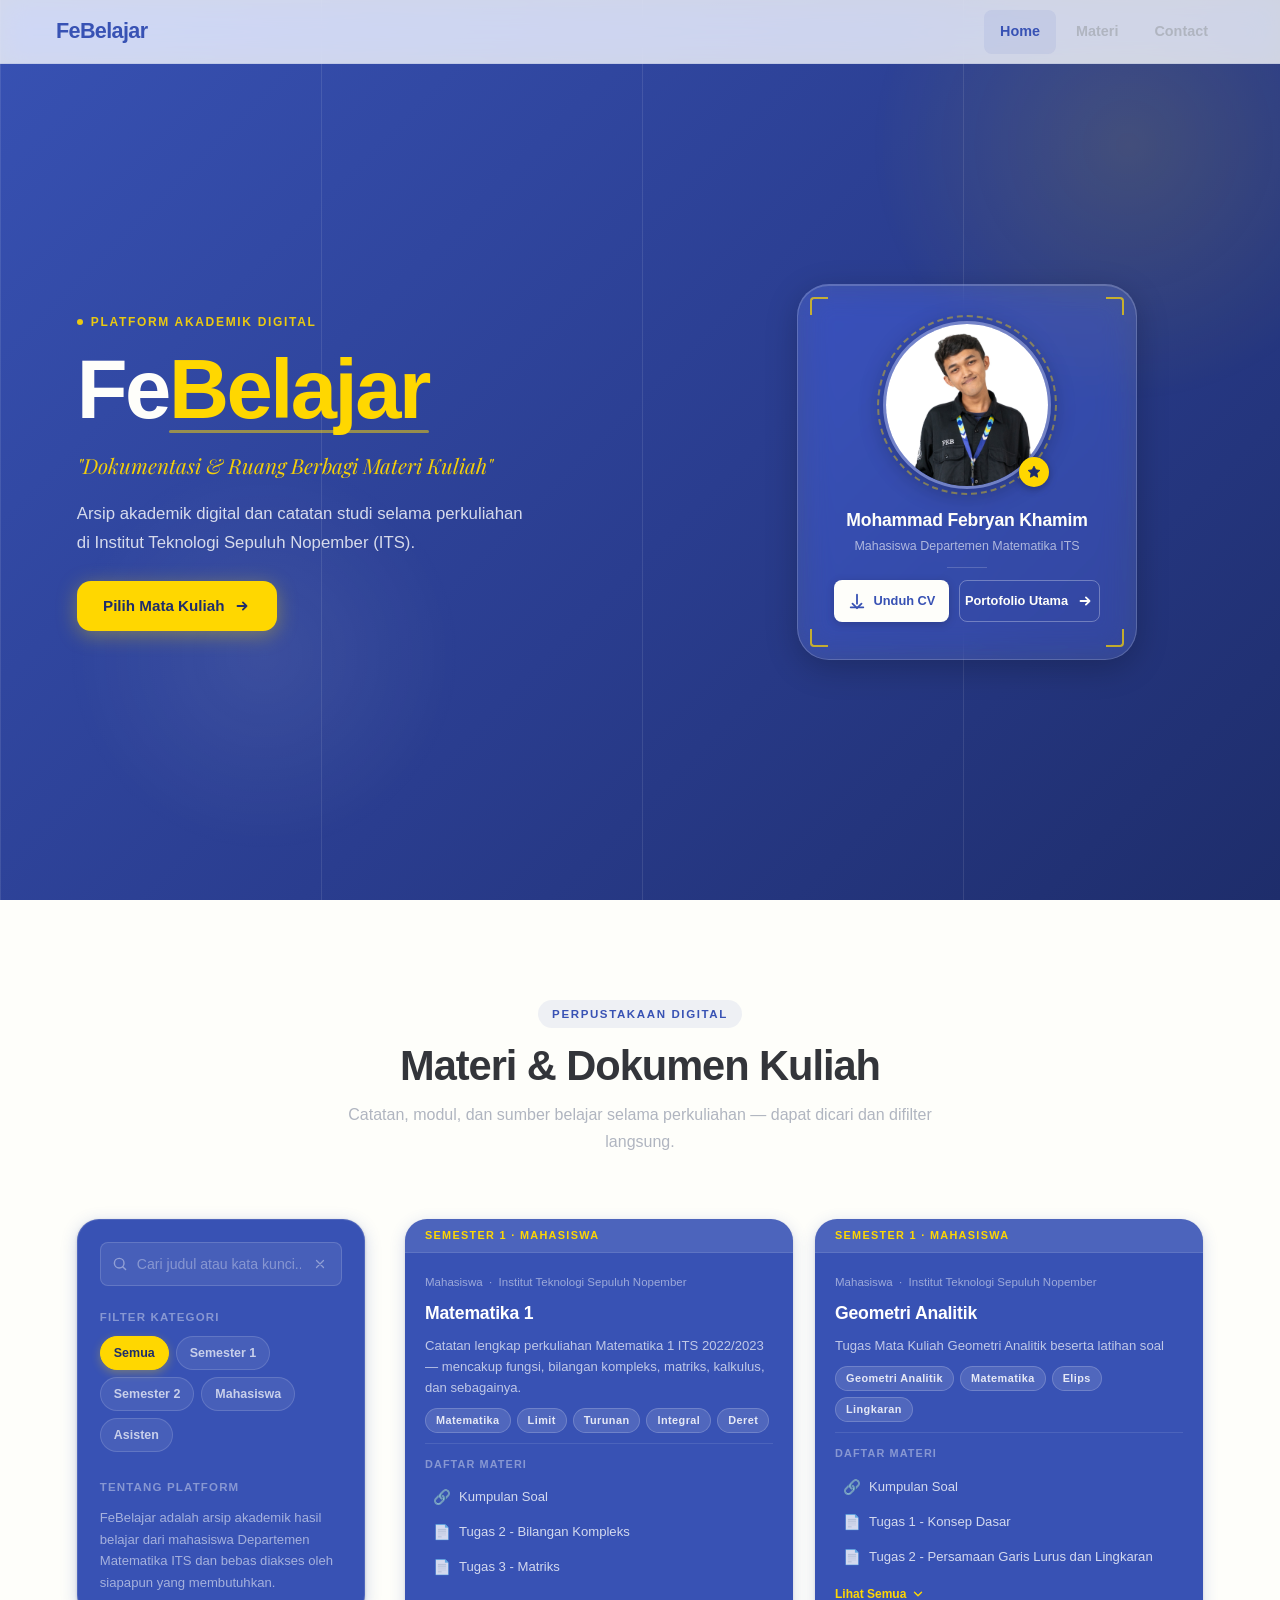
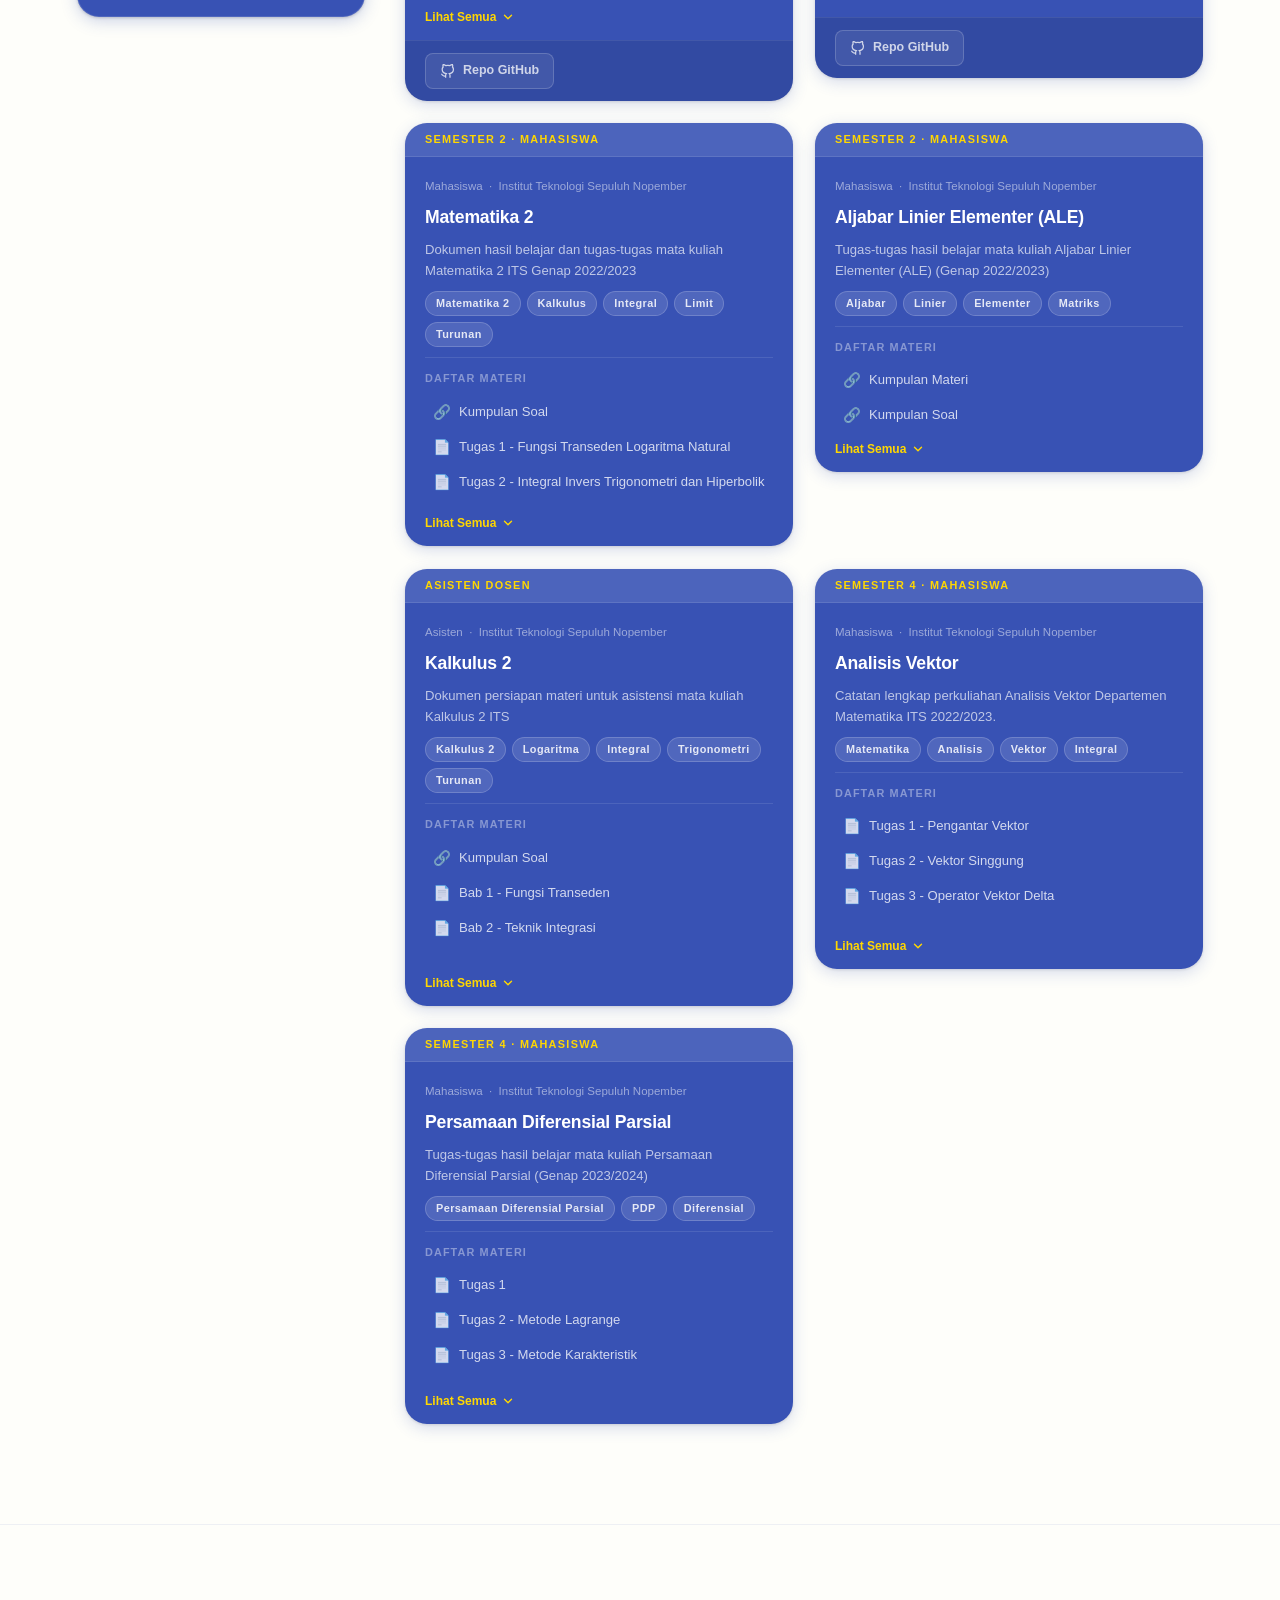
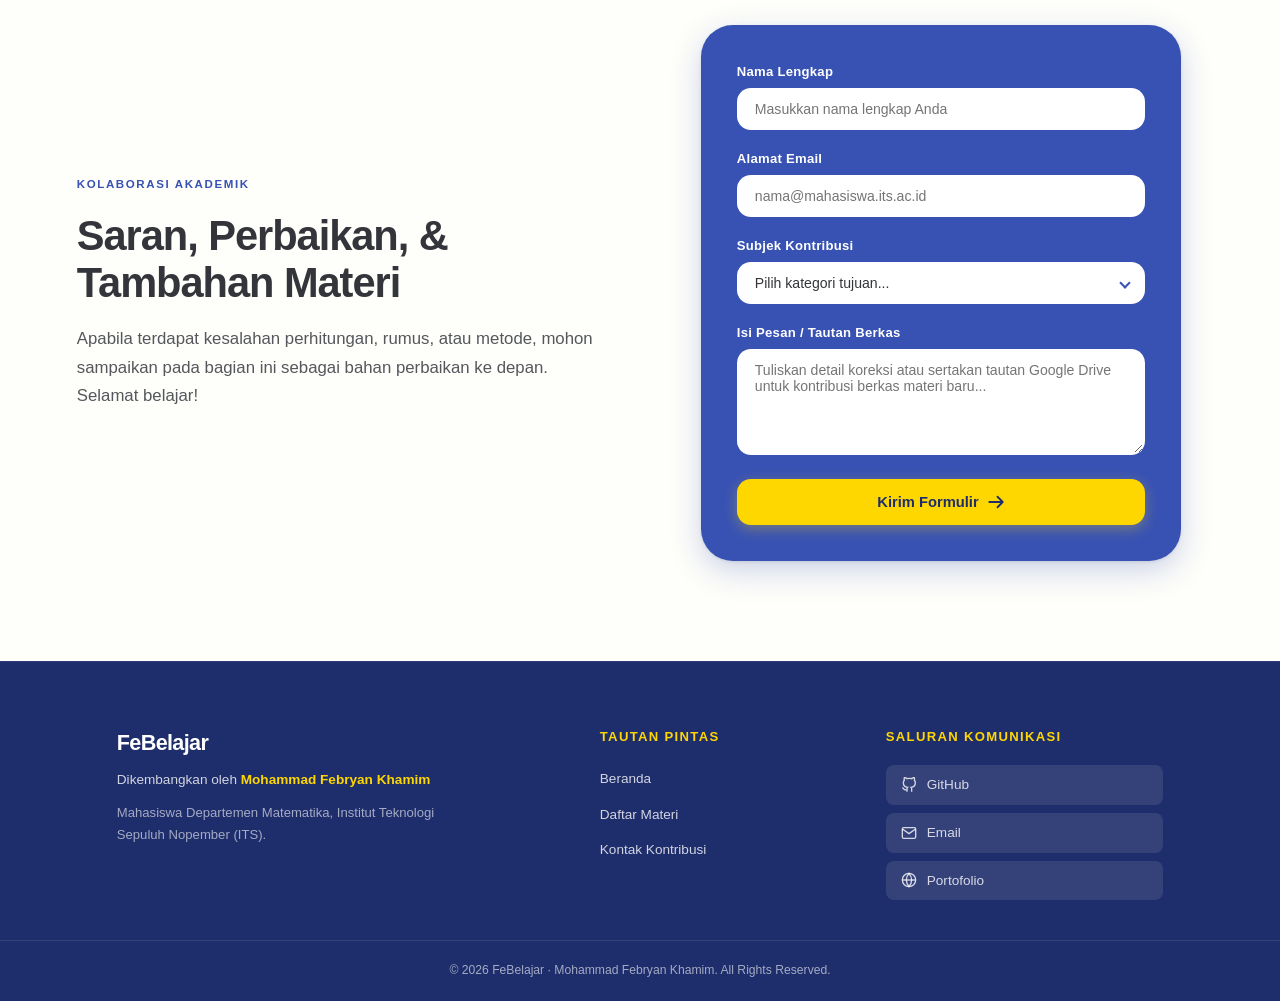
==== index.html @ 9f71e0bd "new files" ====
<!DOCTYPE html>
<html lang="id">
<head>
  <meta charset="UTF-8" />
  <meta name="viewport" content="width=device-width, initial-scale=1.0" />
  <title>FeBelajar — Dokumentasi Materi Kuliah</title>
  <link rel="stylesheet" href="style.css" />
</head>
<body>

  <!-- ═══════════════════════════════════════════════════ NAVBAR -->
  <header class="navbar" id="navbar" role="banner">
    <a href="#hero" class="navbar__logo" aria-label="FeBelajar beranda">FeBelajar</a>

    <button class="navbar__burger" id="burgerBtn" aria-label="Buka menu" aria-expanded="false" aria-controls="navMenu">
      <span></span>
      <span></span>
      <span></span>
    </button>

    <nav class="navbar__menu" id="navMenu" role="navigation" aria-label="Navigasi utama">
      <a href="#hero" class="navbar__link is-active">Home</a>
      <a href="#materials" class="navbar__link">Materi</a>
      <a href="#contact" class="navbar__link">Contact</a>
    </nav>
  </header>

  <!-- ═══════════════════════════════════════════════════ HERO -->
  <section class="hero" id="hero" aria-label="Beranda">

    <!-- decorative grid lines -->
    <div class="hero__grid" aria-hidden="true">
      <span></span><span></span><span></span><span></span><span></span>
    </div>

    <!-- decorative circles -->
    <div class="hero__orb hero__orb--1" aria-hidden="true"></div>
    <div class="hero__orb hero__orb--2" aria-hidden="true"></div>

    <div class="hero__inner">

      <!-- LEFT: branding + cta -->
      <div class="hero__left" data-reveal>
        <div class="hero__eyebrow">
          <span class="hero__eyebrow-dot"></span>
          Platform Akademik Digital
        </div>

        <h1 class="hero__title">Fe<span class="hero__title-accent">Belajar</span></h1>

        <p class="hero__tagline">"Dokumentasi &amp; Ruang Berbagi Materi Kuliah"</p>

        <p class="hero__desc">
          Arsip akademik digital dan catatan studi selama perkuliahan di Institut Teknologi Sepuluh Nopember (ITS).
        </p>

        <div class="hero__cta-row">
          <a href="#materials" class="btn btn--primary" id="ctaBtn">
            Pilih Mata Kuliah
            <svg class="btn__icon" viewBox="0 0 20 20" fill="none" aria-hidden="true">
              <path d="M5 10h10M11 6l4 4-4 4" stroke="currentColor" stroke-width="2" stroke-linecap="round" stroke-linejoin="round"/>
            </svg>
          </a>
        </div>
      </div>

      <!-- RIGHT: profile card -->
      <div class="hero__right" data-reveal data-reveal-delay="150">
        <div class="hero__card">

          <!-- corner accents -->
          <span class="hero__card-corner hero__card-corner--tl" aria-hidden="true"></span>
          <span class="hero__card-corner hero__card-corner--tr" aria-hidden="true"></span>
          <span class="hero__card-corner hero__card-corner--bl" aria-hidden="true"></span>
          <span class="hero__card-corner hero__card-corner--br" aria-hidden="true"></span>

          <div class="hero__photo-wrap">
            <div class="hero__photo-frame" aria-hidden="true"></div>
            <img
              class="hero__photo"
              src="Assets/Khamim.jpg"
              alt="Foto profil mahasiswa"
              loading="eager"
              width="200"
              height="200"
            />
            <div class="hero__photo-badge" aria-hidden="true">
              <svg viewBox="0 0 24 24" fill="none" stroke="currentColor" stroke-width="2" aria-hidden="true">
                <path d="M12 2L15.09 8.26L22 9.27L17 14.14L18.18 21.02L12 17.77L5.82 21.02L7 14.14L2 9.27L8.91 8.26L12 2Z"/>
              </svg>
            </div>
          </div>

          <div class="hero__profile">
            <h2 class="hero__name">Mohammad Febryan Khamim</h2>
            <p class="hero__dept">Mahasiswa Departemen Matematika ITS</p>

            <div class="hero__divider" aria-hidden="true"></div>

            <div class="hero__btn-row">
              <a href="Assets/CV.pdf" class="btn btn--cv" aria-label="Unduh CV Mohammad Febryan Khamim">
                <svg class="btn__icon" viewBox="0 0 20 20" fill="none" aria-hidden="true">
                  <path d="M10 3v10M5 13l5 5 5-5" stroke="currentColor" stroke-width="2" stroke-linecap="round" stroke-linejoin="round"/>
                  <path d="M3 17h14" stroke="currentColor" stroke-width="2" stroke-linecap="round"/>
                </svg>
                Unduh CV
              </a>
              <a href="https://khamim-site.vercel.app/" class="btn btn--portfolio" aria-label="Lihat Portofolio Utama">
                Portofolio Utama
                <svg class="btn__icon" viewBox="0 0 20 20" fill="none" aria-hidden="true">
                  <path d="M5 10h10M11 6l4 4-4 4" stroke="currentColor" stroke-width="2" stroke-linecap="round" stroke-linejoin="round"/>
                </svg>
              </a>
            </div>
          </div>

        </div><!-- /hero__card -->
      </div><!-- /hero__right -->

    </div><!-- /hero__inner -->
  </section>

  <!-- ═══════════════════════════════════════════════════ MATERIALS -->
  <section class="materials" id="materials" aria-label="Materi Kuliah">

    <div class="materials__header" data-reveal>
      <span class="materials__eyebrow">Perpustakaan Digital</span>
      <h2 class="materials__title">Materi &amp; Dokumen Kuliah</h2>
      <p class="materials__sub">Catatan, modul, dan sumber belajar selama perkuliahan — dapat dicari dan difilter langsung.</p>
    </div>

    <div class="materials__layout">

      <!-- ── SIDEBAR ── -->
      <aside class="sidebar" id="sidebar" aria-label="Filter dan pencarian">
        <div class="sidebar__card">

          <!-- Search -->
          <div class="sidebar__search-wrap">
            <svg class="sidebar__search-icon" viewBox="0 0 20 20" fill="none" aria-hidden="true">
              <circle cx="9" cy="9" r="6" stroke="currentColor" stroke-width="1.8"/>
              <path d="M14 14l3 3" stroke="currentColor" stroke-width="1.8" stroke-linecap="round"/>
            </svg>
            <input
              class="sidebar__search"
              id="searchInput"
              type="search"
              placeholder="Cari judul atau kata kunci..."
              autocomplete="off"
              aria-label="Cari materi"
            />
            <button class="sidebar__search-clear" id="searchClear" aria-label="Hapus pencarian" hidden>
              <svg viewBox="0 0 20 20" fill="none" aria-hidden="true">
                <path d="M5 5l10 10M15 5L5 15" stroke="currentColor" stroke-width="1.8" stroke-linecap="round"/>
              </svg>
            </button>
          </div>

          <!-- Filter tags -->
          <div class="sidebar__section">
            <p class="sidebar__label">Filter Kategori</p>
            <div class="sidebar__tags" id="filterTags" role="group" aria-label="Filter kategori">
              <button class="stag is-active" data-filter="semua">Semua</button>
              <button class="stag" data-filter="semester-1">Semester 1</button>
              <button class="stag" data-filter="semester-2">Semester 2</button>
              <button class="stag" data-filter="mahasiswa">Mahasiswa</button>
              <button class="stag" data-filter="asisten">Asisten</button>
            </div>
          </div>

          <!-- About platform -->
          <div class="sidebar__section sidebar__about">
            <p class="sidebar__label">Tentang Platform</p>
            <p class="sidebar__about-text">
              FeBelajar adalah arsip akademik hasil belajar dari mahasiswa Departemen Matematika ITS dan bebas diakses oleh siapapun yang membutuhkan. 
            </p>
          </div>

        </div>
      </aside>

      <!-- ── CARDS GRID ── -->
      <div class="mat-grid" id="matGrid" role="list" aria-live="polite" aria-label="Daftar materi">

        <!-- ─ CARD 1: Matematika 1 (has GitHub) ─ -->
        <article class="mcard" role="listitem"
          data-category="semester-1 mahasiswa"
          data-keywords="kompleks kalkulus limit turunan integral fungsi deret matematika"
          data-title="Matematika 1">

          <div class="mcard__ribbon">Semester 1 · Mahasiswa</div>

          <div class="mcard__body">
            <p class="mcard__meta">Mahasiswa &nbsp;·&nbsp; Institut Teknologi Sepuluh Nopember</p>
            <h3 class="mcard__title">Matematika 1</h3>
            <p class="mcard__desc">Catatan lengkap perkuliahan Matematika 1 ITS 2022/2023 — mencakup fungsi, bilangan kompleks, matriks, kalkulus, dan sebagainya.</p>

            <div class="mcard__kw" aria-label="Kata kunci">
              <span class="mkw">Matematika</span>
              <span class="mkw">Limit</span>
              <span class="mkw">Turunan</span>
              <span class="mkw">Integral</span>
              <span class="mkw">Deret</span>
            </div>

            <div class="mcard__materi">
              <p class="mcard__materi-label">Daftar Materi</p>
              <ul class="mcard__list" aria-label="Daftar materi Kalkulus 1">
                <li class="mcard__item">
                  <a href="https://github.com/mfebkhamim/Catatan-Kuliah/tree/main/Matematika%201/Kumpulan%20Soal" class="mcard__link" target="_blank" rel="noopener">
                    <span class="mcard__file-icon" aria-label="Google Drive">🔗</span>
                    Kumpulan Soal
                  </a>
                </li>
                <li class="mcard__item">
                  <a href="Dokumen/Matematika 1/Tugas 2 - Bilangan Kompleks.pdf" 
                      class="mcard__link"
                      download target="_blank">
                    <span class="mcard__file-icon" aria-label="PDF">📄</span>
                    Tugas 2 - Bilangan Kompleks
                  </a>
                </li>
                <li class="mcard__item">
                  <a href="Dokumen/Matematika 1/Tugas 3 - Matriks.pdf"
                     class="mcard__link"
                     download target="_blank">
                    <span class="mcard__file-icon" aria-label="PDF">📄</span>
                    Tugas 3 - Matriks
                  </a>
                </li>
                <!-- hidden extras -->
                <li class="mcard__item mcard__item--extra">
                  <a href="Dokumen/Matematika 1/Tugas 4 - Matriks.pdf" 
                    class="mcard__link"
                    download target="_blank">
                    <span class="mcard__file-icon" aria-label="PDF">📄</span>
                    Tugas 4 - Matriks
                  </a>
                </li>
                <li class="mcard__item mcard__item--extra">
                  <a href="Dokumen/Matematika 1/Tugas 5 - Fungsi.pdf" 
                    class="mcard__link" 
                    download target="_blank">
                    <span class="mcard__file-icon" aria-label="PDF">📄</span>
                    Tugas 5 - Fungsi
                  </a>
                </li>
                <li class="mcard__item mcard__item--extra">
                  <a href="Dokumen/Matematika 1/Tugas 5 - Fungsi.pdf" 
                    class="mcard__link" 
                    download target="_blank">
                    <span class="mcard__file-icon" aria-label="PDF">📄</span>
                    Tugas 6 - Turunan
                  </a>
                </li>
                <li class="mcard__item mcard__item--extra">
                  <a href="Dokumen/Matematika 1/Tugas 5 - Fungsi.pdf" 
                    class="mcard__link" 
                    download target="_blank">
                    <span class="mcard__file-icon" aria-label="PDF">📄</span>
                    Tugas 7 - Turunan
                  </a>
                </li>
                <li class="mcard__item mcard__item--extra">
                  <a href="Dokumen/Matematika 1/Tugas 5 - Fungsi.pdf"
                    class="mcard__link" 
                    download target="_blank">
                    <span class="mcard__file-icon" aria-label="PDF">📄</span>
                    Tugas 8 - Turunan Implisit
                  </a>
                </li>
                <li class="mcard__item mcard__item--extra">
                  <a href="Dokumen/Matematika 1/Tugas 5 - Fungsi.pdf" 
                    class="mcard__link" 
                    download target="_blank">
                    <span class="mcard__file-icon" aria-label="PDF">📄</span>
                    Tugas 9 - Aplikasi Turunan
                  </a>
                </li>
                <li class="mcard__item mcard__item--extra">
                  <a href="Dokumen/Matematika 1/Tugas 5 - Fungsi.pdf" 
                    class="mcard__link" 
                    download target="_blank">
                    <span class="mcard__file-icon" aria-label="PDF">📄</span>
                    Tugas 10 - Aplikasi Turunan
                  </a>
                </li>
                <li class="mcard__item mcard__item--extra">
                  <a href="Dokumen/Matematika 1/Tugas 5 - Fungsi.pdf"
                    class="mcard__link" 
                    download target="_blank">
                    <span class="mcard__file-icon" aria-label="PDF">📄</span>
                    Tugas 11 - Integral Fungsi
                  </a>
                </li>
              </ul>
              <button class="mcard__toggle" aria-expanded="false">
                <span class="mcard__toggle-text">Lihat Semua</span>
                <svg class="mcard__toggle-icon" viewBox="0 0 20 20" fill="none" aria-hidden="true">
                  <path d="M5 7.5l5 5 5-5" stroke="currentColor" stroke-width="2" stroke-linecap="round" stroke-linejoin="round"/>
                </svg>
              </button>
            </div>
          </div>

          <footer class="mcard__footer">
            <a href="https://github.com/mfebkhamim/Catatan-Kuliah/tree/main/Matematika%201" target="_blank" rel="noopener" class="mcard__github">
              <svg class="mcard__github-icon" viewBox="0 0 24 24" fill="none" stroke="currentColor" stroke-width="2" aria-hidden="true">
                <path d="M9 19c-5 1.5-5-2.5-7-3m14 6v-3.87a3.37 3.37 0 0 0-.94-2.61c3.14-.35 6.44-1.54 6.44-7A5.44 5.44 0 0 0 20 4.77 5.07 5.07 0 0 0 19.91 1S18.73.65 16 2.48a13.38 13.38 0 0 0-7 0C6.27.65 5.09 1 5.09 1A5.07 5.07 0 0 0 5 4.77a5.44 5.44 0 0 0-1.5 3.78c0 5.42 3.3 6.61 6.44 7A3.37 3.37 0 0 0 9 18.13V22"/>
              </svg>
              Repo GitHub
            </a>
          </footer>
        </article>

        <!-- ─ CARD 2: Geometri Analitik (has GitHub) ─ -->
        <article class="mcard" role="listitem"
          data-category="semester-1 mahasiswa"
          data-keywords="geometri analitik elips lingkaran matematika"
          data-title="Aljabar Linear">

          <div class="mcard__ribbon">Semester 1 · Mahasiswa</div>

          <div class="mcard__body">
            <p class="mcard__meta">Mahasiswa &nbsp;·&nbsp; Institut Teknologi Sepuluh Nopember</p>
            <h3 class="mcard__title">Geometri Analitik</h3>
            <p class="mcard__desc">Tugas Mata Kuliah Geometri Analitik beserta latihan soal</p>

            <div class="mcard__kw" aria-label="Kata kunci">
              <span class="mkw">Geometri Analitik</span>
              <span class="mkw">Matematika</span>
              <span class="mkw">Elips</span>
              <span class="mkw">Lingkaran</span>
            </div>

            <div class="mcard__materi">
              <p class="mcard__materi-label">Daftar Materi</p>
              <ul class="mcard__list" aria-label="Daftar materi Geometri Analitik">
                <li class="mcard__item">
                  <a href="https://github.com/mfebkhamim/Catatan-Kuliah/tree/main/Geometri%20Analitik/Kumpulan%20Soal" class="mcard__link" target="_blank" rel="noopener">
                    <span class="mcard__file-icon" aria-label="Google Drive">🔗</span>
                    Kumpulan Soal
                  </a>
                </li>
                <li class="mcard__item">
                  <a href="Dokumen/Geometri Analitik/Tugas 1 - Konsep Dasar.pdf" class="mcard__link" target="_blank" rel="noopener">
                    <span class="mcard__file-icon" aria-label="PDF">📄</span>
                    Tugas 1 - Konsep Dasar
                  </a>
                </li>
                <li class="mcard__item">
                  <a href="Dokumen/Geometri Analitik/Tugas 2 - Persamaan Garis Lurus dan Lingkaran.pdf" 
                  class="mcard__link" 
                  download target="_blank">
                    <span class="mcard__file-icon" aria-label="PDF">📄</span>
                    Tugas 2 - Persamaan Garis Lurus dan Lingkaran
                  </a>
                </li>
                <li class="mcard__item mcard__item--extra">
                  <a href="Dokumen/Geometri Analitik/Tugas 3 - Parabola.pdf" 
                  class="mcard__link" 
                  download target="_blank">
                    <span class="mcard__file-icon" aria-label="PDF">📄</span>
                    Tugas 3 - Parabola
                  </a>
                </li>
                <li class="mcard__item mcard__item--extra">
                  <a href="Dokumen/Geometri Analitik/Tugas 4 - Elips.pdf" 
                  class="mcard__link" 
                  download target="_blank">
                    <span class="mcard__file-icon" aria-label="PDF">📄</span>
                    Tugas 4 - Elips
                  </a>
                </li>
              </ul>
              <button class="mcard__toggle" aria-expanded="false">
                <span class="mcard__toggle-text">Lihat Semua</span>
                <svg class="mcard__toggle-icon" viewBox="0 0 20 20" fill="none" aria-hidden="true">
                  <path d="M5 7.5l5 5 5-5" stroke="currentColor" stroke-width="2" stroke-linecap="round" stroke-linejoin="round"/>
                </svg>
              </button>
            </div>
          </div>

          <footer class="mcard__footer">
            <a href="https://github.com/mfebkhamim/Catatan-Kuliah/tree/main/Geometri%20Analitik" target="_blank" rel="noopener" class="mcard__github">
              <svg class="mcard__github-icon" viewBox="0 0 24 24" fill="none" stroke="currentColor" stroke-width="2" aria-hidden="true">
                <path d="M9 19c-5 1.5-5-2.5-7-3m14 6v-3.87a3.37 3.37 0 0 0-.94-2.61c3.14-.35 6.44-1.54 6.44-7A5.44 5.44 0 0 0 20 4.77 5.07 5.07 0 0 0 19.91 1S18.73.65 16 2.48a13.38 13.38 0 0 0-7 0C6.27.65 5.09 1 5.09 1A5.07 5.07 0 0 0 5 4.77a5.44 5.44 0 0 0-1.5 3.78c0 5.42 3.3 6.61 6.44 7A3.37 3.37 0 0 0 9 18.13V22"/>
              </svg>
              Repo GitHub
            </a>
          </footer>
        </article>

        <!-- ─ CARD 3: Matematika 2 ─ -->
        <article class="mcard" role="listitem"
          data-category="semester-2 mahasiswa"
          data-keywords="matematika kalkulus integral limit trigonometri barisan deret"
          data-title="Aljabar Linear">

          <div class="mcard__ribbon">Semester 2 · Mahasiswa</div>

          <div class="mcard__body">
            <p class="mcard__meta">Mahasiswa &nbsp;·&nbsp; Institut Teknologi Sepuluh Nopember</p>
            <h3 class="mcard__title">Matematika 2</h3>
            <p class="mcard__desc">Dokumen hasil belajar dan tugas-tugas mata kuliah Matematika 2 ITS Genap 2022/2023</p>

            <div class="mcard__kw" aria-label="Kata kunci">
              <span class="mkw">Matematika 2</span>
              <span class="mkw">Kalkulus</span>
              <span class="mkw">Integral</span>
              <span class="mkw">Limit</span>
              <span class="mkw">Turunan</span>
            </div>

            <div class="mcard__materi">
              <p class="mcard__materi-label">Daftar Materi</p>
              <ul class="mcard__list" aria-label="Daftar materi Geometri Analitik">
                <li class="mcard__item">
                  <a href="https://github.com/mfebkhamim/Catatan-Kuliah/tree/main/Matematika%202/Kumpulan%20Soal" class="mcard__link" target="_blank" rel="noopener">
                    <span class="mcard__file-icon" aria-label="Google Drive">🔗</span>
                    Kumpulan Soal
                  </a>
                </li>
                <li class="mcard__item">
                  <a href="Dokumen/Matematika 2/Tugas 1 - Fungsi Transeden Logaritma Natural.pdf" 
                    class="mcard__link" 
                    download
                    target="_blank">
                    <span class="mcard__file-icon" aria-label="PDF">📄</span>
                    Tugas 1 - Fungsi Transeden Logaritma Natural
                  </a>
                </li>
                <li class="mcard__item">
                  <a href="Dokumen/Matematika 2/Tugas 2 - Integral Invers Trigonometri dan Hiperbolik.pdf" 
                    class="mcard__link" 
                    download
                    target="_blank">
                    <span class="mcard__file-icon" aria-label="PDF">📄</span>
                    Tugas 2 - Integral Invers Trigonometri dan Hiperbolik
                  </a>
                </li>
                <li class="mcard__item mcard__item--extra">
                  <a href="Dokumen/Matematika 2/Tugas 3 - Integral Invers Trigonometri.pdf" class="mcard__link"
                    class="mcard__link" 
                    download
                    target="_blank">
                    <span class="mcard__file-icon" aria-label="PDF">📄</span>
                    Tugas 3 - Integral Invers Trigonometri
                  </a>
                </li>
                <li class="mcard__item mcard__item--extra">
                  <a href="Dokumen/Matematika 2/Tugas 4 - Integral Fungsi Trigonometri dan Integrasi Rasional.pdf" 
                    class="mcard__link" 
                    download
                    target="_blank">
                    <span class="mcard__file-icon" aria-label="PDF">📄</span>
                    Tugas 4 - Integral Fungsi Trigonometri dan Integrasi Rasional
                  </a>
                </li>
                <li class="mcard__item mcard__item--extra">
                  <a href="Dokumen/Matematika 2/Tugas 5 - Barisan dan Deret.pdf"
                    class="mcard__link" 
                    download
                    target="_blank">
                    <span class="mcard__file-icon" aria-label="PDF">📄</span>
                    Tugas 5 - Barisan dan Deret
                  </a>
                </li>
                <li class="mcard__item mcard__item--extra">
                  <a href="Dokumen/Matematika 2/Tugas Asistensi.pdf" 
                    class="mcard__link" 
                    download
                    target="_blank">
                    <span class="mcard__file-icon" aria-label="PDF">📄</span>
                    Tugas Asistensi
                  </a>
                </li>
              </ul>
              <button class="mcard__toggle" aria-expanded="false">
                <span class="mcard__toggle-text">Lihat Semua</span>
                <svg class="mcard__toggle-icon" viewBox="0 0 20 20" fill="none" aria-hidden="true">
                  <path d="M5 7.5l5 5 5-5" stroke="currentColor" stroke-width="2" stroke-linecap="round" stroke-linejoin="round"/>
                </svg>
              </button>
            </div>
          </div>
        </article>

        <article class="mcard" role="listitem"
          data-category="semester-2 mahasiswa"
          data-keywords="aljabar linear linier elementer ale"
          data-title="Aljabar Linier Elementer">

          <div class="mcard__ribbon">Semester 2 · Mahasiswa</div>

          <div class="mcard__body">
            <p class="mcard__meta">Mahasiswa &nbsp;·&nbsp; Institut Teknologi Sepuluh Nopember</p>
            <h3 class="mcard__title">Aljabar Linier Elementer (ALE)</h3>
            <p class="mcard__desc">Tugas-tugas hasil belajar mata kuliah Aljabar Linier Elementer (ALE) (Genap 2022/2023)</p>

            <div class="mcard__kw" aria-label="Kata kunci">
              <span class="mkw">Aljabar</span>
              <span class="mkw">Linier</span>
              <span class="mkw">Elementer</span>
              <span class="mkw">Matriks</span>
            </div>

            <div class="mcard__materi">
              <p class="mcard__materi-label">Daftar Materi</p>
              <ul class="mcard__list" aria-label="Daftar materi Geometri Analitik">
                <li class="mcard__item">
                  <a href="https://github.com/mfebkhamim/Catatan-Kuliah/tree/main/Aljabar%20Linier%20Elementer%20(ALE)/Kumpulan%20Materi" class="mcard__link" target="_blank" rel="noopener">
                    <span class="mcard__file-icon" aria-label="Google Drive">🔗</span>
                    Kumpulan Materi
                  </a>
                </li>
                <li class="mcard__item">
                  <a href="https://github.com/mfebkhamim/Catatan-Kuliah/tree/main/Aljabar%20Linier%20Elementer%20(ALE)/Kumpulan%20Soal" class="mcard__link" target="_blank" rel="noopener">
                    <span class="mcard__file-icon" aria-label="Google Drive">🔗</span>
                    Kumpulan Soal
                  </a>
                </li>

              </ul>
              <button class="mcard__toggle" aria-expanded="false">
                <span class="mcard__toggle-text">Lihat Semua</span>
                <svg class="mcard__toggle-icon" viewBox="0 0 20 20" fill="none" aria-hidden="true">
                  <path d="M5 7.5l5 5 5-5" stroke="currentColor" stroke-width="2" stroke-linecap="round" stroke-linejoin="round"/>
                </svg>
              </button>
            </div>
          </div>
        </article>

        <!-- ─ CARD 4: Kalkulus 2 ─ -->
        <article class="mcard" role="listitem"
          data-category="semester-2 asisten"
          data-keywords="matematika kalkulus integral limit trigonometri barisan deret"
          data-title="Aljabar Linear">

          <div class="mcard__ribbon">Asisten Dosen</div>

          <div class="mcard__body">
            <p class="mcard__meta">Asisten &nbsp;·&nbsp; Institut Teknologi Sepuluh Nopember</p>
            <h3 class="mcard__title">Kalkulus 2</h3>
            <p class="mcard__desc">Dokumen persiapan materi untuk asistensi mata kuliah Kalkulus 2 ITS</p>

            <div class="mcard__kw" aria-label="Kata kunci">
              <span class="mkw">Kalkulus 2</span>
              <span class="mkw">Logaritma</span>
              <span class="mkw">Integral</span>
              <span class="mkw">Trigonometri</span>
              <span class="mkw">Turunan</span>
            </div>

            <div class="mcard__materi">
              <p class="mcard__materi-label">Daftar Materi</p>
              <ul class="mcard__list" aria-label="Daftar materi Geometri Analitik">
                <li class="mcard__item">
                  <a href="https://github.com/mfebkhamim/TutorFeb/tree/main/Kalkulus%202/Soal" 
                    class="mcard__link" target="_blank" rel="noopener">
                    <span class="mcard__file-icon" aria-label="Google Drive">🔗</span>
                    Kumpulan Soal
                  </a>
                </li>
                <li class="mcard__item">
                  <a href="Dokumen/Kalkulus 2/Bab 1 - Fungsi Transeden.pdf" 
                    class="mcard__link" 
                    download
                    target="_blank">
                    <span class="mcard__file-icon" aria-label="PDF">📄</span>
                    Bab 1 - Fungsi Transeden
                  </a>
                </li>
                <li class="mcard__item">
                  <a href="Dokumen/Kalkulus 2/Bab 2 - Teknik Integrasi.pdf" 
                    class="mcard__link" 
                    download
                    target="_blank">
                    <span class="mcard__file-icon" aria-label="PDF">📄</span>
                    Bab 2 - Teknik Integrasi
                  </a>
                </li>
                <li class="mcard__item mcard__item--extra">
                  <a href="Dokumen/Kalkulus 2/Bab 3 - Integral Tak Wajar.pdf" class="mcard__link"
                    class="mcard__link" 
                    download
                    target="_blank">
                    <span class="mcard__file-icon" aria-label="PDF">📄</span>
                    Bab 3 - Integral Tak Wajar
                  </a>
                </li>
                <li class="mcard__item mcard__item--extra">
                  <a href="Dokumen/Kalkulus 2/Bab 4 - Aplikasi Integral.pdf" 
                    class="mcard__link" 
                    download
                    target="_blank">
                    <span class="mcard__file-icon" aria-label="PDF">📄</span>
                    Bab 4 - Aplikasi Integral
                  </a>
                </li>
                <li class="mcard__item mcard__item--extra">
                  <a href="Dokumen/Kalkulus 2/Bab 5 - Persamaan Parametrik dan Koordinat Kutub.pdf"
                    class="mcard__link" 
                    download
                    target="_blank">
                    <span class="mcard__file-icon" aria-label="PDF">📄</span>
                    Bab 5 - Persamaan Parametrik dan Koordinat Kutub
                  </a>
                </li>
                <li class="mcard__item mcard__item--extra">
                  <a href="Dokumen/Kalkulus 2/Bab 6 - Barisan dan Deret.pdf"
                    class="mcard__link" 
                    download
                    target="_blank">
                    <span class="mcard__file-icon" aria-label="PDF">📄</span>
                    Bab 6 - Barisan dan Deret
                  </a>
                </li>
                <li class="mcard__item mcard__item--extra">
                  <a href="Dokumen/Kalkulus 2/Pembahasan - Persiapan EAS 2026.pdf"
                    class="mcard__link" 
                    download
                    target="_blank">
                    <span class="mcard__file-icon" aria-label="PDF">📄</span>
                    Pembahasan - Persiapan EAS 2026
                  </a>
                </li>
                <li class="mcard__item mcard__item--extra">
                  <a href="Dokumen/Kalkulus 2/Pembahasan - Kuis 2 Kalkulus 2 (28).pdf"
                    class="mcard__link" 
                    download
                    target="_blank">
                    <span class="mcard__file-icon" aria-label="PDF">📄</span>
                    Pembahasan - Kuis 2 Kalkulus 2 (28)
                  </a>
                </li>
                <li class="mcard__item mcard__item--extra">
                  <a href="Dokumen/Kalkulus 2/Pembahasan - Kuis 2 Kalkulus 2 (35).pdf"
                    class="mcard__link" 
                    download
                    target="_blank">
                    <span class="mcard__file-icon" aria-label="PDF">📄</span>
                    Pembahasan - Kuis 2 Kalkulus 2 (35)
                  </a>
                </li>
                <li class="mcard__item mcard__item--extra">
                  <a href="Dokumen/Kalkulus 2/Pembahasan - Kuis 2 Kalkulus 2 (43).pdf"
                    class="mcard__link" 
                    download
                    target="_blank">
                    <span class="mcard__file-icon" aria-label="PDF">📄</span>
                    Pembahasan - Kuis 2 Kalkulus 2 (43)
                  </a>
                </li>
                <li class="mcard__item mcard__item--extra">
                  <a href="Dokumen/Kalkulus 2/Persiapan EAS - Senin Rabu.pdf"
                    class="mcard__link" 
                    download
                    target="_blank">
                    <span class="mcard__file-icon" aria-label="PDF">📄</span>
                    Persiapan EAS - Senin Rabu
                  </a>
                </li>
                <li class="mcard__item mcard__item--extra">
                  <a href="Dokumen/Kalkulus 2/Persiapan EAS - Selasa Kamis.pdf"
                    class="mcard__link" 
                    download
                    target="_blank">
                    <span class="mcard__file-icon" aria-label="PDF">📄</span>
                    Persiapan EAS - Selasa Kamis
                  </a>
                </li>
                <li class="mcard__item mcard__item--extra">
                  <a href="Dokumen/Kalkulus 2/Pembahasan - Soal Bab 5.pdf"
                    class="mcard__link" 
                    download
                    target="_blank">
                    <span class="mcard__file-icon" aria-label="PDF">📄</span>
                    Pembahasan - Soal Bab 5
                  </a>
                </li>

              </ul>
              <button class="mcard__toggle" aria-expanded="false">
                <span class="mcard__toggle-text">Lihat Semua</span>
                <svg class="mcard__toggle-icon" viewBox="0 0 20 20" fill="none" aria-hidden="true">
                  <path d="M5 7.5l5 5 5-5" stroke="currentColor" stroke-width="2" stroke-linecap="round" stroke-linejoin="round"/>
                </svg>
              </button>
            </div>
          </div>
        </article>

        <article class="mcard" role="listitem"
          data-category="semester-4 mahasiswa"
          data-keywords="analisis vektor anvek"
          data-title="Analisis Vektor">

          <div class="mcard__ribbon">Semester 4 · Mahasiswa</div>

          <div class="mcard__body">
            <p class="mcard__meta">Mahasiswa &nbsp;·&nbsp; Institut Teknologi Sepuluh Nopember</p>
            <h3 class="mcard__title">Analisis Vektor</h3>
            <p class="mcard__desc">Catatan lengkap perkuliahan Analisis Vektor Departemen Matematika ITS 2022/2023.</p>

            <div class="mcard__kw" aria-label="Kata kunci">
              <span class="mkw">Matematika</span>
              <span class="mkw">Analisis</span>
              <span class="mkw">Vektor</span>
              <span class="mkw">Integral</span>
            </div>

            <div class="mcard__materi">
              <p class="mcard__materi-label">Daftar Materi</p>
              <ul class="mcard__list" aria-label="Daftar materi Kalkulus 1">
                <li class="mcard__item">
                  <a href="Dokumen/Analisis Vektor/Tugas 1 - Pengantar Vektor.pdf" 
                      class="mcard__link"
                      download target="_blank">
                    <span class="mcard__file-icon" aria-label="PDF">📄</span>
                    Tugas 1 - Pengantar Vektor
                  </a>
                </li>
                <li class="mcard__item">
                  <a href="Dokumen/Analisis Vektor/Tugas 2 - Vektor Singgung.pdf" 
                      class="mcard__link"
                      download target="_blank">
                    <span class="mcard__file-icon" aria-label="PDF">📄</span>
                    Tugas 2 - Vektor Singgung
                  </a>
                </li>
                <li class="mcard__item">
                  <a href="Dokumen/Analisis Vektor/Tugas 3 - Operator Vektor Delta.pdf" 
                      class="mcard__link"
                      download target="_blank">
                    <span class="mcard__file-icon" aria-label="PDF">📄</span>
                    Tugas 3 - Operator Vektor Delta
                  </a>
                </li>
                <li class="mcard__item  mcard__item--extra">
                  <a href="Dokumen/Analisis Vektor/Tugas 4 - Integral Garis.pdf" 
                      class="mcard__link"
                      download target="_blank">
                    <span class="mcard__file-icon" aria-label="PDF">📄</span>
                    Tugas 4 - Integral Garis
                  </a>
                </li>
                <li class="mcard__item  mcard__item--extra">
                  <a href="Dokumen/Analisis Vektor/Tugas 5 - Kumpulan Soal.pdf" 
                      class="mcard__link"
                      download target="_blank">
                    <span class="mcard__file-icon" aria-label="PDF">📄</span>
                    Tugas 5 - Kumpulan Soal
                  </a>
                </li>
                <li class="mcard__item  mcard__item--extra">
                  <a href="Dokumen/Analisis Vektor/Kuis.pdf" 
                      class="mcard__link"
                      download target="_blank">
                    <span class="mcard__file-icon" aria-label="PDF">📄</span>
                    Kuis
                  </a>
                </li>
                <li class="mcard__item  mcard__item--extra">
                  <a href="Dokumen/Analisis Vektor/Kuis 2.pdf" 
                      class="mcard__link"
                      download target="_blank">
                    <span class="mcard__file-icon" aria-label="PDF">📄</span>
                   Kuis 2
                  </a>
                </li>
                <li class="mcard__item  mcard__item--extra">
                  <a href="Dokumen/Analisis Vektor/Tugas Kelompok Integral Garis dan Aplikasinya.pdf" 
                      class="mcard__link"
                      download target="_blank">
                    <span class="mcard__file-icon" aria-label="PDF">📄</span>
                    Tugas Kelompok Integral Garis dan Aplikasinya
                  </a>
                </li>
                <li class="mcard__item  mcard__item--extra">
                  <a href="Dokumen/Analisis Vektor/Tugas Kelompok Integral Garis.pdf" 
                      class="mcard__link"
                      download target="_blank">
                    <span class="mcard__file-icon" aria-label="PDF">📄</span>
                    Tugas Kelompok Integral Garis
                  </a>
                </li>
                <li class="mcard__item  mcard__item--extra">
                  <a href="Dokumen/Analisis Vektor/ETS.pdf" 
                      class="mcard__link"
                      download target="_blank">
                    <span class="mcard__file-icon" aria-label="PDF">📄</span>
                    ETS
                  </a>
                </li>
                <li class="mcard__item  mcard__item--extra">
                  <a href="Dokumen/Analisis Vektor/EAS.pdf" 
                      class="mcard__link"
                      download target="_blank">
                    <span class="mcard__file-icon" aria-label="PDF">📄</span>
                    EAS
                  </a>
                </li>
              </ul>
              <button class="mcard__toggle" aria-expanded="false">
                <span class="mcard__toggle-text">Lihat Semua</span>
                <svg class="mcard__toggle-icon" viewBox="0 0 20 20" fill="none" aria-hidden="true">
                  <path d="M5 7.5l5 5 5-5" stroke="currentColor" stroke-width="2" stroke-linecap="round" stroke-linejoin="round"/>
                </svg>
              </button>
            </div>
          </div>
        </article>

        <article class="mcard" role="listitem"
          data-category="semester-4 mahasiswa"
          data-keywords="matematika persamaan diferensial parsial pdp pd"
          data-title="Persamaan Diferensial Parsial">

          <div class="mcard__ribbon">Semester 4 · Mahasiswa</div>

          <div class="mcard__body">
            <p class="mcard__meta">Mahasiswa &nbsp;·&nbsp; Institut Teknologi Sepuluh Nopember</p>
            <h3 class="mcard__title">Persamaan Diferensial Parsial</h3>
            <p class="mcard__desc">Tugas-tugas hasil belajar mata kuliah Persamaan Diferensial Parsial (Genap 2023/2024)</p>

            <div class="mcard__kw" aria-label="Kata kunci">
              <span class="mkw">Persamaan Diferensial Parsial</span>
              <span class="mkw">PDP</span>
              <span class="mkw">Diferensial</span>
            </div>

            <div class="mcard__materi">
              <p class="mcard__materi-label">Daftar Materi</p>
              <ul class="mcard__list" aria-label="Daftar materi Geometri Analitik">
                <li class="mcard__item">
                  <a href="Dokumen/Persamaan Diferensial Parsial/Tugas 1.pdf" 
                    class="mcard__link" 
                    download
                    target="_blank">
                    <span class="mcard__file-icon" aria-label="PDF">📄</span>
                    Tugas 1
                  </a>
                </li>
                <li class="mcard__item">
                  <a href="Dokumen/Persamaan Diferensial Parsial/Tugas 2 - Metode Lagrange.pdf" 
                    class="mcard__link" 
                    download
                    target="_blank">
                    <span class="mcard__file-icon" aria-label="PDF">📄</span>
                    Tugas 2 - Metode Lagrange
                  </a>
                </li>
                <li class="mcard__item">
                  <a href="Dokumen/Persamaan Diferensial Parsial/Tugas 3 - Metode Karakteristik.pdf" class="mcard__link"
                    class="mcard__link" 
                    download
                    target="_blank">
                    <span class="mcard__file-icon" aria-label="PDF">📄</span>
                    Tugas 3 - Metode Karakteristik
                  </a>
                </li>
                <li class="mcard__item mcard__item--extra">
                  <a href="Dokumen/Persamaan Diferensial Parsial/Tugas 4 - Cauchy.pdf" class="mcard__link"
                    class="mcard__link" 
                    download
                    target="_blank">
                    <span class="mcard__file-icon" aria-label="PDF">📄</span>
                    Tugas 4 - Cauchy
                  </a>
                </li>
                <li class="mcard__item mcard__item--extra">
                  <a href="Dokumen/Persamaan Diferensial Parsial/Tugas 4 - Metode Charpit.pdf" class="mcard__link"
                    class="mcard__link" 
                    download
                    target="_blank">
                    <span class="mcard__file-icon" aria-label="PDF">📄</span>
                    Tugas 4 - Metode Charpit
                  </a>
                </li>                
                <li class="mcard__item mcard__item--extra">
                  <a href="Dokumen/Persamaan Diferensial Parsial/Tugas 5.pdf" class="mcard__link"
                    class="mcard__link" 
                    download
                    target="_blank">
                    <span class="mcard__file-icon" aria-label="PDF">📄</span>
                    Tugas 5
                  </a>
                </li>
                <li class="mcard__item mcard__item--extra">
                  <a href="Dokumen/Persamaan Diferensial Parsial/Tugas 6 - Bentuk Kanonik.pdf" class="mcard__link"
                    class="mcard__link" 
                    download
                    target="_blank">
                    <span class="mcard__file-icon" aria-label="PDF">📄</span>
                    Tugas 6 - Bentuk Kanonik
                  </a>
                </li>
                <li class="mcard__item mcard__item--extra">
                  <a href="Dokumen/Persamaan Diferensial Parsial/Tugas 7 - Sturm-Liouville.pdf" class="mcard__link"
                    class="mcard__link" 
                    download
                    target="_blank">
                    <span class="mcard__file-icon" aria-label="PDF">📄</span>
                    Tugas 7 - Sturm-Liouville
                  </a>
                </li>
                <li class="mcard__item mcard__item--extra">
                  <a href="Dokumen/Persamaan Diferensial Parsial/Tugas 8.pdf" class="mcard__link"
                    class="mcard__link" 
                    download
                    target="_blank">
                    <span class="mcard__file-icon" aria-label="PDF">📄</span>
                    Tugas 8
                  </a>
                </li>

              </ul>
              <button class="mcard__toggle" aria-expanded="false">
                <span class="mcard__toggle-text">Lihat Semua</span>
                <svg class="mcard__toggle-icon" viewBox="0 0 20 20" fill="none" aria-hidden="true">
                  <path d="M5 7.5l5 5 5-5" stroke="currentColor" stroke-width="2" stroke-linecap="round" stroke-linejoin="round"/>
                </svg>
              </button>
            </div>
          </div>
        </article>


        <!-- ── empty state ── -->
        <div class="mat-empty" id="matEmpty" hidden aria-live="polite">
          <svg viewBox="0 0 64 64" fill="none" aria-hidden="true">
            <circle cx="30" cy="30" r="18" stroke="currentColor" stroke-width="2.5"/>
            <path d="M43 43l10 10" stroke="currentColor" stroke-width="2.5" stroke-linecap="round"/>
            <path d="M23 30h14M30 23v14" stroke="currentColor" stroke-width="2.5" stroke-linecap="round"/>
          </svg>
          <p>Tidak ada materi yang cocok.</p>
          <span>Coba ubah kata kunci atau pilih kategori lain.</span>
        </div>

      </div><!-- /mat-grid -->

    </div><!-- /materials__layout -->
  </section>

  <section class="contact" id="contact" aria-label="Saran dan Kontribusi Materi">
    <div class="contact__inner">
      
      <div class="contact__left" data-reveal>
        <span class="contact__eyebrow">Kolaborasi Akademik</span>
        <h2 class="contact__title">Saran, Perbaikan, &amp; Tambahan Materi</h2>
        <p class="contact__desc">
          Apabila terdapat kesalahan perhitungan, rumus, atau metode, mohon sampaikan pada bagian ini sebagai bahan perbaikan ke depan. 

          Selamat belajar!
        </p>
      </div>

      <div class="contact__right" data-reveal data-reveal-delay="150">
        <div class="contact__form-box">
          <form class="cform" action="https://formspree.io/f/xoqgleye" method="POST" id="contributionForm" novalidate>
            
            <div class="cform__group">
              <label class="cform__label" for="formName">Nama Lengkap</label>
              <input class="cform__input" type="text" id="formName" name="name" placeholder="Masukkan nama lengkap Anda" required />
            </div>

            <div class="cform__group">
              <label class="cform__label" for="formEmail">Alamat Email</label>
              <input class="cform__input" type="email" id="formEmail" name="email" placeholder="nama@mahasiswa.its.ac.id" required />
            </div>

            <div class="cform__group">
              <label class="cform__label" for="formSubject">Subjek Kontribusi</label>
              <div class="cform__select-wrapper">
                <select class="cform__select" id="formSubject" name="subject" required>
                  <option value="" disabled selected hidden>Pilih kategori tujuan...</option>
                  <option value="Tambahan Materi Baru">Tambahan Materi Baru</option>
                  <option value="Koreksi / Perbaikan Materi">Koreksi / Perbaikan Materi</option>
                  <option value="Saran Fitur Web">Saran Fitur Web</option>
                  <option value="Pertanyaan Umum">Pertanyaan Umum</option>
                </select>
              </div>
            </div>

            <div class="cform__group">
              <label class="cform__label" for="formMessage">Isi Pesan / Tautan Berkas</label>
              <textarea class="cform__textarea" id="formMessage" name="message" rows="5" placeholder="Tuliskan detail koreksi atau sertakan tautan Google Drive untuk kontribusi berkas materi baru..." required></textarea>
            </div>

            <button class="btn btn--submit" type="submit" id="formSubmitBtn">
              Kirim Formulir
              <svg class="btn__icon" viewBox="0 0 20 20" fill="none" aria-hidden="true">
                <path d="M2.5 10h15M11.667 4.167L17.5 10l-5.833 5.833" stroke="currentColor" stroke-width="2" stroke-linecap="round" stroke-linejoin="round"/>
              </svg>
            </button>

          </form>
        </div>
      </div>

    </div>
  </section>

  <footer class="footer" role="contentinfo">
    <div class="footer__inner">
      
      <div class="footer__col footer__col--profile">
        <h3 class="footer__logo">FeBelajar</h3>
        <p class="footer__author">Dikembangkan oleh <span class="footer__highlight">Mohammad Febryan Khamim</span></p>
        <p class="footer__bio">
          Mahasiswa Departemen Matematika, Institut Teknologi Sepuluh Nopember (ITS). 
        </p>
      </div>

      <nav class="footer__col footer__col--links" aria-label="Navigasi Kaki">
        <h4 class="footer__title">Tautan Pintas</h4>
        <ul class="footer__list">
          <li><a href="#hero" class="footer__link">Beranda</a></li>
          <li><a href="#materials" class="footer__link">Daftar Materi</a></li>
          <li><a href="#contact" class="footer__link">Kontak Kontribusi</a></li>
        </ul>
      </nav>

      <div class="footer__col footer__col--channels">
        <h4 class="footer__title">Saluran Komunikasi</h4>
        <div class="footer__channels">
          
          <a href="https://github.com/mfebkhamim" target="_blank" rel="noopener" class="footer__channel-item" aria-label="GitHub Profil">
            <svg class="footer__channel-icon" viewBox="0 0 24 24" fill="none" stroke="currentColor" stroke-width="2" aria-hidden="true">
              <path d="M9 19c-5 1.5-5-2.5-7-3m14 6v-3.87a3.37 3.37 0 0 0-.94-2.61c3.14-.35 6.44-1.54 6.44-7A5.44 5.44 0 0 0 20 4.77 5.07 5.07 0 0 0 19.91 1S18.73.65 16 2.48a13.38 13.38 0 0 0-7 0C6.27.65 5.09 1 5.09 1A5.07 5.07 0 0 0 5 4.77a5.44 5.44 0 0 0-1.5 3.78c0 5.42 3.3 6.61 6.44 7A3.37 3.37 0 0 0 9 18.13V22"/>
            </svg>
            <span>GitHub</span>
          </a>

          <a href="mailto:mfebkhamim@gmail.com" class="footer__channel-item" aria-label="Email Institusi">
            <svg class="footer__channel-icon" viewBox="0 0 24 24" fill="none" stroke="currentColor" stroke-width="2" aria-hidden="true">
              <path d="M4 4h16c1.1 0 2 .9 2 2v12c0 1.1-.9 2-2 2H4c-1.1 0-2-.9-2-2V6c0-1.1.9-2 2-2z"/>
              <polyline points="22,6 12,13 2,6"/>
            </svg>
            <span>Email</span>
          </a>

          <a href="https://khamim-site.vercel.app" class="footer__channel-item" aria-label="Website Portofolio Utama">
            <svg class="footer__channel-icon" viewBox="0 0 24 24" fill="none" stroke="currentColor" stroke-width="2" aria-hidden="true">
              <circle cx="12" cy="12" r="10"/>
              <line x1="2" y1="12" x2="22" y2="12"/>
              <path d="M12 2a15.3 15.3 0 0 1 4 10 15.3 15.3 0 0 1-4 10 15.3 15.3 0 0 1-4-10 15.3 15.3 0 0 1 4-10z"/>
            </svg>
            <span>Portofolio</span>
          </a>

        </div>
      </div>

    </div>

    <div class="footer__base">
      <p>&copy; 2026 FeBelajar · Mohammad Febryan Khamim. All Rights Reserved.</p>
    </div>
  </footer>

  <script src="script.js"></script>
</body>
</html>
---- style.css ----
@import url('https://fonts.googleapis.com/css2?family=Playfair+Display:ital@1&display=swap');

/* ── 1. Universal box model fix ──────────────────────────── */
*,
*::before,
*::after {
  box-sizing: border-box; /* padding/border never adds to declared width */
  margin: 0;
  padding: 0;
}

/* ── 2. Root scaling guard ───────────────────────────────── */
html {
  overflow-x: hidden;    /* catch any stray overflow at root level */
  scroll-behavior: smooth;
}

body {
  width: 100%;
  max-width: 100vw;
  overflow-x: hidden;    /* belt-and-suspenders against horizontal scroll */
  -webkit-text-size-adjust: 100%; /* prevent iOS auto font-size inflation */
}

/* ── 3. Fluid media ──────────────────────────────────────── */
img,
video,
svg,
iframe,
canvas {
  display: block;
  max-width: 100%;  /* never wider than their container */
  height: auto;     /* maintain aspect ratio */
}

/* ── Generic section/container wrapper ───────────────────── */
.container,
.wrapper,
section,
.section {
  width: 100%;
  /* use padding, never fixed width, for inner breathing room */
  padding-inline: clamp(16px, 5vw, 80px);
  /* avoid any fixed max that breaks at small sizes */
  max-width: 1280px;
  margin-inline: auto;
}

/* ── Flex rows that must wrap on mobile ──────────────────── */
.flex-row {
  display: flex;
  flex-wrap: wrap;     /* prevents children from escaping the row */
  gap: clamp(16px, 3vw, 32px);
  min-width: 0;        /* lets the flex container itself shrink */
}

.flex-row > * {
  min-width: 0;        /* lets each child shrink below its content size */
  flex: 1 1 280px;     /* grow/shrink freely; wrap when below 280px */
}

/* ── Grid that auto-stacks on narrow screens ─────────────── */
.auto-grid {
  display: grid;
  grid-template-columns: repeat(auto-fill, minmax(min(280px, 100%), 1fr));
  /*                                        ↑ min() clamps the track
       so on a 320px screen the column is 100% not 280px, avoiding overflow */
  gap: clamp(16px, 3vw, 28px);
}

/* ═══════════════════════════════════════════════════════════
   DESIGN TOKENS
═══════════════════════════════════════════════════════════ */
:root {
  --primary-blue:   #3852B4;
  --primary-yellow: #FFD700;
  --bg-white:       #FEFEFA;
  --text-dark:      #33353A;
  --accent-gray:    #B0B5C0;
  --shadow-color:   rgba(0, 0, 0, 0.1);

  /* derived */
  --blue-dark:      #2A3D8F;
  --blue-deeper:    #1E2D6B;
  --blue-mid:       rgba(56, 82, 180, 0.6);
  --white-a10:      rgba(255, 255, 255, 0.10);
  --white-a18:      rgba(255, 255, 255, 0.18);
  --white-a30:      rgba(255, 255, 255, 0.30);
  --white-a60:      rgba(255, 255, 255, 0.60);
  --white-a80:      rgba(255, 255, 255, 0.80);
  --yellow-glow:    rgba(255, 215, 0, 0.20);

  --navbar-h:       64px;
  --radius-sm:      8px;
  --radius-md:      14px;
  --radius-lg:      22px;
  --radius-xl:      32px;
  --ease-out:       cubic-bezier(0.22, 1, 0.36, 1);
  --ease-spring:    cubic-bezier(0.34, 1.56, 0.64, 1);
  --transition:     0.28s var(--ease-out);
}

/* ═══════════════════════════════════════════════════════════
   RESET & BASE
═══════════════════════════════════════════════════════════ */
*, *::before, *::after {
  box-sizing: border-box;
  margin: 0;
  padding: 0;
}

html {
  scroll-behavior: smooth;
  -webkit-text-size-adjust: 100%;
  font-size: 16px;
}

body {
  font-family: 'Segoe UI', -apple-system, BlinkMacSystemFont, 'Helvetica Neue', sans-serif;
  background: var(--bg-white);
  color: var(--text-dark);
  line-height: 1.6;
  overflow-x: hidden;
  min-height: 100dvh;
}

img {
  display: block;
  max-width: 100%;
}

a {
  text-decoration: none;
  color: inherit;
}

/* ═══════════════════════════════════════════════════════════
   NAVBAR
═══════════════════════════════════════════════════════════ */
.navbar {
  position: fixed;
  top: 0;
  inset-inline: 0;
  z-index: 900;
  height: var(--navbar-h);
  display: flex;
  align-items: center;
  justify-content: space-between;
  padding-inline: clamp(20px, 5vw, 56px);
  background: rgba(254, 254, 250, 0.78);
  backdrop-filter: blur(14px) saturate(1.5);
  -webkit-backdrop-filter: blur(14px) saturate(1.5);
  border-bottom: 1px solid rgba(56, 82, 180, 0.10);
  transition: box-shadow var(--transition), background var(--transition);
  will-change: box-shadow;
}

/* Perbaikan responsivitas navbar pasca penambahan menu baru */
@media (min-width: 769px) {
  .navbar__menu {
    gap: 8px; /* Mengurangi gap antar link agar muat di layar medium */
  }
  .navbar__link {
    padding: 8px 12px; /* Sedikit memperkecil padding horizontal */
    font-size: 0.88rem;
  }
}

.navbar.is-scrolled {
  background: rgba(254, 254, 250, 0.95);
  box-shadow: 0 2px 24px rgba(56, 82, 180, 0.12);
}

/* logo */
.navbar__logo {
  font-family: 'Segoe UI', sans-serif;
  font-size: clamp(1.15rem, 3vw, 1.35rem);
  font-weight: 800;
  color: var(--primary-blue);
  letter-spacing: -0.03em;
  flex-shrink: 0;
  transition: opacity var(--transition);
}
.navbar__logo:hover { opacity: 0.75; }

/* desktop nav links */
.navbar__menu {
  display: flex;
  align-items: center;
  gap: 4px;
}

.navbar__link {
  font-size: 0.9rem;
  font-weight: 600;
  color: var(--accent-gray);
  padding: 8px 16px;
  border-radius: var(--radius-sm);
  transition: color var(--transition), background var(--transition);
  white-space: nowrap;
  min-height: 44px;
  display: flex;
  align-items: center;
}

.navbar__link:hover,
.navbar__link.is-active {
  color: var(--primary-blue);
  background: rgba(56, 82, 180, 0.08);
}

/* burger — hidden on desktop */
.navbar__burger {
  display: none;
  flex-direction: column;
  justify-content: center;
  gap: 5px;
  width: 44px;
  height: 44px;
  padding: 10px;
  border: none;
  background: transparent;
  cursor: pointer;
  border-radius: var(--radius-sm);
  transition: background var(--transition);
  flex-shrink: 0;
}
.navbar__burger:hover { background: rgba(56, 82, 180, 0.08); }
.navbar__burger span {
  display: block;
  height: 2px;
  background: var(--primary-blue);
  border-radius: 2px;
  transform-origin: center;
  transition: transform 0.25s var(--ease-out), opacity 0.25s;
  will-change: transform, opacity;
}

/* burger open state */
.navbar__burger.is-open span:nth-child(1) { transform: translateY(7px) rotate(45deg); }
.navbar__burger.is-open span:nth-child(2) { opacity: 0; transform: scaleX(0); }
.navbar__burger.is-open span:nth-child(3) { transform: translateY(-7px) rotate(-45deg); }

.hero {
  position: relative;
  min-height: 100dvh;
  background: linear-gradient(135deg, var(--primary-blue) 0%, var(--blue-dark) 55%, var(--blue-deeper) 100%);
  display: flex;
  align-items: center;
  padding-block: calc(var(--navbar-h) + 40px) 60px;
  padding-inline: clamp(20px, 6vw, 80px);
  overflow: hidden;
 
  /* ✅ FIX 1: Ensure hero always spans full viewport width */
  width: 100%;
 
  /* ✅ FIX 2: Remove any inherited max-width constraint that boxes it in */
  max-width: none;
 
  /* ✅ FIX 3: Kill any auto centering margin — centering belongs on .hero__inner, not here */
  margin-inline: 0;
 
  /* ✅ FIX 4: padding-inline must not eat into the background — border-box ensures it doesn't */
  box-sizing: border-box;
}
 
/* decorative background grid lines */
.hero__grid {
  position: absolute;
  inset: 0;
  display: flex;
  gap: calc(100% / 4);
  pointer-events: none;
  overflow: hidden;
}
.hero__grid span {
  display: block;
  width: 1px;
  background: var(--white-a10);
  height: 100%;
  flex-shrink: 0;
}
 
/* decorative orbs */
.hero__orb {
  position: absolute;
  border-radius: 50%;
  pointer-events: none;
  will-change: transform;
}
.hero__orb--1 {
  width: clamp(280px, 45vw, 560px);
  height: clamp(280px, 45vw, 560px);
  background: radial-gradient(circle, rgba(255, 215, 0, 0.12) 0%, transparent 65%);
  top: -15%;
  right: -10%;
}
.hero__orb--2 {
  width: clamp(200px, 32vw, 400px);
  height: clamp(200px, 32vw, 400px);
  background: radial-gradient(circle, rgba(255, 255, 255, 0.07) 0%, transparent 70%);
  bottom: 5%;
  left: 5%;
}
 
/* two-column inner — this is where centering & max-width live */
.hero__inner {
  position: relative;
  z-index: 1;
  width: 100%;
  max-width: 1200px;
  margin-inline: auto;
  display: grid;
  grid-template-columns: 1fr 1fr;
  gap: clamp(40px, 6vw, 80px);
  align-items: center;
}
 
/* ── LEFT COLUMN ── */
.hero__left {
  display: flex;
  flex-direction: column;
  gap: 20px;
}
 
/* eyebrow label */
.hero__eyebrow {
  display: inline-flex;
  align-items: center;
  gap: 8px;
  font-size: 0.75rem;
  font-weight: 700;
  letter-spacing: 0.14em;
  text-transform: uppercase;
  color: var(--primary-yellow);
  opacity: 0.9;
}
.hero__eyebrow-dot {
  width: 6px;
  height: 6px;
  border-radius: 50%;
  background: var(--primary-yellow);
  flex-shrink: 0;
  animation: pulse-dot 2.4s ease-in-out infinite;
}
 
/* main title */
.hero__title {
  font-family: 'Segoe UI', sans-serif;
  font-size: clamp(2.6rem, 7vw, 5.2rem);
  font-weight: 900;
  color: var(--bg-white);
  line-height: 1.0;
  letter-spacing: -0.03em;
  margin-top: -4px;
}
.hero__title-accent {
  color: var(--primary-yellow);
  position: relative;
  display: inline-block;
}
.hero__title-accent::after {
  content: '';
  position: absolute;
  left: 0;
  bottom: -2px;
  width: 100%;
  height: 3px;
  background: var(--primary-yellow);
  border-radius: 2px;
  opacity: 0.5;
}
 
/* tagline */
.hero__tagline {
  font-family: 'Playfair Display', serif;
  font-style: italic;
  font-size: clamp(1rem, 2.2vw, 1.3rem);
  color: var(--primary-yellow);
  line-height: 1.4;
  opacity: 0.95;
}
 
/* description */
.hero__desc {
  font-size: clamp(0.9rem, 1.6vw, 1.05rem);
  color: var(--white-a80);
  line-height: 1.7;
  max-width: 48ch;
}
 
/* CTA row */
.hero__cta-row {
  display: flex;
  flex-wrap: wrap;
  gap: 12px;
  margin-top: 4px;
}
 
/* stats strip */
.hero__stats {
  display: flex;
  align-items: center;
  gap: 20px;
  margin-top: 8px;
  padding: 16px 20px;
  background: var(--white-a10);
  border: 1px solid var(--white-a18);
  border-radius: var(--radius-md);
  backdrop-filter: blur(8px);
  width: fit-content;
}
.hero__stat {
  display: flex;
  flex-direction: column;
  align-items: center;
}
.hero__stat strong {
  font-size: clamp(1.1rem, 2.2vw, 1.4rem);
  font-weight: 800;
  color: var(--primary-yellow);
  line-height: 1.1;
  letter-spacing: -0.02em;
}
.hero__stat span {
  font-size: 0.72rem;
  color: var(--white-a60);
  font-weight: 500;
  white-space: nowrap;
}
.hero__stat-divider {
  width: 1px;
  height: 28px;
  background: var(--white-a18);
  flex-shrink: 0;
}
 
/* ── RIGHT COLUMN — profile card ── */
.hero__right {
  display: flex;
  justify-content: center;
}
 
.hero__card {
  position: relative;
  background: var(--white-a10);
  border: 1px solid var(--white-a18);
  border-radius: var(--radius-xl);
  backdrop-filter: blur(16px) saturate(1.4);
  -webkit-backdrop-filter: blur(16px) saturate(1.4);
  padding: clamp(24px, 4vw, 36px);
  width: 100%;
  max-width: 340px;
  display: flex;
  flex-direction: column;
  align-items: center;
  gap: 20px;
  box-shadow:
    0 8px 32px rgba(0, 0, 0, 0.22),
    inset 0 1px 0 var(--white-a18);
  transition: transform var(--transition), box-shadow var(--transition);
}
.hero__card:hover {
  transform: translateY(-4px);
  box-shadow:
    0 16px 48px rgba(0, 0, 0, 0.28),
    inset 0 1px 0 var(--white-a30);
}
 
/* corner accent brackets */
.hero__card-corner {
  position: absolute;
  width: 18px;
  height: 18px;
  border-color: var(--primary-yellow);
  border-style: solid;
  opacity: 0.7;
}
.hero__card-corner--tl { top: 12px; left: 12px; border-width: 2px 0 0 2px; border-radius: 4px 0 0 0; }
.hero__card-corner--tr { top: 12px; right: 12px; border-width: 2px 2px 0 0; border-radius: 0 4px 0 0; }
.hero__card-corner--bl { bottom: 12px; left: 12px; border-width: 0 0 2px 2px; border-radius: 0 0 0 4px; }
.hero__card-corner--br { bottom: 12px; right: 12px; border-width: 0 2px 2px 0; border-radius: 0 0 4px 0; }
 
/* photo wrap */
.hero__photo-wrap {
  position: relative;
  flex-shrink: 0;
}
.hero__photo-frame {
  position: absolute;
  inset: -6px;
  border-radius: 50%;
  border: 2px dashed rgba(255, 215, 0, 0.4);
  animation: spin-slow 18s linear infinite;
}
.hero__photo {
  width: clamp(120px, 18vw, 168px);
  height: clamp(120px, 18vw, 168px);
  border-radius: 50%;
  object-fit: cover;
  object-position: center top;
  border: 3px solid var(--white-a30);
  box-shadow: 0 4px 24px rgba(0, 0, 0, 0.3);
  display: block;
}
 
/* star badge on photo */
.hero__photo-badge {
  position: absolute;
  bottom: 2px;
  right: 2px;
  width: 30px;
  height: 30px;
  border-radius: 50%;
  background: var(--primary-yellow);
  display: flex;
  align-items: center;
  justify-content: center;
  box-shadow: 0 2px 8px rgba(0, 0, 0, 0.3);
}
.hero__photo-badge svg {
  width: 14px;
  height: 14px;
  stroke: var(--blue-deeper);
  fill: var(--blue-deeper);
  stroke-width: 1.5;
}
 
/* profile text */
.hero__profile {
  display: flex;
  flex-direction: column;
  align-items: center;
  gap: 6px;
  width: 100%;
  text-align: center;
}
.hero__name {
  font-family: 'Segoe UI', sans-serif;
  font-size: clamp(0.95rem, 2.2vw, 1.1rem);
  font-weight: 700;
  color: var(--bg-white);
  line-height: 1.3;
  letter-spacing: -0.01em;
}
.hero__dept {
  font-size: 0.78rem;
  font-weight: 500;
  color: var(--white-a60);
  line-height: 1.4;
}
.hero__divider {
  width: 40px;
  height: 1px;
  background: var(--white-a18);
  margin: 6px 0;
}
.hero__btn-row {
  display: flex;
  gap: 10px;
  width: 100%;
  flex-wrap: wrap;
}
 
/* ═══════════════════════════════════════════════════════════
   RESPONSIVE — mobile fix (preserves full-width on desktop)
═══════════════════════════════════════════════════════════ */
@media (max-width: 768px) {
  .hero__inner {
    grid-template-columns: 1fr;
  }
 
  .hero__right {
    order: -1;
  }
 
  .hero__card {
    max-width: 300px;
  }
 
  .hero__stats {
    flex-wrap: wrap;
    justify-content: center;
  }
}


/* ═══════════════════════════════════════════════════════════
   BUTTONS
═══════════════════════════════════════════════════════════ */
.btn {
  display: inline-flex;
  align-items: center;
  justify-content: center;
  gap: 8px;
  font-family: 'Segoe UI', sans-serif;
  font-weight: 700;
  border: none;
  cursor: pointer;
  border-radius: var(--radius-md);
  transition:
    transform 0.2s var(--ease-spring),
    box-shadow 0.2s var(--ease-out),
    background 0.2s,
    border-color 0.2s,
    color 0.2s;
  will-change: transform;
  white-space: nowrap;
  text-decoration: none;
  min-height: 46px;
}
.btn:active { transform: scale(0.97); }

.btn__icon {
  width: 18px;
  height: 18px;
  flex-shrink: 0;
  transition: transform 0.2s var(--ease-out);
}
.btn:hover .btn__icon { transform: translateX(3px); }

/* primary — hero CTA */
.btn--primary {
  background: var(--primary-yellow);
  color: var(--blue-deeper);
  font-size: 0.95rem;
  padding: 13px 26px;
  box-shadow: 0 4px 20px rgba(255, 215, 0, 0.35);
}
.btn--primary:hover {
  background: #FFE433;
  box-shadow: 0 8px 32px rgba(255, 215, 0, 0.50);
  transform: translateY(-2px);
}

/* CV button — solid white */
.btn--cv {
  flex: 1;
  background: var(--bg-white);
  color: var(--primary-blue);
  font-size: 0.8rem;
  padding: 10px 14px;
  border-radius: var(--radius-sm);
  min-height: 40px;
  box-shadow: 0 2px 8px rgba(0, 0, 0, 0.18);
}
.btn--cv:hover {
  background: var(--primary-yellow);
  color: var(--blue-deeper);
  transform: translateY(-2px);
}
.btn--cv .btn__icon { transform: translateY(0); }
.btn--cv:hover .btn__icon { transform: translateY(2px); }

/* portfolio button — outlined */
.btn--portfolio {
  flex: 1;
  background: transparent;
  color: var(--bg-white);
  font-size: 0.8rem;
  padding: 10px 14px;
  border-radius: var(--radius-sm);
  border: 1.5px solid var(--white-a30);
  min-height: 40px;
}
.btn--portfolio:hover {
  background: var(--white-a10);
  border-color: var(--white-a60);
  transform: translateY(-2px);
}

/* ═══════════════════════════════════════════════════════════
   REVEAL ANIMATIONS
═══════════════════════════════════════════════════════════ */
[data-reveal] {
  opacity: 0;
  transform: translateY(24px);
  transition:
    opacity 0.65s var(--ease-out),
    transform 0.65s var(--ease-out);
}
[data-reveal-delay] {
  transition-delay: 150ms;
}
[data-reveal].is-visible {
  opacity: 1;
  transform: translateY(0);
}

/* ═══════════════════════════════════════════════════════════
   KEYFRAMES
═══════════════════════════════════════════════════════════ */
@keyframes pulse-dot {
  0%, 100% { opacity: 1; transform: scale(1); }
  50%       { opacity: 0.5; transform: scale(0.7); }
}
@keyframes spin-slow {
  to { transform: rotate(360deg); }
}

/* ═══════════════════════════════════════════════════════════
   RESPONSIVE — MOBILE FIRST
═══════════════════════════════════════════════════════════ */

/* ── up to 768px — single column ── */
@media (max-width: 768px) {
  /* navbar: show burger */
  .navbar__burger { display: flex; }

  /* nav slides down from top */
  .navbar__menu {
    position: fixed;
    top: var(--navbar-h);
    inset-inline: 0;
    background: rgba(254, 254, 250, 0.97);
    backdrop-filter: blur(14px);
    -webkit-backdrop-filter: blur(14px);
    border-bottom: 1px solid rgba(56, 82, 180, 0.10);
    flex-direction: column;
    align-items: stretch;
    padding: 12px 20px 20px;
    gap: 4px;
    /* hidden by default */
    clip-path: inset(0 0 100% 0);
    opacity: 0;
    pointer-events: none;
    transition:
      clip-path 0.32s var(--ease-out),
      opacity 0.28s var(--ease-out);
  }
  .navbar__menu.is-open {
    clip-path: inset(0 0 0% 0);
    opacity: 1;
    pointer-events: all;
  }
  .navbar__link {
    font-size: 1rem;
    padding: 12px 16px;
    border-radius: var(--radius-sm);
    min-height: 48px;
    justify-content: flex-start;
  }

  /* hero: single column, card below */
  .hero {
    padding-block: calc(var(--navbar-h) + 32px) 48px;
    padding-inline: clamp(16px, 5vw, 32px);
    align-items: flex-start;
  }
  .hero__inner {
    grid-template-columns: 1fr;
    gap: 36px;
  }

  /* left col adjustments */
  .hero__title {
    font-size: clamp(2.4rem, 11vw, 3.4rem);
  }
  .hero__stats {
    width: 100%;
    justify-content: space-around;
  }

  /* card: full width, centered */
  .hero__right { width: 100%; }
  .hero__card  { max-width: 100%; }

  .hero__photo {
    width: clamp(100px, 28vw, 140px);
    height: clamp(100px, 28vw, 140px);
  }

  .hero__btn-row {
    flex-direction: row;
  }
}

/* ── very narrow — 375px and below ── */
@media (max-width: 375px) {
  .hero__stats {
    padding: 12px 14px;
    gap: 14px;
  }
  .hero__btn-row {
    flex-direction: column;
  }
  .btn--cv,
  .btn--portfolio {
    width: 100%;
  }
}

/* ── 769px+ — enforce 2 columns ── */
@media (min-width: 769px) {
  .hero__inner {
    grid-template-columns: 1fr 1fr;
  }
}

/* ── large screens — widen title ── */
@media (min-width: 1100px) {
  .hero__inner {
    grid-template-columns: 1.1fr 0.9fr;
  }
}

/* ═══════════════════════════════════════════════════════════
   PHASE 2 — MATERIALS SECTION
═══════════════════════════════════════════════════════════ */

/* ── Section wrapper ── */
.materials {
  background: var(--bg-white);
  padding-block: clamp(60px, 9vw, 100px);
  padding-inline: clamp(20px, 6vw, 80px);
}

/* ── Section header ── */
.materials__header {
  text-align: center;
  max-width: 640px;
  margin-inline: auto;
  margin-bottom: clamp(40px, 6vw, 64px);
}

.materials__eyebrow {
  display: inline-block;
  font-size: 0.72rem;
  font-weight: 700;
  letter-spacing: 0.14em;
  text-transform: uppercase;
  color: var(--primary-blue);
  background: rgba(56, 82, 180, 0.08);
  padding: 5px 14px;
  border-radius: 99px;
  margin-bottom: 14px;
}

.materials__title {
  font-family: 'Segoe UI', sans-serif;
  font-size: clamp(1.8rem, 4vw, 2.6rem);
  font-weight: 900;
  color: var(--text-dark);
  letter-spacing: -0.025em;
  line-height: 1.15;
  margin-bottom: 12px;
}

.materials__sub {
  font-size: clamp(0.9rem, 1.6vw, 1rem);
  color: var(--accent-gray);
  line-height: 1.65;
}

/* ── Two-column layout ── */
.materials__layout {
  display: grid;
  grid-template-columns: 288px 1fr;
  gap: clamp(24px, 4vw, 40px);
  align-items: start;
  max-width: 1240px;
  margin-inline: auto;
}

/* ═══════════════════════════════════════════════════════════
   SIDEBAR
═══════════════════════════════════════════════════════════ */
.sidebar {
  position: sticky;
  top: calc(var(--navbar-h) + 16px);
}

.sidebar__card {
  background: var(--primary-blue);
  border: 1px solid rgba(255, 255, 255, 0.12);
  border-radius: var(--radius-lg);
  padding: 22px;
  box-shadow:
    0 4px 16px rgba(56, 82, 180, 0.25),
    0 1px 3px rgba(0, 0, 0, 0.18);
  display: flex;
  flex-direction: column;
  gap: 22px;
}

/* ── Search bar ── */
.sidebar__search-wrap {
  position: relative;
  display: flex;
  align-items: center;
}

.sidebar__search-icon {
  position: absolute;
  left: 12px;
  width: 16px;
  height: 16px;
  color: rgba(255, 255, 255, 0.40);
  pointer-events: none;
  flex-shrink: 0;
}

.sidebar__search {
  width: 100%;
  font-family: 'Segoe UI', sans-serif;
  font-size: 0.88rem;
  color: #fff;
  background: rgba(255, 255, 255, 0.08);
  border: 1.5px solid rgba(255, 255, 255, 0.15);
  border-radius: var(--radius-sm);
  padding: 10px 36px 10px 36px;
  outline: none;
  transition: border-color 0.2s, box-shadow 0.2s, background 0.2s;
  min-height: 44px;
}
.sidebar__search::placeholder { color: rgba(255, 255, 255, 0.35); }
.sidebar__search:focus {
  border-color: var(--primary-yellow);
  background: rgba(255, 255, 255, 0.13);
  box-shadow: 0 0 0 3px rgba(255, 215, 0, 0.18);
}
.sidebar__search::-webkit-search-cancel-button { -webkit-appearance: none; }

.sidebar__search-clear {
  position: absolute;
  right: 10px;
  display: flex;
  align-items: center;
  justify-content: center;
  width: 24px;
  height: 24px;
  border: none;
  background: transparent;
  cursor: pointer;
  color: rgba(255, 255, 255, 0.40);
  border-radius: 4px;
  padding: 0;
  transition: color 0.2s, background 0.2s;
}
.sidebar__search-clear:hover {
  color: #fff;
  background: rgba(255, 255, 255, 0.10);
}
.sidebar__search-clear svg { width: 14px; height: 14px; }

/* ── Sections ── */
.sidebar__section { display: flex; flex-direction: column; gap: 10px; }

.sidebar__label {
  font-size: 0.72rem;
  font-weight: 700;
  text-transform: uppercase;
  letter-spacing: 0.1em;
  color: rgba(255, 255, 255, 0.40);
}

/* ── Filter tags ── */
.sidebar__tags { display: flex; flex-wrap: wrap; gap: 7px; }

.stag {
  font-family: 'Segoe UI', sans-serif;
  font-size: 0.78rem;
  font-weight: 600;
  color: rgba(255, 255, 255, 0.70);
  background: rgba(255, 255, 255, 0.08);
  border: 1.5px solid rgba(255, 255, 255, 0.14);
  border-radius: 99px;
  padding: 5px 13px;
  cursor: pointer;
  min-height: 34px;
  transition: background 0.2s, border-color 0.2s, color 0.2s, transform 0.15s var(--ease-spring);
  white-space: nowrap;
}
.stag:hover {
  background: rgba(255, 255, 255, 0.15);
  border-color: rgba(255, 255, 255, 0.35);
  color: #fff;
  transform: translateY(-1px);
}
.stag.is-active {
  background: var(--primary-yellow);
  border-color: var(--primary-yellow);
  color: #1E2D6B;
  box-shadow: 0 3px 10px rgba(255, 215, 0, 0.30);
}

/* ── About ── */
.sidebar__about { padding-top: 4px; }

.sidebar__about-text {
  font-size: 0.82rem;
  color: rgba(255, 255, 255, 0.55);
  line-height: 1.65;
}

.sidebar__about-stats {
  display: flex;
  gap: 16px;
  margin-top: 10px;
  padding-top: 12px;
  border-top: 1px solid rgba(255, 255, 255, 0.10);
}
.sidebar__about-stats span {
  font-size: 0.78rem;
  color: rgba(255, 255, 255, 0.50);
}
.sidebar__about-stats strong {
  color: var(--primary-yellow);
  font-weight: 700;
}

/* ═══════════════════════════════════════════════════════════
   CARDS GRID
═══════════════════════════════════════════════════════════ */
.mat-grid {
  display: grid;
  grid-template-columns: repeat(auto-fill, minmax(290px, 1fr));
  gap: 22px;
  align-items: start;
}

/* ── Individual card ── */
.mcard {
  background: var(--primary-blue);
  border-radius: var(--radius-lg);
  overflow: hidden;
  display: flex;
  flex-direction: column;
  box-shadow:
    0 4px 16px rgba(56, 82, 180, 0.20),
    0 1px 3px rgba(0, 0, 0, 0.12);
  /* filter state transition */
  transition:
    opacity 0.28s var(--ease-out),
    transform 0.28s var(--ease-out),
    box-shadow 0.22s var(--ease-out);
  will-change: opacity, transform;
}
.mcard:hover {
  transform: translateY(-5px);
  box-shadow:
    0 12px 32px rgba(56, 82, 180, 0.30),
    0 2px 6px rgba(0, 0, 0, 0.14);
}

/* hidden/filtered state — CSS-driven, no reflow */
.mcard.is-hidden {
  opacity: 0;
  transform: translateY(8px) scale(0.98);
  pointer-events: none;
  position: absolute; /* take out of flow without display:none to keep transition */
  visibility: hidden;
}

/* Ribbon */
.mcard__ribbon {
  background: rgba(255, 255, 255, 0.10);
  border-bottom: 1px solid rgba(255, 255, 255, 0.10);
  padding: 8px 20px;
  font-size: 0.68rem;
  font-weight: 800;
  letter-spacing: 0.12em;
  text-transform: uppercase;
  color: var(--primary-yellow);
}

/* Body */
.mcard__body {
  padding: 20px 20px 16px;
  display: flex;
  flex-direction: column;
  gap: 10px;
  flex: 1;
}

.mcard__meta {
  font-size: 0.72rem;
  color: rgba(255, 255, 255, 0.50);
  font-weight: 500;
}

.mcard__title {
  font-family: 'Segoe UI', sans-serif;
  font-size: clamp(1rem, 1.8vw, 1.1rem);
  font-weight: 800;
  color: #fff;
  line-height: 1.3;
  letter-spacing: -0.01em;
}

.mcard__desc {
  font-size: 0.82rem;
  color: rgba(255, 255, 255, 0.68);
  line-height: 1.6;
}

/* Keyword badges */
.mcard__kw {
  display: flex;
  flex-wrap: wrap;
  gap: 6px;
}

.mkw {
  font-size: 0.68rem;
  font-weight: 700;
  letter-spacing: 0.04em;
  color: rgba(255, 255, 255, 0.85);
  background: rgba(255, 255, 255, 0.12);
  border: 1px solid rgba(255, 255, 255, 0.18);
  border-radius: 99px;
  padding: 3px 10px;
  /* interactive but not navigational */
  cursor: default;
  user-select: none;
  transition: background 0.18s, border-color 0.18s, transform 0.15s var(--ease-spring);
}
.mkw:hover {
  background: rgba(255, 215, 0, 0.20);
  border-color: rgba(255, 215, 0, 0.35);
  color: var(--primary-yellow);
  transform: translateY(-1px);
}

/* Materi list */
.mcard__materi {
  border-top: 1px solid rgba(255, 255, 255, 0.10);
  padding-top: 12px;
  display: flex;
  flex-direction: column;
  gap: 4px;
}

.mcard__materi-label {
  font-size: 0.68rem;
  font-weight: 700;
  text-transform: uppercase;
  letter-spacing: 0.1em;
  color: rgba(255, 255, 255, 0.40);
  margin-bottom: 4px;
}

.mcard__list {
  list-style: none;
  display: flex;
  flex-direction: column;
  gap: 2px;
}

.mcard__item {
  display: flex;
  width: 100%;
  min-width: 0; /* critical: allows flex children to shrink below content size */
}

.mcard__link {
  display: flex;
  align-items: flex-start; /* top-align icon when text wraps to 2 lines */
  gap: 8px;
  font-size: 0.82rem;
  font-weight: 500;
  color: rgba(255, 255, 255, 0.78);
  padding: 6px 8px;
  border-radius: var(--radius-sm);
  text-decoration: none;
  width: 100%;
  min-width: 0; /* allows text node to shrink */
  white-space: normal; /* never prevent wrapping */
  word-break: break-word; /* break long URLs/words if needed */
  overflow-wrap: break-word;
  transition: background 0.18s, color 0.18s;
  line-height: 1.45;
}

.mcard__link:hover {
  background: rgba(255, 255, 255, 0.10);
  color: #fff;
}

.mcard__file-icon {
  font-size: 0.9rem;
  flex-shrink: 0; /* never squish the icon */
  line-height: 1.45; /* vertically aligns with first text line */
}

/* Extra (hidden) items — smooth height expand */
.mcard__item--extra {
  display: grid;
  grid-template-rows: 0fr;
  overflow: hidden;
  /* collapsed state must also zero the item's own height */
  height: 0;
  transition:
    grid-template-rows 0.32s var(--ease-out),
    height             0.32s var(--ease-out),
    opacity            0.28s var(--ease-out);
  opacity: 0;

}
.mcard__item--extra > .mcard__link {
  min-height: 0;
  overflow: hidden;
}

.mcard__item--extra.is-open {
  grid-template-rows: 1fr;
  /* auto lets the item grow to fit its grid content naturally */
  height: auto;
  opacity: 1;
}

/* Toggle button */
.mcard__toggle {
  align-self: flex-start;
  display: inline-flex;
  align-items: center;
  gap: 5px;
  margin-top: 6px;
  font-family: 'Segoe UI', sans-serif;
  font-size: 0.75rem;
  font-weight: 700;
  color: var(--primary-yellow);
  background: transparent;
  border: none;
  cursor: pointer;
  padding: 0;
  transition: opacity 0.18s;
}
.mcard__toggle:hover { opacity: 0.75; }

.mcard__toggle-icon {
  width: 14px;
  height: 14px;
  transition: transform 0.28s var(--ease-out);
  flex-shrink: 0;
}
.mcard__toggle.is-open .mcard__toggle-icon { transform: rotate(180deg); }

/* Card footer */
.mcard__footer {
  padding: 12px 20px;
  border-top: 1px solid rgba(255, 255, 255, 0.08);
  background: rgba(0, 0, 0, 0.10);
  min-height: 52px;
  display: flex;
  align-items: center;
}
.mcard__footer--empty { padding: 0; min-height: 0; border-top: none; background: transparent; }

.mcard__github {
  display: inline-flex;
  align-items: center;
  gap: 8px;
  font-size: 0.78rem;
  font-weight: 700;
  color: rgba(255, 255, 255, 0.75);
  background: rgba(255, 255, 255, 0.08);
  border: 1px solid rgba(255, 255, 255, 0.18);
  border-radius: var(--radius-sm);
  padding: 7px 14px;
  text-decoration: none;
  transition: background 0.18s, color 0.18s, border-color 0.18s, transform 0.15s var(--ease-spring);
}
.mcard__github:hover {
  background: rgba(255, 255, 255, 0.16);
  border-color: rgba(255, 255, 255, 0.38);
  color: #fff;
  transform: translateY(-1px);
}
.mcard__github-icon { width: 15px; height: 15px; flex-shrink: 0; }

/* Empty state */
.mat-empty {
  grid-column: 1 / -1;
  display: flex;
  flex-direction: column;
  align-items: center;
  justify-content: center;
  gap: 10px;
  padding: 64px 20px;
  text-align: center;
  color: var(--accent-gray);
}
.mat-empty[hidden] { display: none; }
.mat-empty svg { width: 56px; height: 56px; color: rgba(56, 82, 180, 0.20); margin-bottom: 4px; }
.mat-empty p { font-size: 1rem; font-weight: 700; color: var(--text-dark); }
.mat-empty span { font-size: 0.85rem; }

/* ── Grid layout wrapper fix when cards hidden ──
   Use a wrapper trick: we keep hidden cards out-of-flow cleanly */
.mat-grid {
  position: relative; /* needed for absolute hidden cards */
}

/* ═══════════════════════════════════════════════════════════
   PHASE 3 — CONTACT SECTION & FOOTER
═══════════════════════════════════════════════════════════ */

/* ── Section wrapper ── */
.contact {
  background: var(--bg-white);
  padding-block: clamp(60px, 9vw, 100px);
  padding-inline: clamp(20px, 6vw, 80px);
  border-top: 1px solid rgba(56, 82, 180, 0.08);
}

.contact__inner {
  display: grid;
  grid-template-columns: 1fr 1fr;
  gap: clamp(40px, 6vw, 80px);
  align-items: center;
  max-width: 1200px;
  margin-inline: auto;
}

/* ── Left Column ── */
.contact__left {
  display: flex;
  flex-direction: column;
  gap: 18px;
}

.contact__eyebrow {
  display: inline-block;
  font-size: 0.72rem;
  font-weight: 700;
  letter-spacing: 0.14em;
  text-transform: uppercase;
  color: var(--primary-blue);
}

.contact__title {
  font-family: 'Segoe UI', sans-serif;
  font-size: clamp(1.8rem, 4vw, 2.6rem);
  font-weight: 900;
  color: var(--text-dark);
  letter-spacing: -0.025em;
  line-height: 1.15;
}

.contact__desc {
  font-size: clamp(0.92rem, 1.6vw, 1.05rem);
  color: #55575c;
  line-height: 1.7;
}

.contact__note {
  display: flex;
  gap: 12px;
  background: rgba(56, 82, 180, 0.05);
  border-left: 3px solid var(--primary-blue);
  padding: 14px 18px;
  border-radius: 0 var(--radius-md) var(--radius-md) 0;
  margin-top: 6px;
}

.contact__note-icon {
  width: 20px;
  height: 20px;
  color: var(--primary-blue);
  flex-shrink: 0;
  margin-top: 2px;
}

.contact__note p {
  font-size: 0.82rem;
  color: #4a4d52;
  font-weight: 500;
  line-height: 1.5;
}

/* ── Right Column: Form Box ── */
.contact__right {
  display: flex;
  justify-content: center;
}

.contact__form-box {
  background: var(--primary-blue);
  width: 100%;
  max-width: 480px;
  padding: clamp(24px, 4vw, 36px);
  border-radius: var(--radius-xl);
  box-shadow: 
    0 10px 30px rgba(56, 82, 180, 0.25),
    0 1px 3px rgba(0, 0, 0, 0.1);
}

/* Form Group Controls */
.cform {
  display: flex;
  flex-direction: column;
  gap: 18px;
}

.cform__group {
  display: flex;
  flex-direction: column;
  gap: 6px;
}

.cform__label {
  font-size: 0.82rem;
  font-weight: 700;
  color: #ffffff;
  letter-spacing: 0.02em;
}

.cform__input,
.cform__textarea,
.cform__select {
  font-family: inherit;
  font-size: 0.88rem;
  color: var(--text-dark);
  background: #ffffff;
  border: 2px solid transparent;
  border-radius: var(--radius-md);
  padding: 11px 16px;
  outline: none;
  transition: border-color var(--transition), box-shadow var(--transition);
  width: 100%;
}

.cform__textarea {
  resize: vertical;
  min-height: 100px;
}

.cform__input:focus,
.cform__textarea:focus,
.cform__select:focus {
  border-color: var(--primary-yellow);
  box-shadow: 0 0 0 4px rgba(255, 215, 0, 0.25);
}

/* Custom Select Wrapper for arrow */
.cform__select-wrapper {
  position: relative;
  display: flex;
  align-items: center;
}

.cform__select {
  appearance: none;
  -webkit-appearance: none;
  padding-right: 40px;
  cursor: pointer;
}

.cform__select-wrapper::after {
  content: '';
  position: absolute;
  right: 16px;
  width: 8px;
  height: 8px;
  border-right: 2px solid var(--primary-blue);
  border-bottom: 2px solid var(--primary-blue);
  transform: rotate(45deg);
  pointer-events: none;
}

/* Submit Button Override */
.btn--submit {
  background: var(--primary-yellow);
  color: var(--blue-deeper);
  font-size: 0.92rem;
  width: 100%;
  padding-block: 13px;
  box-shadow: 0 4px 14px rgba(255, 215, 0, 0.3);
  margin-top: 6px;
}

.btn--submit:hover {
  background: #FFE433;
  box-shadow: 0 6px 20px rgba(255, 215, 0, 0.45);
}

/* ── Validation Shake Error Style ── */
.cform__input.input-shake-error,
.cform__textarea.input-shake-error,
.cform__select.input-shake-error {
  border-color: #ff4d4d !important;
  box-shadow: 0 0 0 4px rgba(255, 77, 77, 0.25) !important;
  animation: shake 0.4s ease-in-out;
}

@keyframes shake {
  0%, 100% { transform: translateX(0); }
  20%, 60% { transform: translateX(-6px); }
  40%, 80% { transform: translateX(6px); }
}

/* ═══════════════════════════════════════════════════════════
   ACADEMIC FOOTER
═══════════════════════════════════════════════════════════ */
.footer {
  background: var(--blue-deeper);
  color: #ffffff;
  padding-top: clamp(48px, 6vw, 64px);
  border-top: 1px solid rgba(255, 255, 255, 0.08);
}

.footer__inner {
  display: grid;
  grid-template-columns: 1.51fr 0.8fr 1fr;
  gap: clamp(32px, 5vw, 64px);
  max-width: 1200px;
  margin-inline: auto;
  padding-inline: clamp(20px, 6vw, 80px);
  padding-bottom: 40px;
}

/* Footer columns structure */
.footer__col {
  display: flex;
  flex-direction: column;
}

.footer__logo {
  font-size: 1.35rem;
  font-weight: 800;
  color: #ffffff;
  letter-spacing: -0.03em;
  margin-bottom: 8px;
}

.footer__author {
  font-size: 0.85rem;
  color: var(--white-a80);
  margin-bottom: 12px;
}

.footer__highlight {
  color: var(--primary-yellow);
  font-weight: 600;
}

.footer__bio {
  font-size: 0.82rem;
  color: var(--white-a60);
  line-height: 1.65;
  max-width: 44ch;
}

.footer__title {
  font-size: 0.82rem;
  font-weight: 700;
  text-transform: uppercase;
  letter-spacing: 0.1em;
  color: var(--primary-yellow);
  margin-bottom: 18px;
}

/* Column 2: Nav List */
.footer__list {
  list-style: none;
  display: flex;
  flex-direction: column;
  gap: 10px;
}

.footer__link {
  font-size: 0.85rem;
  color: var(--white-a80);
  transition: color var(--transition), transform var(--transition);
  display: inline-block;
  width: fit-content;
}

.footer__link:hover {
  color: #ffffff;
  transform: translateX(4px);
}

/* Column 3: Communication channels */
.footer__channels {
  display: flex;
  flex-direction: column;
  gap: 8px;
}

.footer__channel-item {
  display: flex;
  aria-items: center;
  align-items: center;
  gap: 10px;
  font-size: 0.85rem;
  color: var(--white-a80);
  background: var(--white-a10);
  border: 1px solid transparent;
  padding: 8px 14px;
  border-radius: var(--radius-sm);
  transition: background var(--transition), color var(--transition), border-color var(--transition);
}

.footer__channel-item:hover {
  background: rgba(255, 255, 255, 0.15);
  border-color: var(--white-a18);
  color: #ffffff;
}

.footer__channel-icon {
  width: 16px;
  height: 16px;
  flex-shrink: 0;
}

/* Footer Base Copyright Row */
.footer__base {
  border-top: 1px solid var(--white-a10);
  padding-block: 20px;
  text-align: center;
}

.footer__base p {
  font-size: 0.76rem;
  color: var(--white-a60);
  font-weight: 500;
}

/* ═══════════════════════════════════════════════════════════
   PHASE 3 RESPONSIVE MEDIA QUERIES
═══════════════════════════════════════════════════════════ */
@media (max-width: 860px) {
  .contact__inner {
    grid-template-columns: 1fr;
    gap: 32px;
  }
  
  .contact__form-box {
    max-width: 100%;
  }

  .footer__inner {
    grid-template-columns: 1fr;
    gap: 32px;
    padding-bottom: 32px;
  }

  .footer__title {
    margin-bottom: 12px;
  }
}

/* ═══════════════════════════════════════════════════════════
   MATERIALS RESPONSIVE
═══════════════════════════════════════════════════════════ */
@media (max-width: 860px) {
  .materials__layout {
    grid-template-columns: 1fr;
  }

  .sidebar {
    position: static; /* un-stick on mobile */
  }

  /* horizontal scroll for tag row on very narrow */
  .sidebar__tags {
    flex-wrap: nowrap;
    overflow-x: auto;
    padding-bottom: 4px;
    -webkit-overflow-scrolling: touch;
    scrollbar-width: none;
  }
  .sidebar__tags::-webkit-scrollbar { display: none; }
}

@media (max-width: 520px) {
  .mat-grid {
    grid-template-columns: 1fr;
  }

  .mcard__ribbon { font-size: 0.62rem; }
}

@media (max-width: 768px) {

  /* ── Force single-column stacking ───────────────────────── */
  .two-col,
  .three-col,
  .sidebar-layout {
    display: flex;
    flex-direction: column; /* explicit stack, no ambiguity */
  }

  /* ── Unstick sidebars on mobile ──────────────────────────── */
  .sidebar,
  [class*="sidebar"] {
    position: static;   /* sticky/fixed sidebars break scroll on mobile */
    width: 100%;
  }

  /* ── Full-width form controls ────────────────────────────── */
  input,
  textarea,
  select,
  button {
    width: 100%;
    max-width: 100%;
    min-width: 0;
  }

  /* ── Remove any hard pixel widths that escaped the reset ─── */
  [style*="width:"],
  [style*="min-width:"] {
    /* Can't override inline styles here without !important —
       fix them at the HTML level instead (remove inline styles). */
  }

  /* ── Tables — horizontal scroll instead of overflow ─────── */
  table {
    display: block;
    overflow-x: auto;
    -webkit-overflow-scrolling: touch;
    white-space: nowrap;
  }
}

@media (max-width: 768px) {

  /* ============================================================
     (1) SEARCH / FILTER SIDEBAR CARD
     Maps to: .sidebar, .sidebar__card, .sidebar__tags, .stag
     ============================================================ */

  /* Un-stick the sidebar — sticky makes no sense in single-column */
  .sidebar {
    position: static;
    width: 100%;
  }

  .sidebar__card {
    /* Full bleed, comfortable internal padding */
    width: 100%;
    padding: 16px;
    gap: 16px;
    /* Reduce shadow weight on mobile for performance */
    box-shadow: 0 2px 12px rgba(56, 82, 180, 0.18);
    border-radius: var(--radius-md);
  }

  /* Search input — full width, larger touch target */
  .sidebar__search {
    font-size: 1rem;      /* prevents iOS auto-zoom on focus (must be ≥ 16px) */
    min-height: 48px;     /* comfortable thumb tap */
    padding: 12px 40px 12px 38px;
  }

  .sidebar__search-icon {
    width: 18px;
    height: 18px;
  }

  /* Tag cloud — horizontal scroll instead of wrapping into many rows */
  .sidebar__tags {
    display: flex;
    flex-wrap: nowrap;          /* keep all tags on one scrollable row */
    overflow-x: auto;
    -webkit-overflow-scrolling: touch;
    scrollbar-width: none;      /* Firefox */
    padding-bottom: 4px;        /* room for scroll momentum shadow */
    gap: 8px;
  }
  .sidebar__tags::-webkit-scrollbar { display: none; } /* Chrome/Safari */

  /* Individual filter tags — never shrink below their label */
  .stag {
    flex-shrink: 0;             /* prevent squishing in scroll row */
    font-size: 0.82rem;
    padding: 7px 14px;
    min-height: 38px;           /* touch-friendly */
  }

  /* About stats row — stack if needed on very narrow */
  .sidebar__about-stats {
    flex-wrap: wrap;
    gap: 10px;
  }


  /* ============================================================
     (2) COURSE / MATERIAL CARDS
     Maps to: .mat-grid, .mcard, .mcard__ribbon, .mcard__body,
              .mcard__kw, .mkw, .mcard__materi, .mcard__link,
              .mcard__toggle, .mcard__footer, .mcard__github
     ============================================================ */

  /* Grid: single column, full width */
  .mat-grid {
    grid-template-columns: 1fr;
    gap: 16px;
  }

  /* Card: full width, remove hover lift (irrelevant on touch) */
  .mcard {
    width: 100%;
    min-width: 0;
  }
  .mcard:hover {
    transform: none;            /* no hover state on touch screens */
  }

  /* Ribbon label — slightly larger for readability */
  .mcard__ribbon {
    font-size: 0.70rem;
    padding: 8px 16px;
    letter-spacing: 0.10em;
  }

  /* Card body — tighter padding on mobile */
  .mcard__body {
    padding: 16px 16px 12px;
    gap: 10px;
  }

  /* Title — slightly smaller so long names don't overflow */
  .mcard__title {
    font-size: 1rem;
    word-break: break-word;
    overflow-wrap: break-word;
  }

  /* Description — keep readable but compact */
  .mcard__desc {
    font-size: 0.82rem;
    line-height: 1.55;
  }

  /* Keyword badges — horizontal scroll (same pattern as tags) */
  .mcard__kw {
    display: flex;
    flex-wrap: nowrap;
    overflow-x: auto;
    -webkit-overflow-scrolling: touch;
    scrollbar-width: none;
    gap: 6px;
    padding-bottom: 2px;
  }
  .mcard__kw::-webkit-scrollbar { display: none; }

  .mkw {
    flex-shrink: 0;             /* never squish badges */
    font-size: 0.68rem;
    padding: 3px 10px;
  }

  /* Materi list — ensure items don't clip */
  .mcard__materi {
    padding-top: 10px;
  }

  /* Each document link row — full width, wrapping text */
  .mcard__link {
    font-size: 0.82rem;
    padding: 8px 6px;           /* larger tap target */
    min-height: 40px;           /* comfortable thumb target */
    align-items: flex-start;    /* icon aligns to first text line when wrapping */
    white-space: normal;
    word-break: break-word;
    overflow-wrap: break-word;
  }

  .mcard__file-icon {
    flex-shrink: 0;
    margin-top: 1px;            /* optical alignment with first text line */
  }

  /* Toggle button — larger tap area */
  .mcard__toggle {
    padding: 4px 0;
    min-height: 36px;
    font-size: 0.78rem;
  }

  /* Footer — pad for thumb reach, GitHub button full width on very small */
  .mcard__footer {
    padding: 12px 16px;
  }

  .mcard__github {
    font-size: 0.78rem;
    padding: 8px 14px;
    min-height: 40px;
  }


  /* ============================================================
     (3) MATERIALS SECTION SHELL
     Ensures the two-column layout wrapper itself stacks cleanly
     ============================================================ */

  .materials {
    padding-inline: 16px;
    padding-block: clamp(40px, 8vw, 64px);
  }

  .materials__layout {
    display: flex;
    flex-direction: column;     /* sidebar above cards */
    gap: 20px;
  }

  .materials__title {
    font-size: clamp(1.5rem, 6vw, 2rem);
  }

  .materials__sub {
    font-size: 0.9rem;
  }

}


/* ================================================================
   EXTRA BREAKPOINT — very narrow phones (≤ 380px)
   Only add overrides that break at sub-380px, nothing else.
   ================================================================ */

@media (max-width: 380px) {

  .sidebar__card { padding: 14px; }

  .mcard__body   { padding: 14px 14px 10px; }
  .mcard__footer { padding: 10px 14px; }

  .mcard__github {
    width: 100%;                /* stretch button across narrow footer */
    justify-content: center;
  }

  .mcard__title  { font-size: 0.95rem; }

}
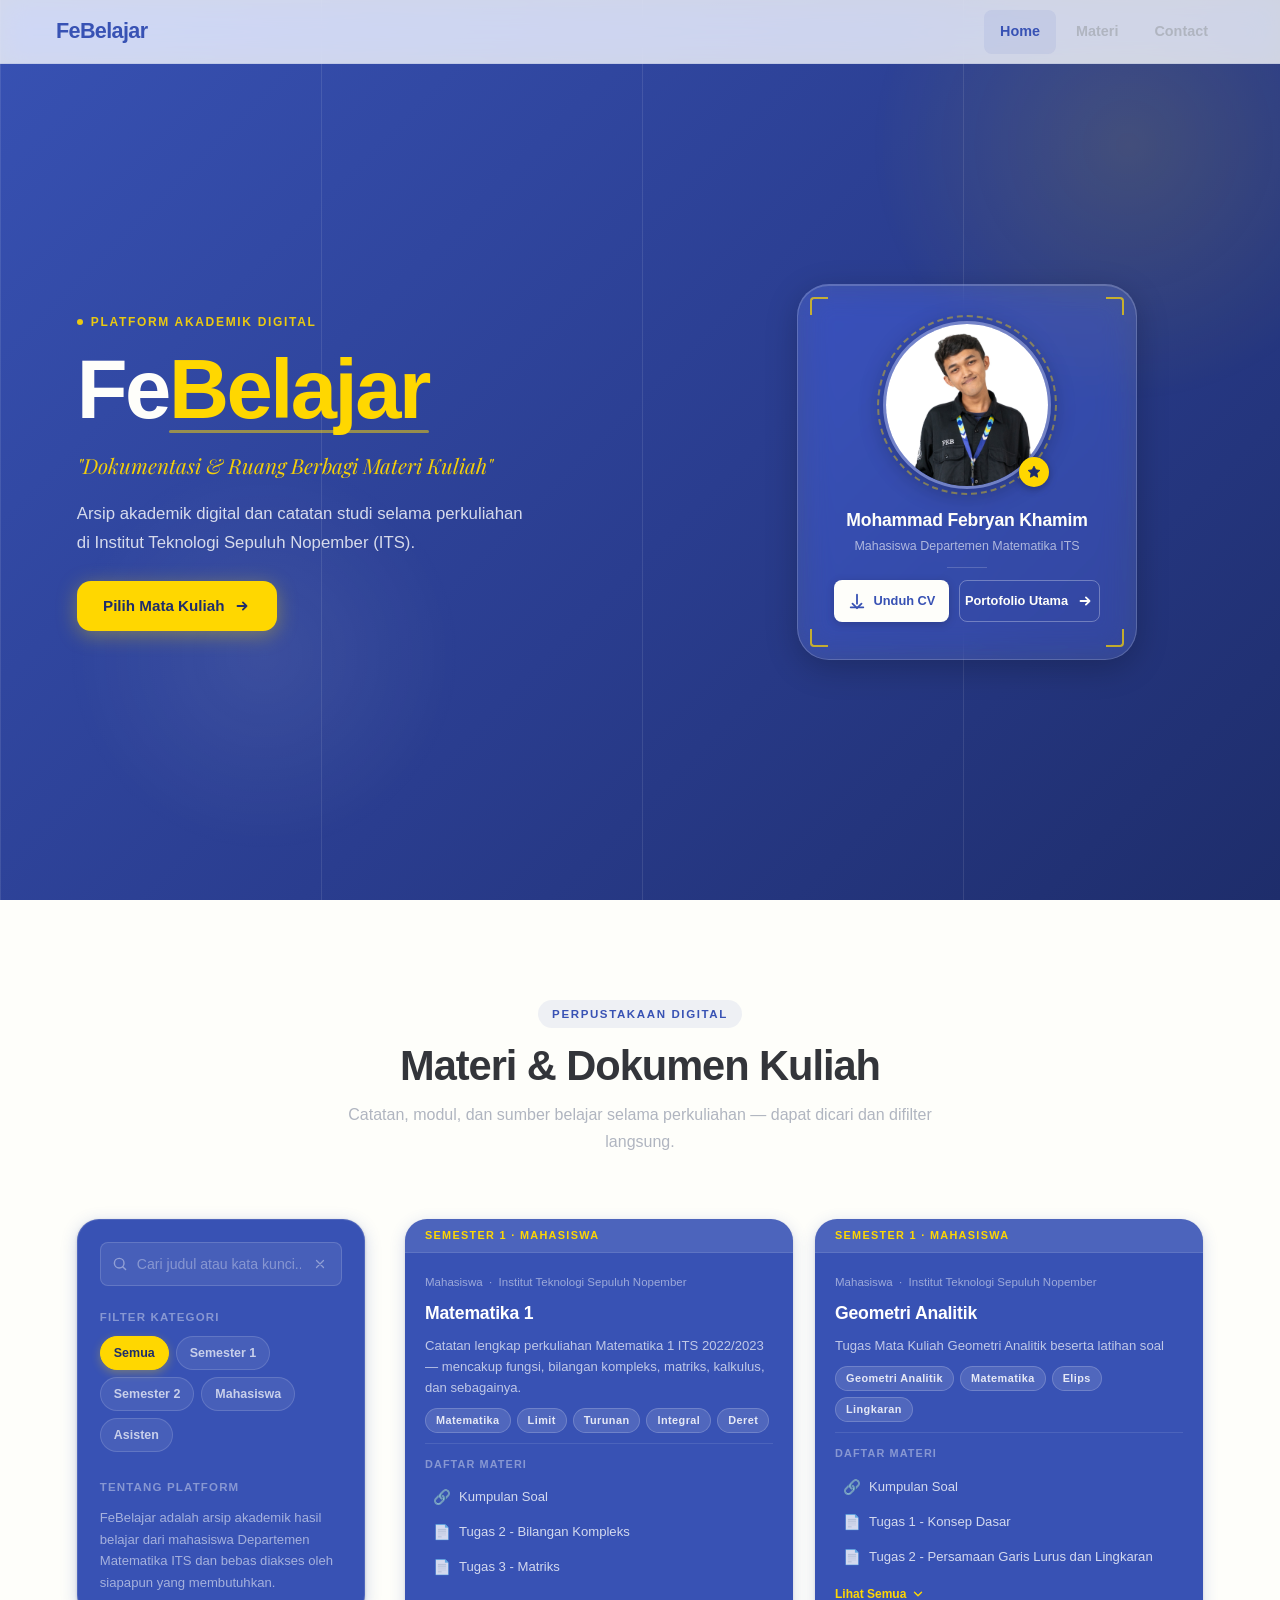
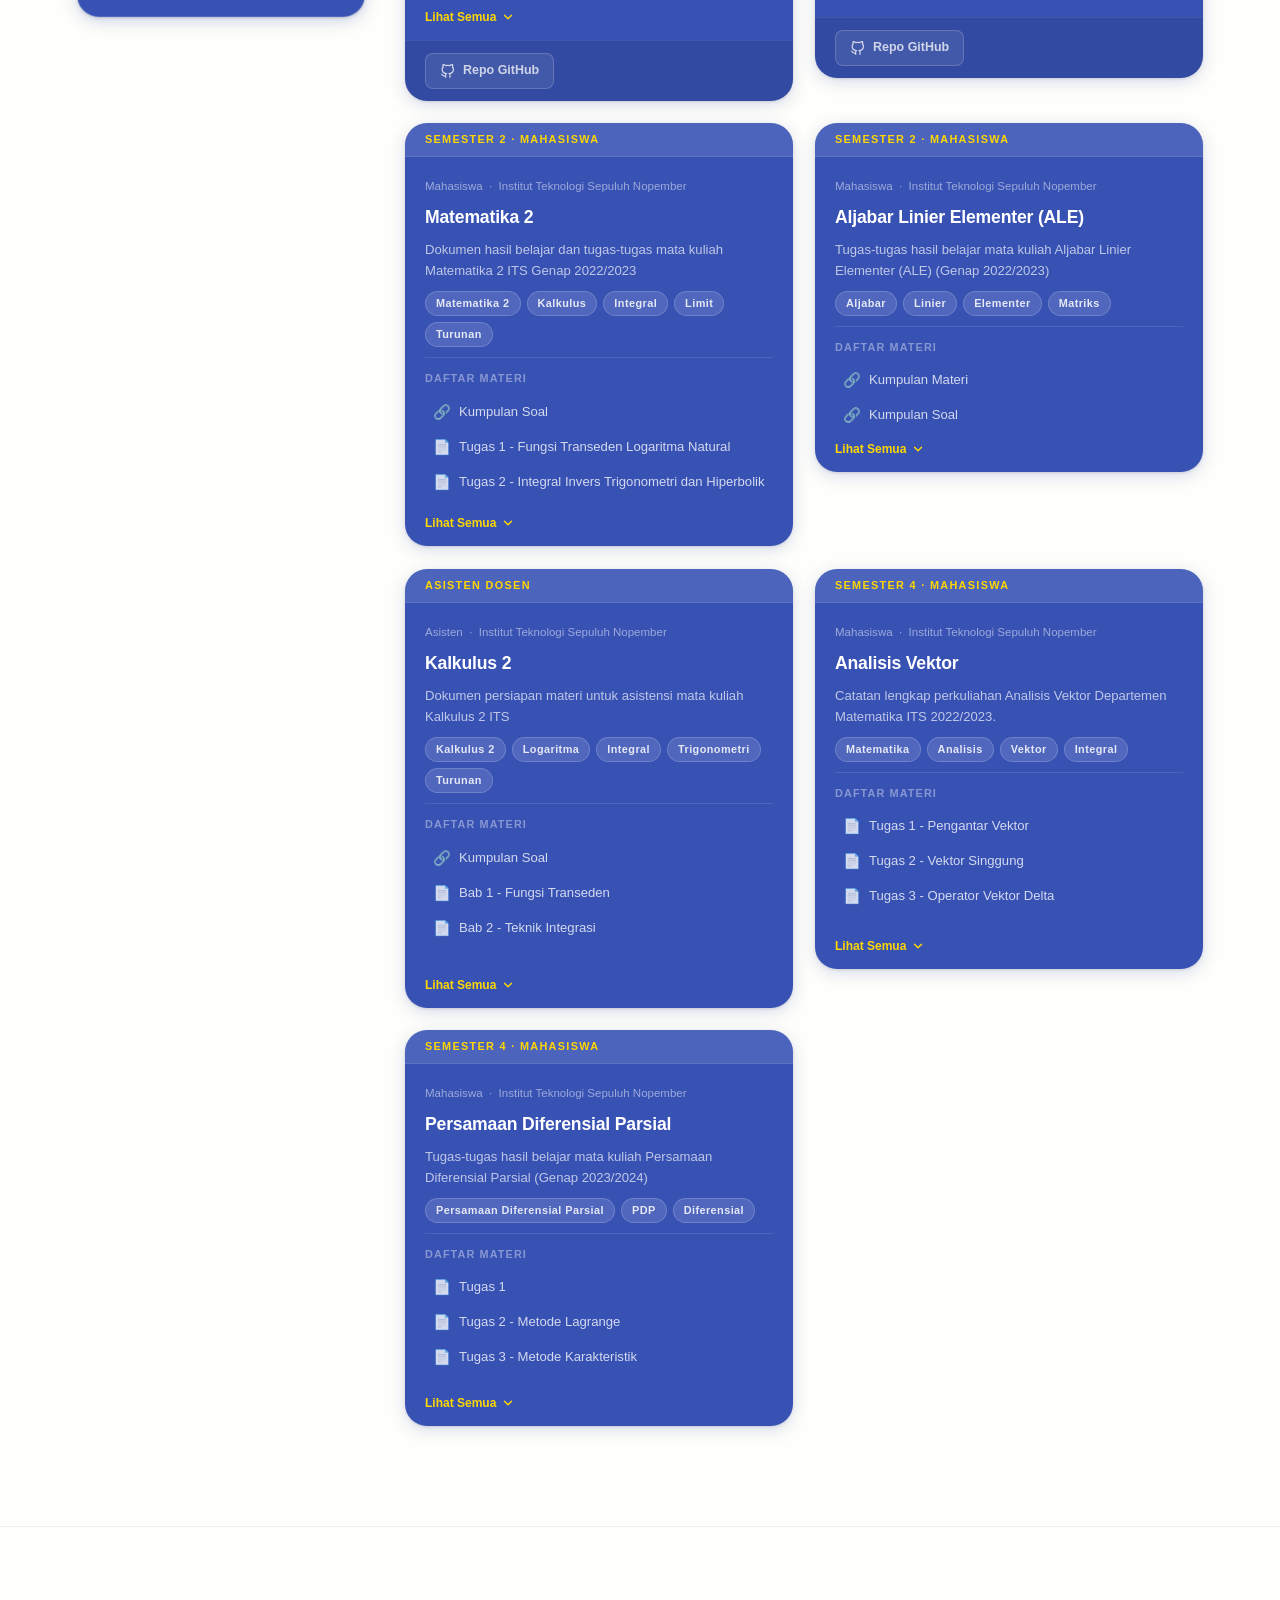
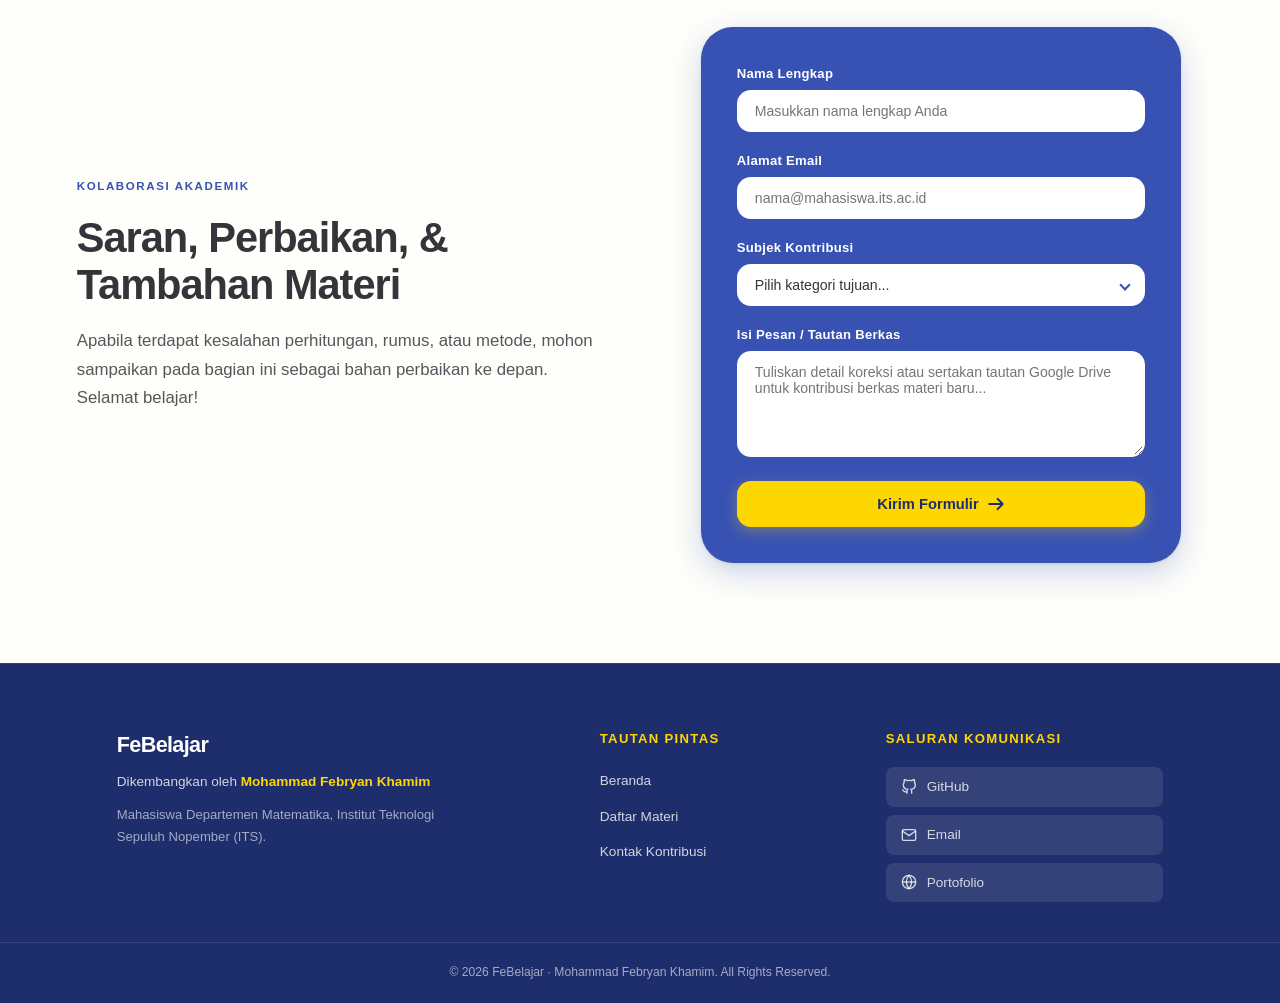
==== commit e288d6e4: "update files" ====
--- a/index.html
+++ b/index.html
@@ -664,12 +664,21 @@
                   </a>
                 </li>
                 <li class="mcard__item mcard__item--extra">
-                  <a href="Dokumen/Kalkulus 2/Persiapan EAS - Selasa Kamis.pdf"
-                    class="mcard__link" 
-                    download
-                    target="_blank">
-                    <span class="mcard__file-icon" aria-label="PDF">📄</span>
-                    Persiapan EAS - Selasa Kamis
+                  <a href="Dokumen/Kalkulus 2/Persiapan EAS - Minggu 17.pdf"
+                    class="mcard__link" 
+                    download
+                    target="_blank">
+                    <span class="mcard__file-icon" aria-label="PDF">📄</span>
+                    Persiapan EAS - Minggu 17
+                  </a>
+                </li>
+                <li class="mcard__item mcard__item--extra">
+                  <a href="Dokumen/Kalkulus 2/Persiapan EAS - Minggu 17 (2).pdf"
+                    class="mcard__link" 
+                    download
+                    target="_blank">
+                    <span class="mcard__file-icon" aria-label="PDF">📄</span>
+                    Persiapan EAS - Minggu 17 (2)
                   </a>
                 </li>
                 <li class="mcard__item mcard__item--extra">
@@ -1063,5 +1072,6 @@
   </footer>
 
   <script src="script.js"></script>
+  <script defer src="/_vercel/insights/script.js"></script>
 </body>
 </html>
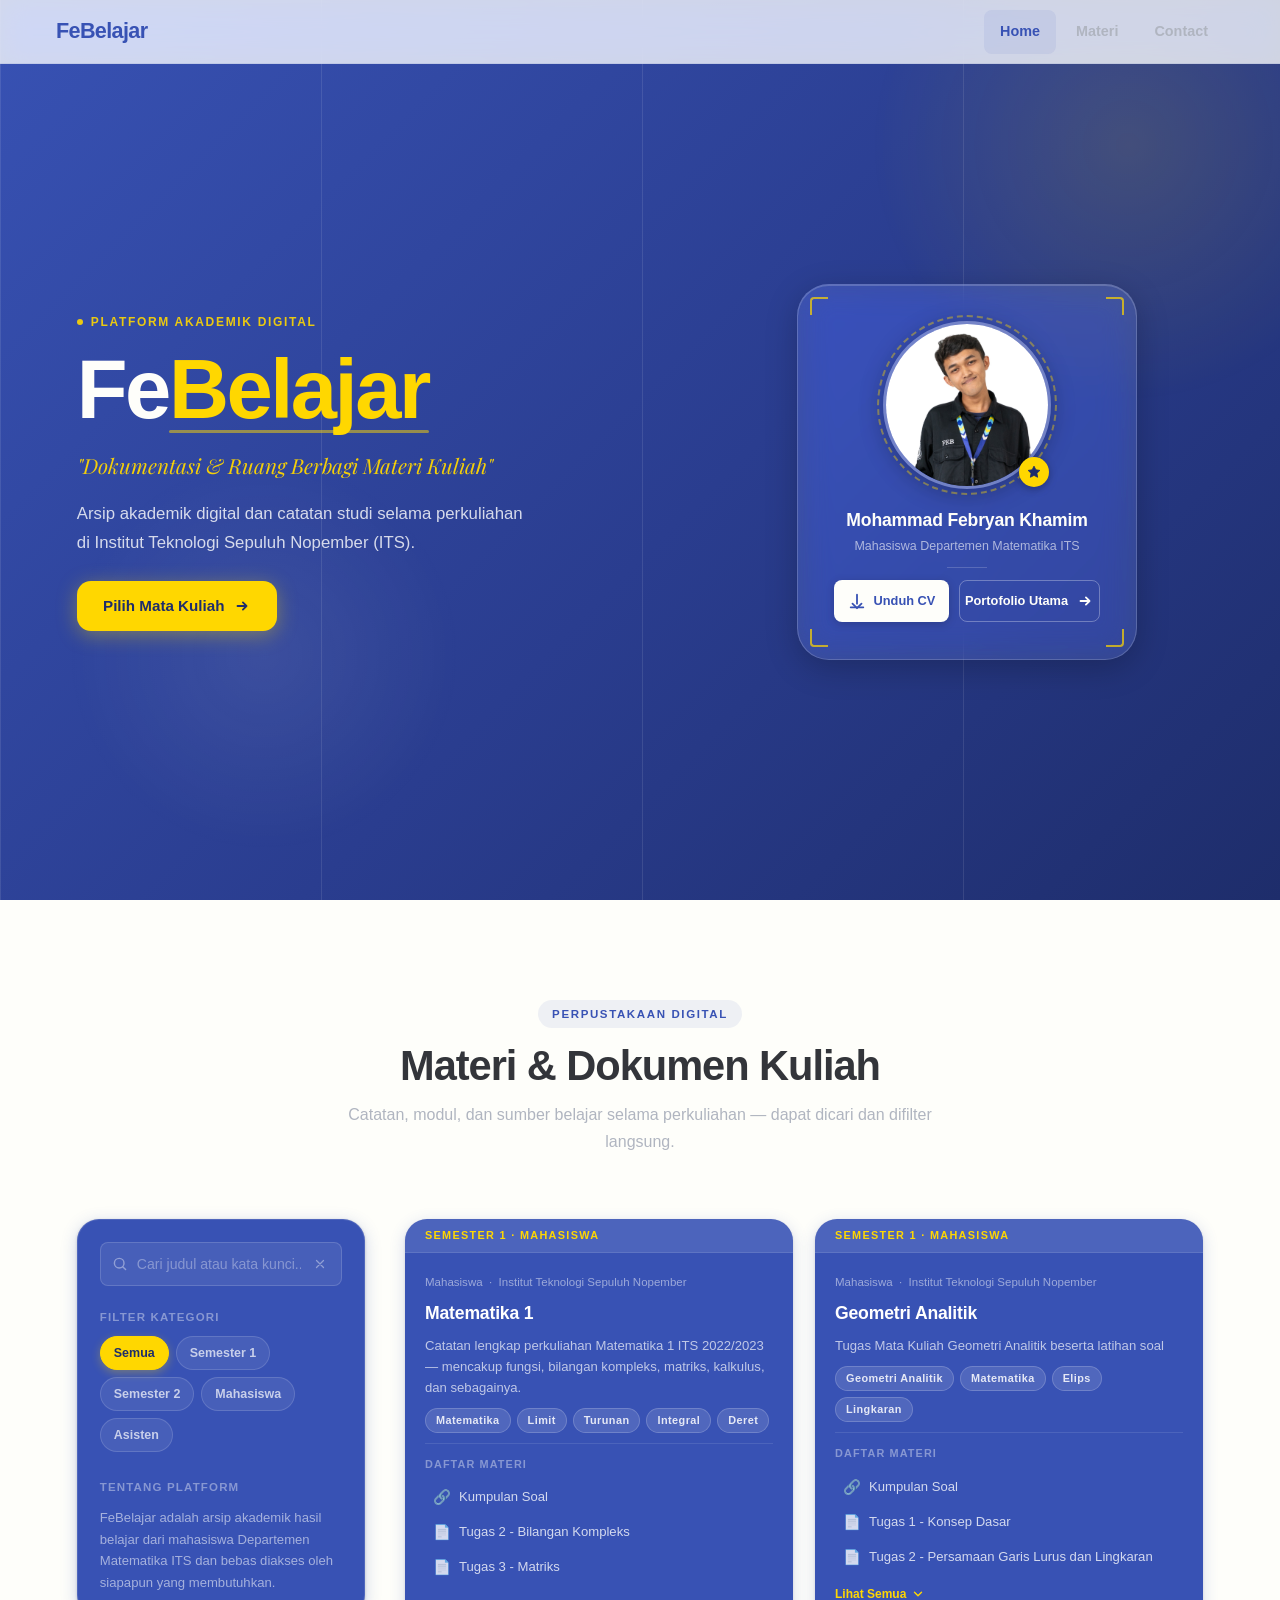
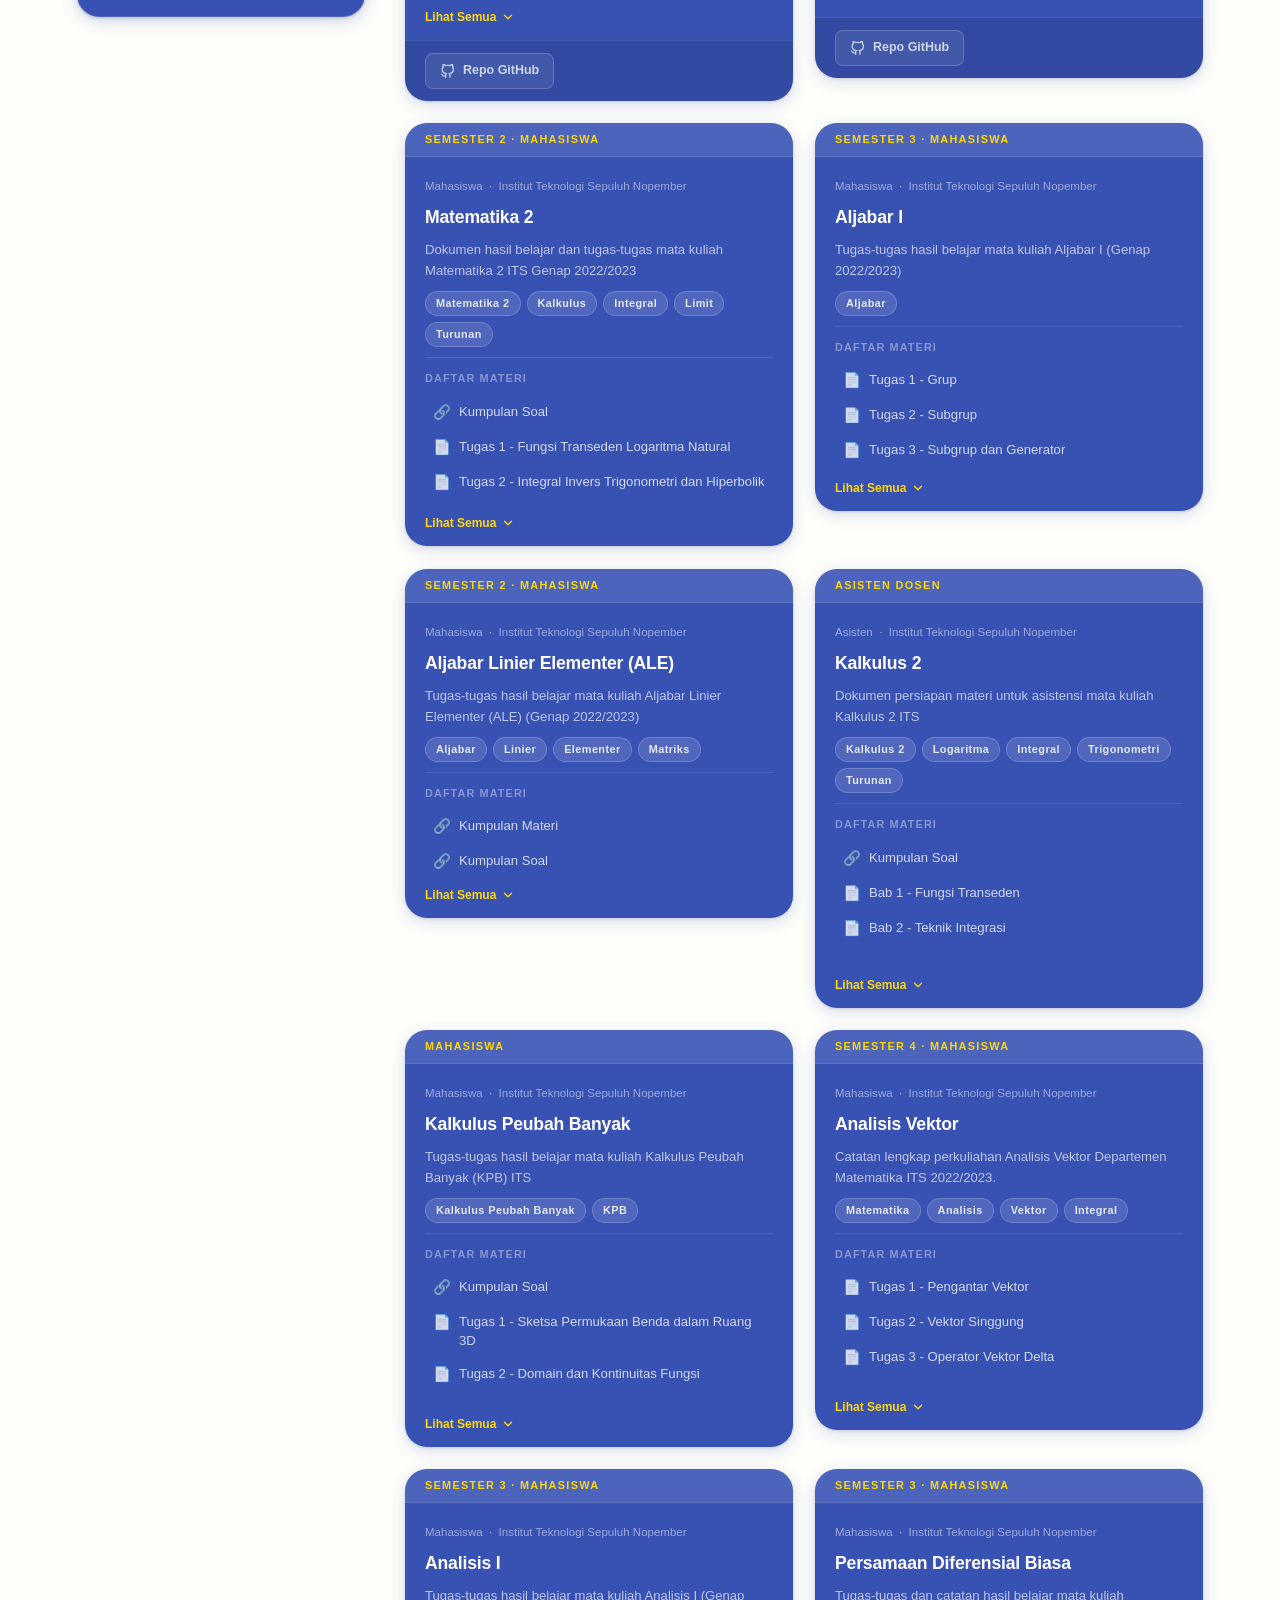
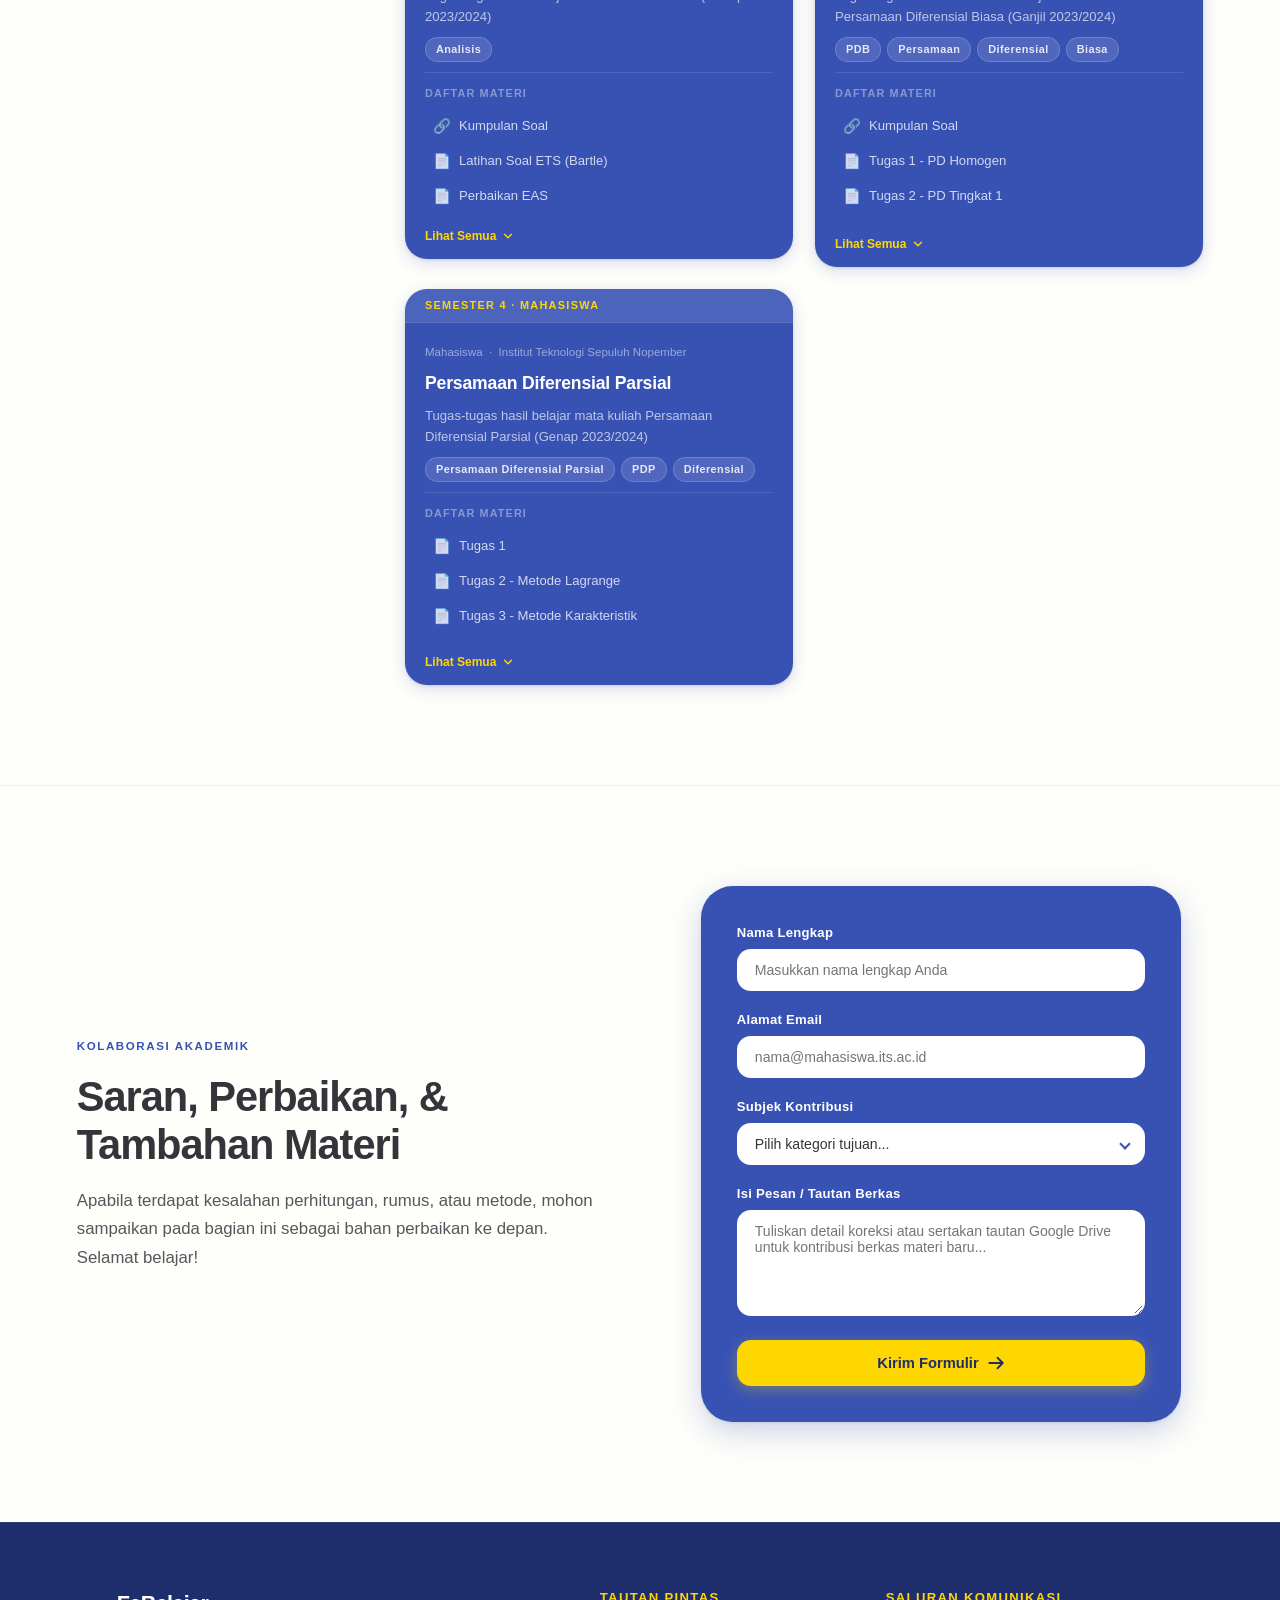
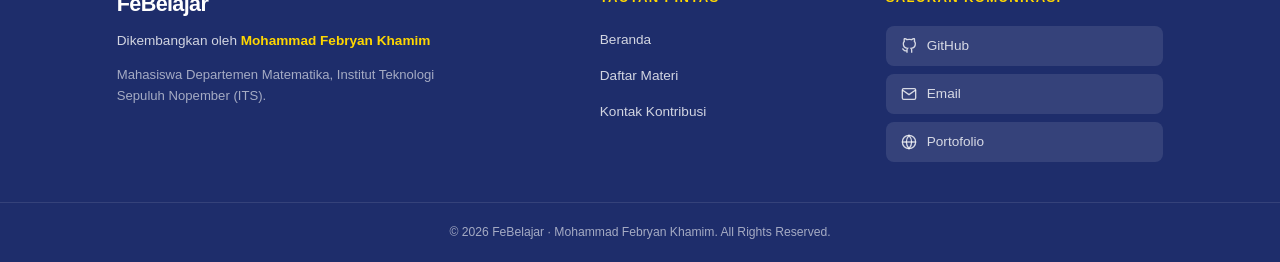
==== commit c09aa588: "Update files" ====
--- a/index.html
+++ b/index.html
@@ -488,40 +488,69 @@
         </article>
 
         <article class="mcard" role="listitem"
-          data-category="semester-2 mahasiswa"
-          data-keywords="aljabar linear linier elementer ale"
-          data-title="Aljabar Linier Elementer">
-
-          <div class="mcard__ribbon">Semester 2 · Mahasiswa</div>
+          data-category="semester-3 mahasiswa"
+          data-keywords="aljabar i"
+          data-title="Aljabar I">
+
+          <div class="mcard__ribbon">Semester 3 · Mahasiswa</div>
 
           <div class="mcard__body">
             <p class="mcard__meta">Mahasiswa &nbsp;·&nbsp; Institut Teknologi Sepuluh Nopember</p>
-            <h3 class="mcard__title">Aljabar Linier Elementer (ALE)</h3>
-            <p class="mcard__desc">Tugas-tugas hasil belajar mata kuliah Aljabar Linier Elementer (ALE) (Genap 2022/2023)</p>
+            <h3 class="mcard__title">Aljabar I</h3>
+            <p class="mcard__desc">Tugas-tugas hasil belajar mata kuliah Aljabar I (Genap 2022/2023)</p>
 
             <div class="mcard__kw" aria-label="Kata kunci">
               <span class="mkw">Aljabar</span>
-              <span class="mkw">Linier</span>
-              <span class="mkw">Elementer</span>
-              <span class="mkw">Matriks</span>
             </div>
 
             <div class="mcard__materi">
               <p class="mcard__materi-label">Daftar Materi</p>
-              <ul class="mcard__list" aria-label="Daftar materi Geometri Analitik">
-                <li class="mcard__item">
-                  <a href="https://github.com/mfebkhamim/Catatan-Kuliah/tree/main/Aljabar%20Linier%20Elementer%20(ALE)/Kumpulan%20Materi" class="mcard__link" target="_blank" rel="noopener">
-                    <span class="mcard__file-icon" aria-label="Google Drive">🔗</span>
-                    Kumpulan Materi
-                  </a>
-                </li>
-                <li class="mcard__item">
-                  <a href="https://github.com/mfebkhamim/Catatan-Kuliah/tree/main/Aljabar%20Linier%20Elementer%20(ALE)/Kumpulan%20Soal" class="mcard__link" target="_blank" rel="noopener">
-                    <span class="mcard__file-icon" aria-label="Google Drive">🔗</span>
-                    Kumpulan Soal
-                  </a>
-                </li>
-
+              <ul class="mcard__list" aria-label="Daftar materi ">
+                <li class="mcard__item">
+                  <a href="Dokumen/Aljabar I/Tugas 1 - Grup.pdf"
+                    class="mcard__link" 
+                    download
+                    target="_blank">
+                    <span class="mcard__file-icon" aria-label="PDF">📄</span>
+                    Tugas 1 - Grup
+                  </a>
+                  <li class="mcard__item">
+                  <a href="Dokumen/Aljabar I/Tugas 2 - Subgrup.pdf"
+                    class="mcard__link" 
+                    download
+                    target="_blank">
+                    <span class="mcard__file-icon" aria-label="PDF">📄</span>
+                    Tugas 2 - Subgrup
+                  </a>
+                </li>
+                <li class="mcard__item">
+                  <a href="Dokumen/Aljabar I/Tugas 3 - Subgrup dan Generator.pdf"
+                    class="mcard__link" 
+                    download
+                    target="_blank">
+                    <span class="mcard__file-icon" aria-label="PDF">📄</span>
+                    Tugas 3 - Subgrup dan Generator
+                  </a>
+                </li>
+                <li class="mcard__item mcard__item--extra">
+                  <a href="Dokumen/Aljabar I/Tugas 4 - Homomorfisme Grup.pdf"
+                    class="mcard__link" 
+                    download
+                    target="_blank">
+                    <span class="mcard__file-icon" aria-label="PDF">📄</span>
+                    Tugas 4 - Homomorfisme Grup
+                  </a>
+                </li>
+                <li class="mcard__item mcard__item--extra">
+                  <a href="Dokumen/Aljabar I/Tugas 5 - Isomorfisme Grup.pdf"
+                    class="mcard__link" 
+                    download
+                    target="_blank">
+                    <span class="mcard__file-icon" aria-label="PDF">📄</span>
+                    Tugas 5 - Isomorfisme Grup
+                  </a>
+                </li>
+                </li>
               </ul>
               <button class="mcard__toggle" aria-expanded="false">
                 <span class="mcard__toggle-text">Lihat Semua</span>
@@ -533,161 +562,38 @@
           </div>
         </article>
 
-        <!-- ─ CARD 4: Kalkulus 2 ─ -->
         <article class="mcard" role="listitem"
-          data-category="semester-2 asisten"
-          data-keywords="matematika kalkulus integral limit trigonometri barisan deret"
-          data-title="Aljabar Linear">
-
-          <div class="mcard__ribbon">Asisten Dosen</div>
+          data-category="semester-2 mahasiswa"
+          data-keywords="aljabar linear linier elementer ale"
+          data-title="Aljabar Linier Elementer">
+
+          <div class="mcard__ribbon">Semester 2 · Mahasiswa</div>
 
           <div class="mcard__body">
-            <p class="mcard__meta">Asisten &nbsp;·&nbsp; Institut Teknologi Sepuluh Nopember</p>
-            <h3 class="mcard__title">Kalkulus 2</h3>
-            <p class="mcard__desc">Dokumen persiapan materi untuk asistensi mata kuliah Kalkulus 2 ITS</p>
+            <p class="mcard__meta">Mahasiswa &nbsp;·&nbsp; Institut Teknologi Sepuluh Nopember</p>
+            <h3 class="mcard__title">Aljabar Linier Elementer (ALE)</h3>
+            <p class="mcard__desc">Tugas-tugas hasil belajar mata kuliah Aljabar Linier Elementer (ALE) (Genap 2022/2023)</p>
 
             <div class="mcard__kw" aria-label="Kata kunci">
-              <span class="mkw">Kalkulus 2</span>
-              <span class="mkw">Logaritma</span>
-              <span class="mkw">Integral</span>
-              <span class="mkw">Trigonometri</span>
-              <span class="mkw">Turunan</span>
+              <span class="mkw">Aljabar</span>
+              <span class="mkw">Linier</span>
+              <span class="mkw">Elementer</span>
+              <span class="mkw">Matriks</span>
             </div>
 
             <div class="mcard__materi">
               <p class="mcard__materi-label">Daftar Materi</p>
               <ul class="mcard__list" aria-label="Daftar materi Geometri Analitik">
                 <li class="mcard__item">
-                  <a href="https://github.com/mfebkhamim/TutorFeb/tree/main/Kalkulus%202/Soal" 
-                    class="mcard__link" target="_blank" rel="noopener">
+                  <a href="https://github.com/mfebkhamim/Catatan-Kuliah/tree/main/Aljabar%20Linier%20Elementer%20(ALE)/Kumpulan%20Materi" class="mcard__link" target="_blank" rel="noopener">
+                    <span class="mcard__file-icon" aria-label="Google Drive">🔗</span>
+                    Kumpulan Materi
+                  </a>
+                </li>
+                <li class="mcard__item">
+                  <a href="https://github.com/mfebkhamim/Catatan-Kuliah/tree/main/Aljabar%20Linier%20Elementer%20(ALE)/Kumpulan%20Soal" class="mcard__link" target="_blank" rel="noopener">
                     <span class="mcard__file-icon" aria-label="Google Drive">🔗</span>
                     Kumpulan Soal
-                  </a>
-                </li>
-                <li class="mcard__item">
-                  <a href="Dokumen/Kalkulus 2/Bab 1 - Fungsi Transeden.pdf" 
-                    class="mcard__link" 
-                    download
-                    target="_blank">
-                    <span class="mcard__file-icon" aria-label="PDF">📄</span>
-                    Bab 1 - Fungsi Transeden
-                  </a>
-                </li>
-                <li class="mcard__item">
-                  <a href="Dokumen/Kalkulus 2/Bab 2 - Teknik Integrasi.pdf" 
-                    class="mcard__link" 
-                    download
-                    target="_blank">
-                    <span class="mcard__file-icon" aria-label="PDF">📄</span>
-                    Bab 2 - Teknik Integrasi
-                  </a>
-                </li>
-                <li class="mcard__item mcard__item--extra">
-                  <a href="Dokumen/Kalkulus 2/Bab 3 - Integral Tak Wajar.pdf" class="mcard__link"
-                    class="mcard__link" 
-                    download
-                    target="_blank">
-                    <span class="mcard__file-icon" aria-label="PDF">📄</span>
-                    Bab 3 - Integral Tak Wajar
-                  </a>
-                </li>
-                <li class="mcard__item mcard__item--extra">
-                  <a href="Dokumen/Kalkulus 2/Bab 4 - Aplikasi Integral.pdf" 
-                    class="mcard__link" 
-                    download
-                    target="_blank">
-                    <span class="mcard__file-icon" aria-label="PDF">📄</span>
-                    Bab 4 - Aplikasi Integral
-                  </a>
-                </li>
-                <li class="mcard__item mcard__item--extra">
-                  <a href="Dokumen/Kalkulus 2/Bab 5 - Persamaan Parametrik dan Koordinat Kutub.pdf"
-                    class="mcard__link" 
-                    download
-                    target="_blank">
-                    <span class="mcard__file-icon" aria-label="PDF">📄</span>
-                    Bab 5 - Persamaan Parametrik dan Koordinat Kutub
-                  </a>
-                </li>
-                <li class="mcard__item mcard__item--extra">
-                  <a href="Dokumen/Kalkulus 2/Bab 6 - Barisan dan Deret.pdf"
-                    class="mcard__link" 
-                    download
-                    target="_blank">
-                    <span class="mcard__file-icon" aria-label="PDF">📄</span>
-                    Bab 6 - Barisan dan Deret
-                  </a>
-                </li>
-                <li class="mcard__item mcard__item--extra">
-                  <a href="Dokumen/Kalkulus 2/Pembahasan - Persiapan EAS 2026.pdf"
-                    class="mcard__link" 
-                    download
-                    target="_blank">
-                    <span class="mcard__file-icon" aria-label="PDF">📄</span>
-                    Pembahasan - Persiapan EAS 2026
-                  </a>
-                </li>
-                <li class="mcard__item mcard__item--extra">
-                  <a href="Dokumen/Kalkulus 2/Pembahasan - Kuis 2 Kalkulus 2 (28).pdf"
-                    class="mcard__link" 
-                    download
-                    target="_blank">
-                    <span class="mcard__file-icon" aria-label="PDF">📄</span>
-                    Pembahasan - Kuis 2 Kalkulus 2 (28)
-                  </a>
-                </li>
-                <li class="mcard__item mcard__item--extra">
-                  <a href="Dokumen/Kalkulus 2/Pembahasan - Kuis 2 Kalkulus 2 (35).pdf"
-                    class="mcard__link" 
-                    download
-                    target="_blank">
-                    <span class="mcard__file-icon" aria-label="PDF">📄</span>
-                    Pembahasan - Kuis 2 Kalkulus 2 (35)
-                  </a>
-                </li>
-                <li class="mcard__item mcard__item--extra">
-                  <a href="Dokumen/Kalkulus 2/Pembahasan - Kuis 2 Kalkulus 2 (43).pdf"
-                    class="mcard__link" 
-                    download
-                    target="_blank">
-                    <span class="mcard__file-icon" aria-label="PDF">📄</span>
-                    Pembahasan - Kuis 2 Kalkulus 2 (43)
-                  </a>
-                </li>
-                <li class="mcard__item mcard__item--extra">
-                  <a href="Dokumen/Kalkulus 2/Persiapan EAS - Senin Rabu.pdf"
-                    class="mcard__link" 
-                    download
-                    target="_blank">
-                    <span class="mcard__file-icon" aria-label="PDF">📄</span>
-                    Persiapan EAS - Senin Rabu
-                  </a>
-                </li>
-                <li class="mcard__item mcard__item--extra">
-                  <a href="Dokumen/Kalkulus 2/Persiapan EAS - Minggu 17.pdf"
-                    class="mcard__link" 
-                    download
-                    target="_blank">
-                    <span class="mcard__file-icon" aria-label="PDF">📄</span>
-                    Persiapan EAS - Minggu 17
-                  </a>
-                </li>
-                <li class="mcard__item mcard__item--extra">
-                  <a href="Dokumen/Kalkulus 2/Persiapan EAS - Minggu 17 (2).pdf"
-                    class="mcard__link" 
-                    download
-                    target="_blank">
-                    <span class="mcard__file-icon" aria-label="PDF">📄</span>
-                    Persiapan EAS - Minggu 17 (2)
-                  </a>
-                </li>
-                <li class="mcard__item mcard__item--extra">
-                  <a href="Dokumen/Kalkulus 2/Pembahasan - Soal Bab 5.pdf"
-                    class="mcard__link" 
-                    download
-                    target="_blank">
-                    <span class="mcard__file-icon" aria-label="PDF">📄</span>
-                    Pembahasan - Soal Bab 5
                   </a>
                 </li>
 
@@ -702,6 +608,304 @@
           </div>
         </article>
 
+        <!-- ─ CARD 4: Kalkulus 2 ─ -->
+        <article class="mcard" role="listitem"
+          data-category="semester-2 asisten"
+          data-keywords="matematika kalkulus integral limit trigonometri barisan deret"
+          data-title="Aljabar Linear">
+
+          <div class="mcard__ribbon">Asisten Dosen</div>
+
+          <div class="mcard__body">
+            <p class="mcard__meta">Asisten &nbsp;·&nbsp; Institut Teknologi Sepuluh Nopember</p>
+            <h3 class="mcard__title">Kalkulus 2</h3>
+            <p class="mcard__desc">Dokumen persiapan materi untuk asistensi mata kuliah Kalkulus 2 ITS</p>
+
+            <div class="mcard__kw" aria-label="Kata kunci">
+              <span class="mkw">Kalkulus 2</span>
+              <span class="mkw">Logaritma</span>
+              <span class="mkw">Integral</span>
+              <span class="mkw">Trigonometri</span>
+              <span class="mkw">Turunan</span>
+            </div>
+
+            <div class="mcard__materi">
+              <p class="mcard__materi-label">Daftar Materi</p>
+              <ul class="mcard__list" aria-label="Daftar materi Geometri Analitik">
+                <li class="mcard__item">
+                  <a href="https://github.com/mfebkhamim/TutorFeb/tree/main/Kalkulus%202/Soal" 
+                    class="mcard__link" target="_blank" rel="noopener">
+                    <span class="mcard__file-icon" aria-label="Google Drive">🔗</span>
+                    Kumpulan Soal
+                  </a>
+                </li>
+                <li class="mcard__item">
+                  <a href="Dokumen/Kalkulus 2/Bab 1 - Fungsi Transeden.pdf" 
+                    class="mcard__link" 
+                    download
+                    target="_blank">
+                    <span class="mcard__file-icon" aria-label="PDF">📄</span>
+                    Bab 1 - Fungsi Transeden
+                  </a>
+                </li>
+                <li class="mcard__item">
+                  <a href="Dokumen/Kalkulus 2/Bab 2 - Teknik Integrasi.pdf" 
+                    class="mcard__link" 
+                    download
+                    target="_blank">
+                    <span class="mcard__file-icon" aria-label="PDF">📄</span>
+                    Bab 2 - Teknik Integrasi
+                  </a>
+                </li>
+                <li class="mcard__item mcard__item--extra">
+                  <a href="Dokumen/Kalkulus 2/Bab 3 - Integral Tak Wajar.pdf" class="mcard__link"
+                    class="mcard__link" 
+                    download
+                    target="_blank">
+                    <span class="mcard__file-icon" aria-label="PDF">📄</span>
+                    Bab 3 - Integral Tak Wajar
+                  </a>
+                </li>
+                <li class="mcard__item mcard__item--extra">
+                  <a href="Dokumen/Kalkulus 2/Bab 4 - Aplikasi Integral.pdf" 
+                    class="mcard__link" 
+                    download
+                    target="_blank">
+                    <span class="mcard__file-icon" aria-label="PDF">📄</span>
+                    Bab 4 - Aplikasi Integral
+                  </a>
+                </li>
+                <li class="mcard__item mcard__item--extra">
+                  <a href="Dokumen/Kalkulus 2/Bab 5 - Persamaan Parametrik dan Koordinat Kutub.pdf"
+                    class="mcard__link" 
+                    download
+                    target="_blank">
+                    <span class="mcard__file-icon" aria-label="PDF">📄</span>
+                    Bab 5 - Persamaan Parametrik dan Koordinat Kutub
+                  </a>
+                </li>
+                <li class="mcard__item mcard__item--extra">
+                  <a href="Dokumen/Kalkulus 2/Bab 6 - Barisan dan Deret.pdf"
+                    class="mcard__link" 
+                    download
+                    target="_blank">
+                    <span class="mcard__file-icon" aria-label="PDF">📄</span>
+                    Bab 6 - Barisan dan Deret
+                  </a>
+                </li>
+                <li class="mcard__item mcard__item--extra">
+                  <a href="Dokumen/Kalkulus 2/Pembahasan - Persiapan EAS 2026.pdf"
+                    class="mcard__link" 
+                    download
+                    target="_blank">
+                    <span class="mcard__file-icon" aria-label="PDF">📄</span>
+                    Pembahasan Soal-Soal EAS
+                  </a>
+                </li>
+                <li class="mcard__item mcard__item--extra">
+                  <a href="Dokumen/Kalkulus 2/Pembahasan - Kuis 2 Kalkulus 2 (28).pdf"
+                    class="mcard__link" 
+                    download
+                    target="_blank">
+                    <span class="mcard__file-icon" aria-label="PDF">📄</span>
+                    Pembahasan - Kuis 2 Kalkulus 2 (28)
+                  </a>
+                </li>
+                <li class="mcard__item mcard__item--extra">
+                  <a href="Dokumen/Kalkulus 2/Pembahasan - Kuis 2 Kalkulus 2 (35).pdf"
+                    class="mcard__link" 
+                    download
+                    target="_blank">
+                    <span class="mcard__file-icon" aria-label="PDF">📄</span>
+                    Pembahasan - Kuis 2 Kalkulus 2 (35)
+                  </a>
+                </li>
+                <li class="mcard__item mcard__item--extra">
+                  <a href="Dokumen/Kalkulus 2/Pembahasan - Kuis 2 Kalkulus 2 (43).pdf"
+                    class="mcard__link" 
+                    download
+                    target="_blank">
+                    <span class="mcard__file-icon" aria-label="PDF">📄</span>
+                    Pembahasan - Kuis 2 Kalkulus 2 (43)
+                  </a>
+                </li>
+                <li class="mcard__item mcard__item--extra">
+                  <a href="Dokumen/Kalkulus 2/Persiapan EAS - Senin Rabu.pdf"
+                    class="mcard__link" 
+                    download
+                    target="_blank">
+                    <span class="mcard__file-icon" aria-label="PDF">📄</span>
+                    Persiapan EAS - Senin Rabu
+                  </a>
+                </li>
+                <li class="mcard__item mcard__item--extra">
+                  <a href="Dokumen/Kalkulus 2/Persiapan EAS - Minggu 17.pdf"
+                    class="mcard__link" 
+                    download
+                    target="_blank">
+                    <span class="mcard__file-icon" aria-label="PDF">📄</span>
+                    Persiapan EAS 2026 - Minggu 17
+                  </a>
+                </li>
+                <li class="mcard__item mcard__item--extra">
+                  <a href="Dokumen/Kalkulus 2/Persiapan EAS - Minggu 17 (2).pdf"
+                    class="mcard__link" 
+                    download
+                    target="_blank">
+                    <span class="mcard__file-icon" aria-label="PDF">📄</span>
+                    Persiapan EAS 2026 - Minggu 17 (2)
+                  </a>
+                </li>
+                <li class="mcard__item mcard__item--extra">
+                  <a href="Dokumen/Kalkulus 2/Pembahasan - Soal Bab 5.pdf"
+                    class="mcard__link" 
+                    download
+                    target="_blank">
+                    <span class="mcard__file-icon" aria-label="PDF">📄</span>
+                    Pembahasan - Soal Bab 5
+                  </a>
+                </li>
+
+              </ul>
+              <button class="mcard__toggle" aria-expanded="false">
+                <span class="mcard__toggle-text">Lihat Semua</span>
+                <svg class="mcard__toggle-icon" viewBox="0 0 20 20" fill="none" aria-hidden="true">
+                  <path d="M5 7.5l5 5 5-5" stroke="currentColor" stroke-width="2" stroke-linecap="round" stroke-linejoin="round"/>
+                </svg>
+              </button>
+            </div>
+          </div>
+        </article>
+
+        <article class="mcard" role="listitem"
+          data-category="semester-3 mahasiswa"
+          data-keywords="Kalkulus Peubah Banyak KPB"
+          data-title="Kalkulus Peubah Banyak">
+
+          <div class="mcard__ribbon">Mahasiswa</div>
+
+          <div class="mcard__body">
+            <p class="mcard__meta">Mahasiswa &nbsp;·&nbsp; Institut Teknologi Sepuluh Nopember</p>
+            <h3 class="mcard__title">Kalkulus Peubah Banyak</h3>
+            <p class="mcard__desc">Tugas-tugas hasil belajar mata kuliah Kalkulus Peubah Banyak (KPB) ITS</p>
+
+            <div class="mcard__kw" aria-label="Kata kunci">
+              <span class="mkw">Kalkulus Peubah Banyak</span>
+              <span class="mkw">KPB</span>
+            </div>
+
+            <div class="mcard__materi">
+              <p class="mcard__materi-label">Daftar Materi</p>
+              <ul class="mcard__list" aria-label="Daftar materi Geometri Analitik">
+                <li class="mcard__item">
+                  <a href="https://github.com/mfebkhamim/Catatan-Kuliah/tree/main/Kalkulus%20Peubah%20Banyak/Soal" 
+                    class="mcard__link" target="_blank" rel="noopener">
+                    <span class="mcard__file-icon" aria-label="Google Drive">🔗</span>
+                    Kumpulan Soal
+                  </a>
+                </li>
+                <li class="mcard__item">
+                  <a href="Dokumen/Kalkulus Peubah Banyak/Tugas 1 - Sketsa Permukaan Benda dalam Ruang 3D.pdf" 
+                    class="mcard__link" 
+                    download
+                    target="_blank">
+                    <span class="mcard__file-icon" aria-label="PDF">📄</span>
+                    Tugas 1 - Sketsa Permukaan Benda dalam Ruang 3D
+                  </a>
+                </li>
+                <li class="mcard__item">
+                  <a href="Dokumen/Kalkulus Peubah Banyak/Tugas 2 - Domain dan Kontinuitas Fungsi.pdf" 
+                    class="mcard__link" 
+                    download
+                    target="_blank">
+                    <span class="mcard__file-icon" aria-label="PDF">📄</span>
+                    Tugas 2 - Domain dan Kontinuitas Fungsi
+                  </a>
+                </li>
+                <li class="mcard__item mcard__item--extra">
+                  <a href="Dokumen/Kalkulus Peubah Banyak/Tugas 3 - Derivatif Fungsi.pdf" class="mcard__link"
+                    class="mcard__link" 
+                    download
+                    target="_blank">
+                    <span class="mcard__file-icon" aria-label="PDF">📄</span>
+                    Tugas 3 - Derivatif Fungsi
+                  </a>
+                </li>
+                <li class="mcard__item mcard__item--extra">
+                  <a href="Dokumen/Kalkulus Peubah Banyak/Tugas 4 - Persamaan Garis Singgung Bidang 3.pdf" class="mcard__link"
+                    class="mcard__link" 
+                    download
+                    target="_blank">
+                    <span class="mcard__file-icon" aria-label="PDF">📄</span>
+                    Tugas 4 - Persamaan Garis Singgung Bidang 3
+                  </a>
+                </li>
+                <li class="mcard__item mcard__item--extra">
+                  <a href="Dokumen/Kalkulus Peubah Banyak/Tugas 5 - Nilai Minimum dan Maksimum Fungsi.pdf" class="mcard__link"
+                    class="mcard__link" 
+                    download
+                    target="_blank">
+                    <span class="mcard__file-icon" aria-label="PDF">📄</span>
+                    Tugas 5 - Nilai Minimum dan Maksimum Fungsi
+                  </a>
+                </li>
+                <li class="mcard__item mcard__item--extra">
+                  <a href="Dokumen/Kalkulus Peubah Banyak/Tugas 6 - Integral Lipat Dua.pdf" class="mcard__link"
+                    class="mcard__link" 
+                    download
+                    target="_blank">
+                    <span class="mcard__file-icon" aria-label="PDF">📄</span>
+                    Tugas 6 - Integral Lipat Dua
+                  </a>
+                </li>
+                <li class="mcard__item mcard__item--extra">
+                  <a href="Dokumen/Kalkulus Peubah Banyak/Tugas 7 - Integral Lipat Tiga.pdf" class="mcard__link"
+                    class="mcard__link" 
+                    download
+                    target="_blank">
+                    <span class="mcard__file-icon" aria-label="PDF">📄</span>
+                    Tugas 7 - Integral Lipat Tiga
+                  </a>
+                </li>
+                <li class="mcard__item mcard__item--extra">
+                  <a href="Dokumen/Kalkulus Peubah Banyak/Tugas 8 - Integral Lipat.pdf" class="mcard__link"
+                    class="mcard__link" 
+                    download
+                    target="_blank">
+                    <span class="mcard__file-icon" aria-label="PDF">📄</span>
+                    Tugas 8 - Integral Lipat
+                  </a>
+                </li>
+                <li class="mcard__item mcard__item--extra">
+                  <a href="Dokumen/Kalkulus Peubah Banyak/Tugas 9 - Aplikasi Integral Lipat Dua.pdf" class="mcard__link"
+                    class="mcard__link" 
+                    download
+                    target="_blank">
+                    <span class="mcard__file-icon" aria-label="PDF">📄</span>
+                    Tugas 9 - Aplikasi Integral Lipat Dua
+                  </a>
+                </li>
+                <li class="mcard__item mcard__item--extra">
+                  <a href="Dokumen/Kalkulus Peubah Banyak/Tugas 10 - Aplikasi Integral Lipat.pdf" class="mcard__link"
+                    class="mcard__link" 
+                    download
+                    target="_blank">
+                    <span class="mcard__file-icon" aria-label="PDF">📄</span>
+                    Tugas 10 - Aplikasi Integral Lipat
+                  </a>
+                </li>
+
+              </ul>
+              <button class="mcard__toggle" aria-expanded="false">
+                <span class="mcard__toggle-text">Lihat Semua</span>
+                <svg class="mcard__toggle-icon" viewBox="0 0 20 20" fill="none" aria-hidden="true">
+                  <path d="M5 7.5l5 5 5-5" stroke="currentColor" stroke-width="2" stroke-linecap="round" stroke-linejoin="round"/>
+                </svg>
+              </button>
+            </div>
+          </div>
+        </article>
+
         <article class="mcard" role="listitem"
           data-category="semester-4 mahasiswa"
           data-keywords="analisis vektor anvek"
@@ -812,6 +1016,211 @@
                     EAS
                   </a>
                 </li>
+              </ul>
+              <button class="mcard__toggle" aria-expanded="false">
+                <span class="mcard__toggle-text">Lihat Semua</span>
+                <svg class="mcard__toggle-icon" viewBox="0 0 20 20" fill="none" aria-hidden="true">
+                  <path d="M5 7.5l5 5 5-5" stroke="currentColor" stroke-width="2" stroke-linecap="round" stroke-linejoin="round"/>
+                </svg>
+              </button>
+            </div>
+          </div>
+        </article>
+
+        <article class="mcard" role="listitem"
+          data-category="semester-3 mahasiswa"
+          data-keywords="analisis i"
+          data-title="Analisis I">
+
+          <div class="mcard__ribbon">Semester 3 · Mahasiswa</div>
+
+          <div class="mcard__body">
+            <p class="mcard__meta">Mahasiswa &nbsp;·&nbsp; Institut Teknologi Sepuluh Nopember</p>
+            <h3 class="mcard__title">Analisis I</h3>
+            <p class="mcard__desc">Tugas-tugas hasil belajar mata kuliah Analisis I (Genap 2023/2024)</p>
+
+            <div class="mcard__kw" aria-label="Kata kunci">
+              <span class="mkw">Analisis</span>
+            </div>
+
+            <div class="mcard__materi">
+              <p class="mcard__materi-label">Daftar Materi</p>
+              <ul class="mcard__list" aria-label="Daftar materi ">
+                <li class="mcard__item">
+                  <a href="https://github.com/mfebkhamim/Catatan-Kuliah/tree/main/Analisis%20I/Soal" 
+                    class="mcard__link" target="_blank" rel="noopener">
+                    <span class="mcard__file-icon" aria-label="Google Drive">🔗</span>
+                    Kumpulan Soal
+                  </a>
+                </li>
+                  <li class="mcard__item">
+                  <a href="Dokumen/Analisis I/Latihan Soal ETS (Bartle).pdf"
+                    class="mcard__link" 
+                    download
+                    target="_blank">
+                    <span class="mcard__file-icon" aria-label="PDF">📄</span>
+                    Latihan Soal ETS (Bartle)
+                  </a>
+                </li>
+                <li class="mcard__item">
+                  <a href="Dokumen/Analisis I/Latihan Soal ETS (Bartle).pdf"
+                    class="mcard__link" 
+                    download
+                    target="_blank">
+                    <span class="mcard__file-icon" aria-label="PDF">📄</span>
+                    Perbaikan EAS
+                  </a>
+                </li>
+                <li class="mcard__item mcard__item--extra">
+                  <a href="Dokumen/Analisis I/Tugas 1 - Himpunan dan Fungsi.pdf"
+                    class="mcard__link" 
+                    download
+                    target="_blank">
+                    <span class="mcard__file-icon" aria-label="PDF">📄</span>
+                    Tugas 1 - Himpunan dan Fungsi
+                  </a>
+                </li>
+                <li class="mcard__item mcard__item--extra">
+                  <a href="Dokumen/Analisis I/Tugas 2 - Sifat Aljabar, Urutan.pdf"
+                    class="mcard__link" 
+                    download
+                    target="_blank">
+                    <span class="mcard__file-icon" aria-label="PDF">📄</span>
+                    Tugas 2 - Sifat Aljabar, Urutan
+                  </a>
+                </li>
+                <li class="mcard__item mcard__item--extra">
+                  <a href="Dokumen/Analisis I/Tugas 3 - Aplikasi Supremum.pdf"
+                    class="mcard__link" 
+                    download
+                    target="_blank">
+                    <span class="mcard__file-icon" aria-label="PDF">📄</span>
+                    Tugas 3 - Aplikasi Supremum
+                  </a>
+                </li>
+              </ul>
+              <button class="mcard__toggle" aria-expanded="false">
+                <span class="mcard__toggle-text">Lihat Semua</span>
+                <svg class="mcard__toggle-icon" viewBox="0 0 20 20" fill="none" aria-hidden="true">
+                  <path d="M5 7.5l5 5 5-5" stroke="currentColor" stroke-width="2" stroke-linecap="round" stroke-linejoin="round"/>
+                </svg>
+              </button>
+            </div>
+          </div>
+        </article>
+
+        <article class="mcard" role="listitem"
+          data-category="semester-3 mahasiswa"
+          data-keywords="persamaan diferensial biasa pdb"
+          data-title="Persamaan Diferensial Biasa">
+
+          <div class="mcard__ribbon">Semester 3 · Mahasiswa</div>
+
+          <div class="mcard__body">
+            <p class="mcard__meta">Mahasiswa &nbsp;·&nbsp; Institut Teknologi Sepuluh Nopember</p>
+            <h3 class="mcard__title">Persamaan Diferensial Biasa</h3>
+            <p class="mcard__desc">Tugas-tugas dan catatan hasil belajar mata kuliah Persamaan Diferensial Biasa (Ganjil 2023/2024)</p>
+
+            <div class="mcard__kw" aria-label="Kata kunci">
+              <span class="mkw">PDB</span>
+              <span class="mkw">Persamaan</span>
+              <span class="mkw">Diferensial</span>
+              <span class="mkw">Biasa</span>
+            </div>
+
+            <div class="mcard__materi">
+              <p class="mcard__materi-label">Daftar Materi</p>
+              <ul class="mcard__list" aria-label="Daftar materi ">
+                <li class="mcard__item">
+                  <a href="https://github.com/mfebkhamim/Catatan-Kuliah/tree/main/Persamaan%20Diferensial%20Biasa/Kumpulan%20Soal" 
+                    class="mcard__link" target="_blank" rel="noopener">
+                    <span class="mcard__file-icon" aria-label="Google Drive">🔗</span>
+                    Kumpulan Soal
+                  </a>
+                </li>
+                  <li class="mcard__item">
+                  <a href="Dokumen/Persamaan Diferensial Biasa/Tugas 1 - PD Homogen.pdf"
+                    class="mcard__link" 
+                    download
+                    target="_blank">
+                    <span class="mcard__file-icon" aria-label="PDF">📄</span>
+                    Tugas 1 - PD Homogen
+                  </a>
+                </li>
+                </li>
+                  <li class="mcard__item">
+                  <a href="Dokumen/Persamaan Diferensial Biasa/Tugas 2 - PD Tingkat 1.pdf"
+                    class="mcard__link" 
+                    download
+                    target="_blank">
+                    <span class="mcard__file-icon" aria-label="PDF">📄</span>
+                    Tugas 2 - PD Tingkat 1
+                  </a>
+                </li>
+                <li class="mcard__item mcard__item--extra">
+                  <a href="Dokumen/Persamaan Diferensial Biasa/Tugas 3 - Transformasi Laplace.pdf"
+                    class="mcard__link" 
+                    download
+                    target="_blank">
+                    <span class="mcard__file-icon" aria-label="PDF">📄</span>
+                    Tugas 3 - Transformasi Laplace
+                  </a>
+                </li>
+                <li class="mcard__item mcard__item--extra">
+                  <a href="Dokumen/Persamaan Diferensial Biasa/Tugas 4 - Konvolusi.pdf"
+                    class="mcard__link" 
+                    download
+                    target="_blank">
+                    <span class="mcard__file-icon" aria-label="PDF">📄</span>
+                    Tugas 4 - Konvolusi
+                  </a>
+                </li>
+                <li class="mcard__item mcard__item--extra">
+                  <a href="Dokumen/Persamaan Diferensial Biasa/Tugas 5 - Sistem PD Non-Homogen.pdf"
+                    class="mcard__link" 
+                    download
+                    target="_blank">
+                    <span class="mcard__file-icon" aria-label="PDF">📄</span>
+                    Tugas 5 - Sistem PD Non-Homogen
+                  </a>
+                </li>
+                <li class="mcard__item mcard__item--extra">
+                  <a href="Dokumen/Persamaan Diferensial Biasa/Tugas 6 - Sistem PD Homogen dan Non-homogen.pdf"
+                    class="mcard__link" 
+                    download
+                    target="_blank">
+                    <span class="mcard__file-icon" aria-label="PDF">📄</span>
+                    Tugas 6 - Sistem PD Homogen dan Non-homogen
+                  </a>
+                </li>
+                <li class="mcard__item mcard__item--extra">
+                  <a href="Dokumen/Persamaan Diferensial Biasa/Tugas 7 - PD Tingkat 2.pdf"
+                    class="mcard__link" 
+                    download
+                    target="_blank">
+                    <span class="mcard__file-icon" aria-label="PDF">📄</span>
+                    Tugas 7 - PD Tingkat 2
+                  </a>
+                </li>
+                <li class="mcard__item mcard__item--extra">
+                  <a href="Dokumen/Persamaan Diferensial Biasa/Tugas Kelompok - Hukum Pendingin Newton.pdf"
+                    class="mcard__link" 
+                    download
+                    target="_blank">
+                    <span class="mcard__file-icon" aria-label="PDF">📄</span>
+                    Tugas Kelompok - Hukum Pendingin Newton
+                  </a>
+                </li>
+                <li class="mcard__item mcard__item--extra">
+                  <a href="Dokumen/Persamaan Diferensial Biasa/Perbaikan Kuis 1.pdf"
+                    class="mcard__link" 
+                    download
+                    target="_blank">
+                    <span class="mcard__file-icon" aria-label="PDF">📄</span>
+                    Perbaikan Kuis 1
+                  </a>
+                </li>
+
               </ul>
               <button class="mcard__toggle" aria-expanded="false">
                 <span class="mcard__toggle-text">Lihat Semua</span>
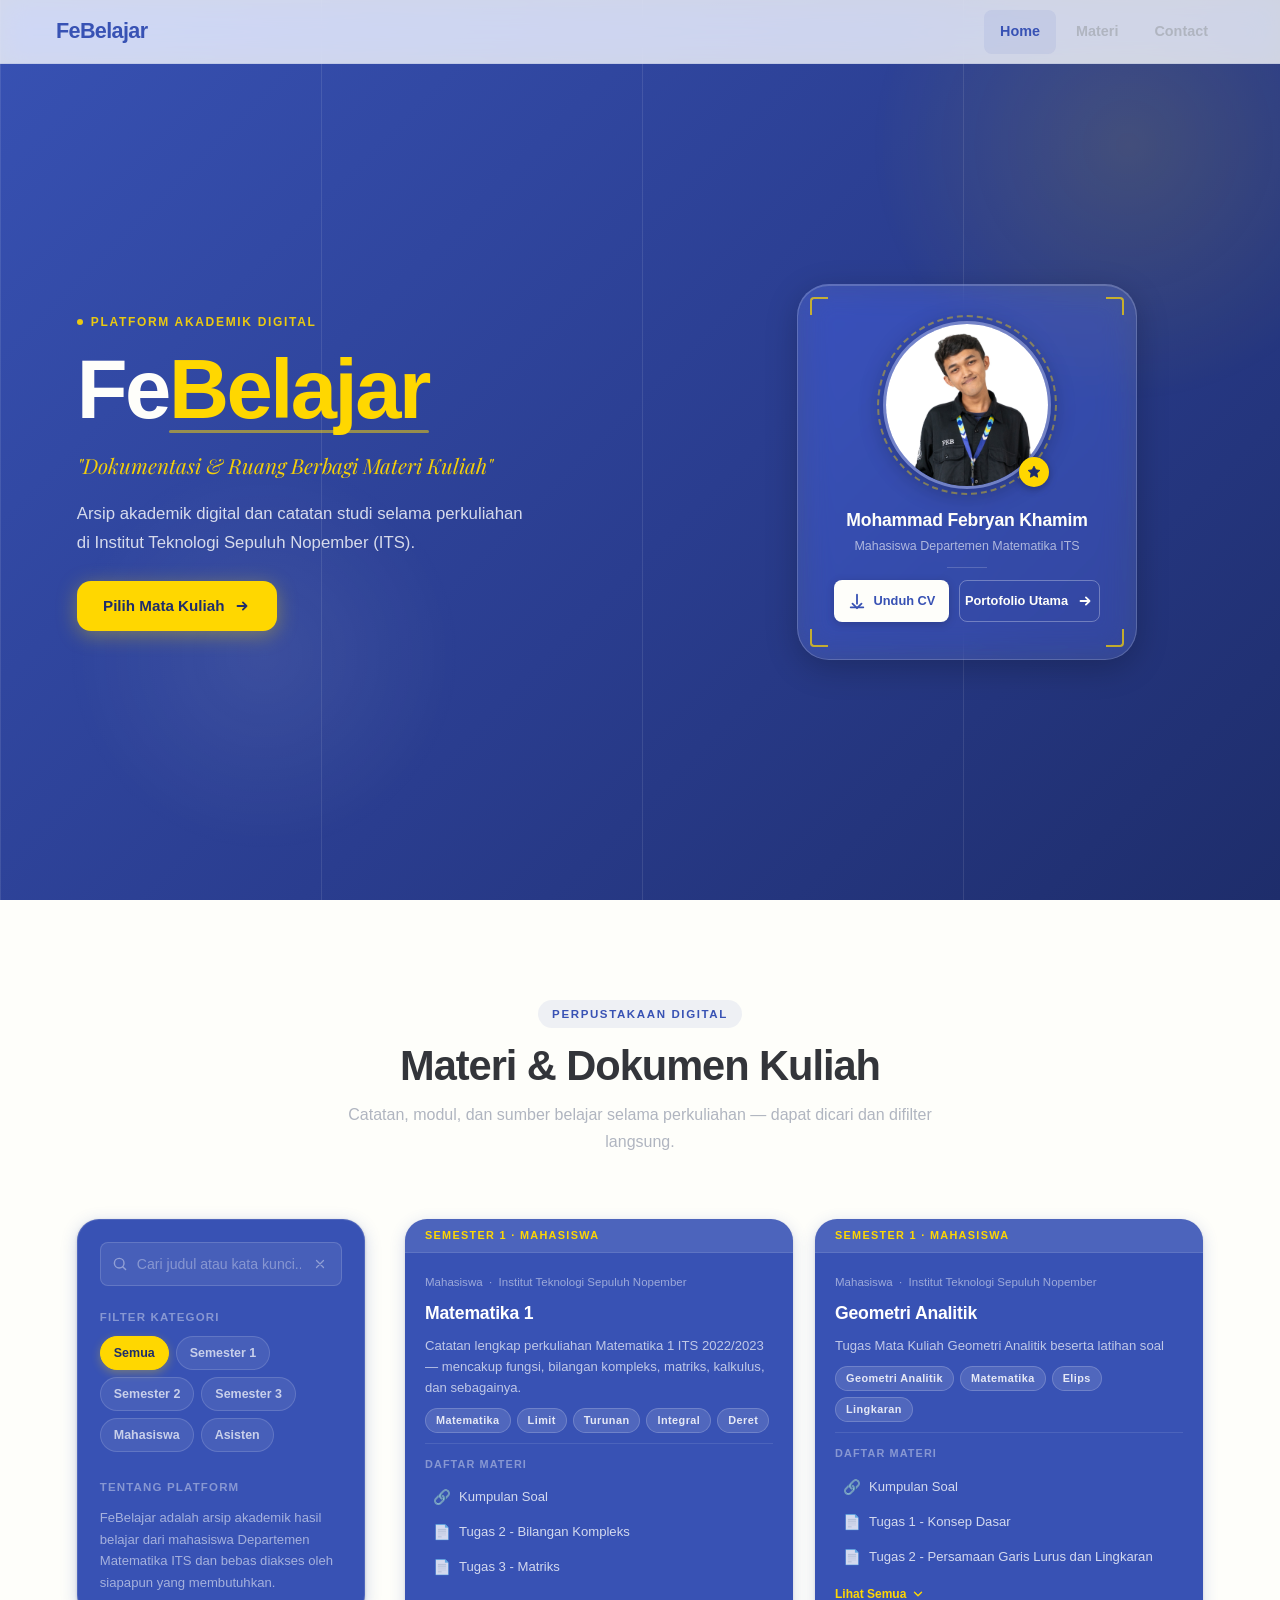
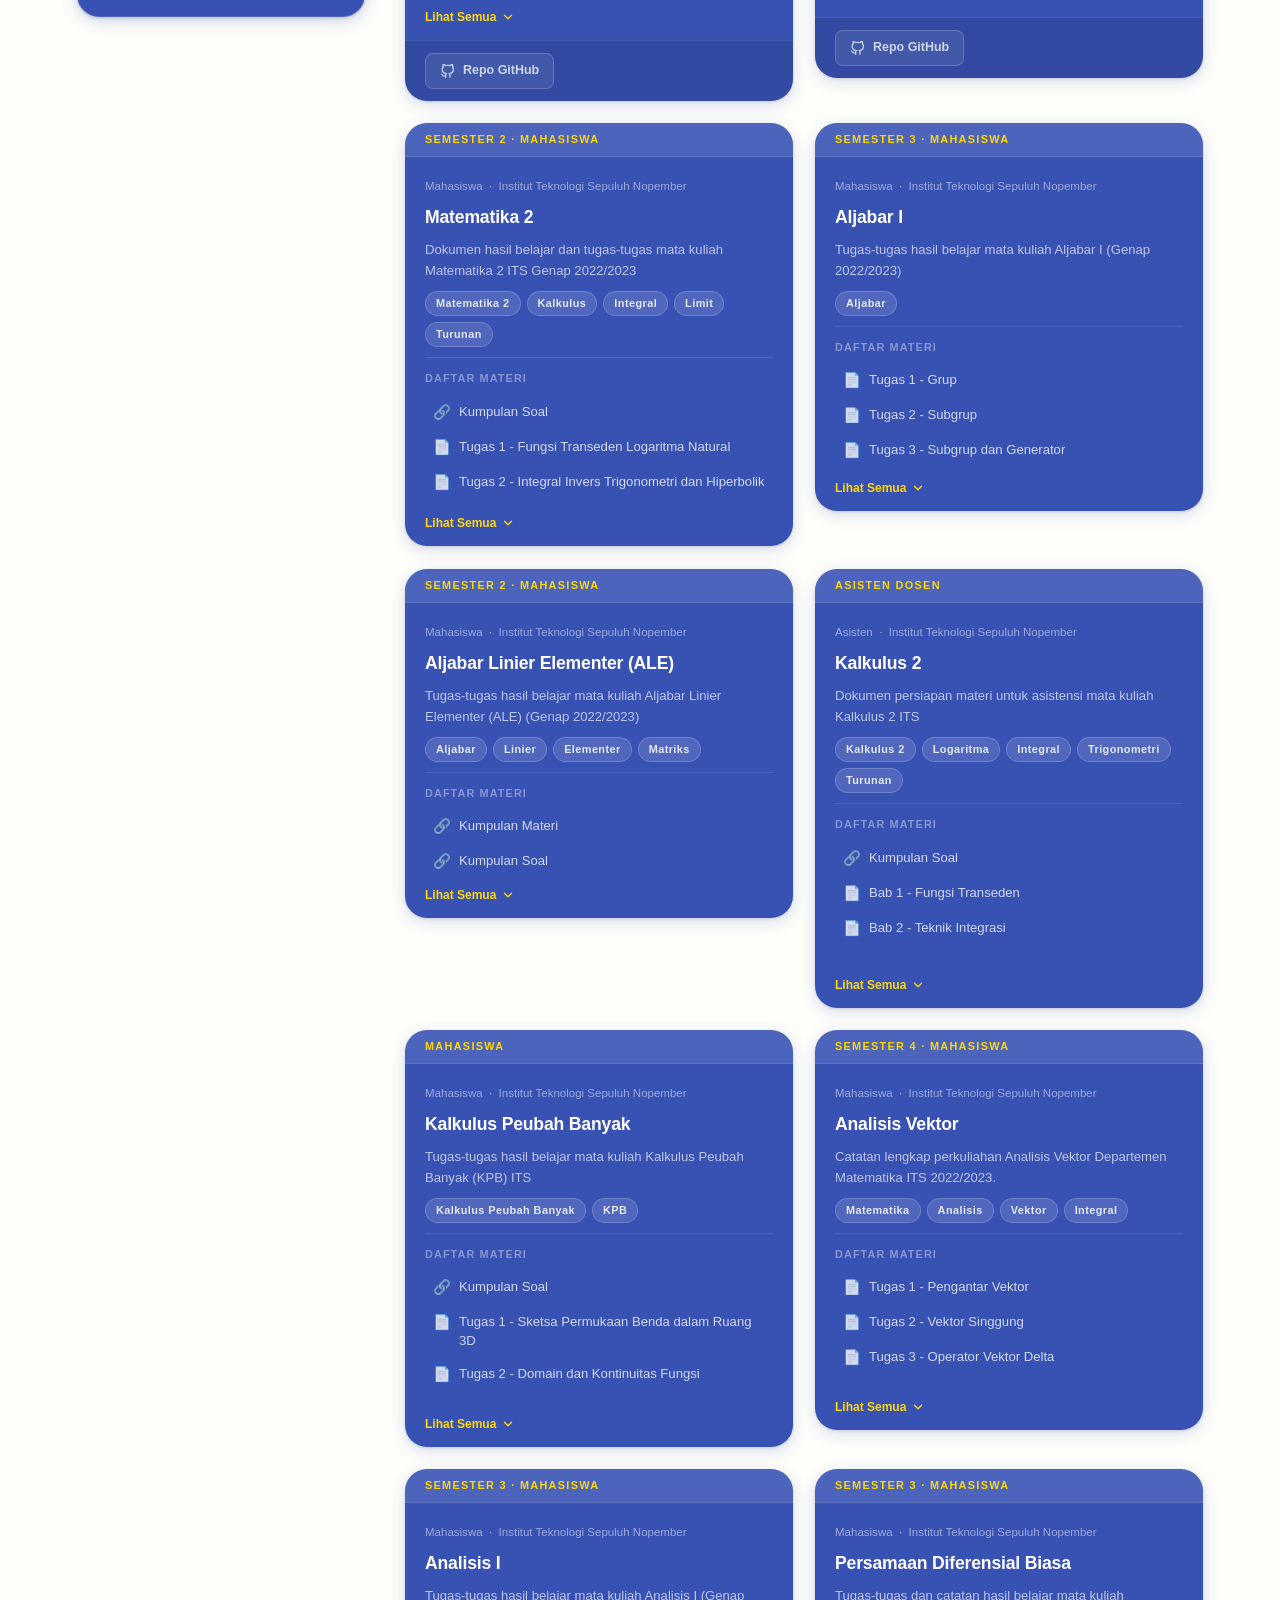
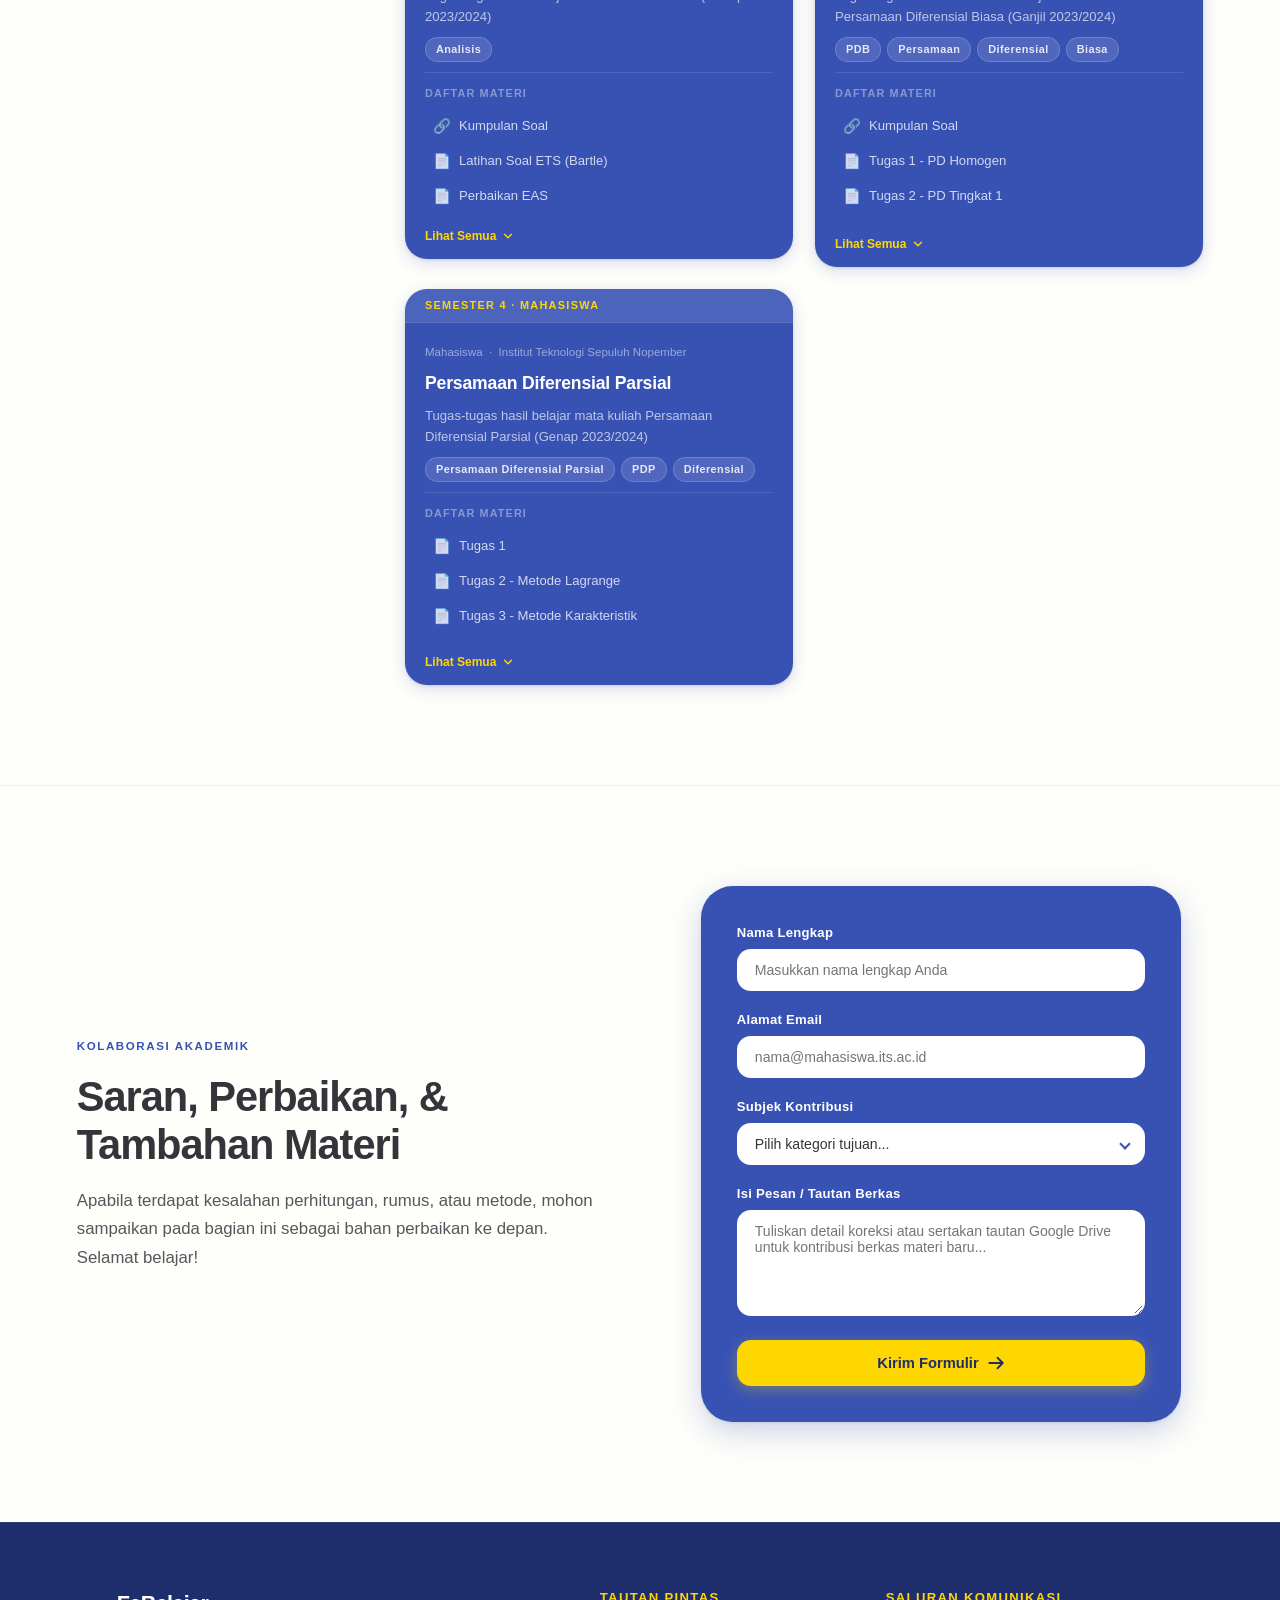
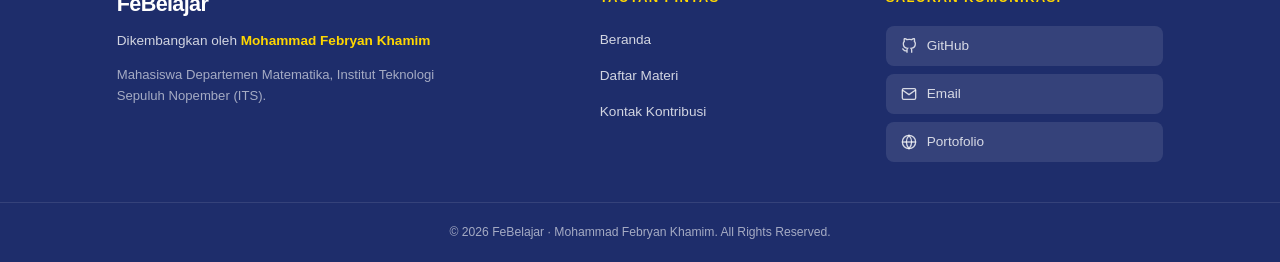
==== commit 8a89818e: "Update files" ====
--- a/index.html
+++ b/index.html
@@ -163,6 +163,7 @@
               <button class="stag is-active" data-filter="semua">Semua</button>
               <button class="stag" data-filter="semester-1">Semester 1</button>
               <button class="stag" data-filter="semester-2">Semester 2</button>
+              <button class="stag" data-filter="semester-3">Semester 3</button>
               <button class="stag" data-filter="mahasiswa">Mahasiswa</button>
               <button class="stag" data-filter="asisten">Asisten</button>
             </div>
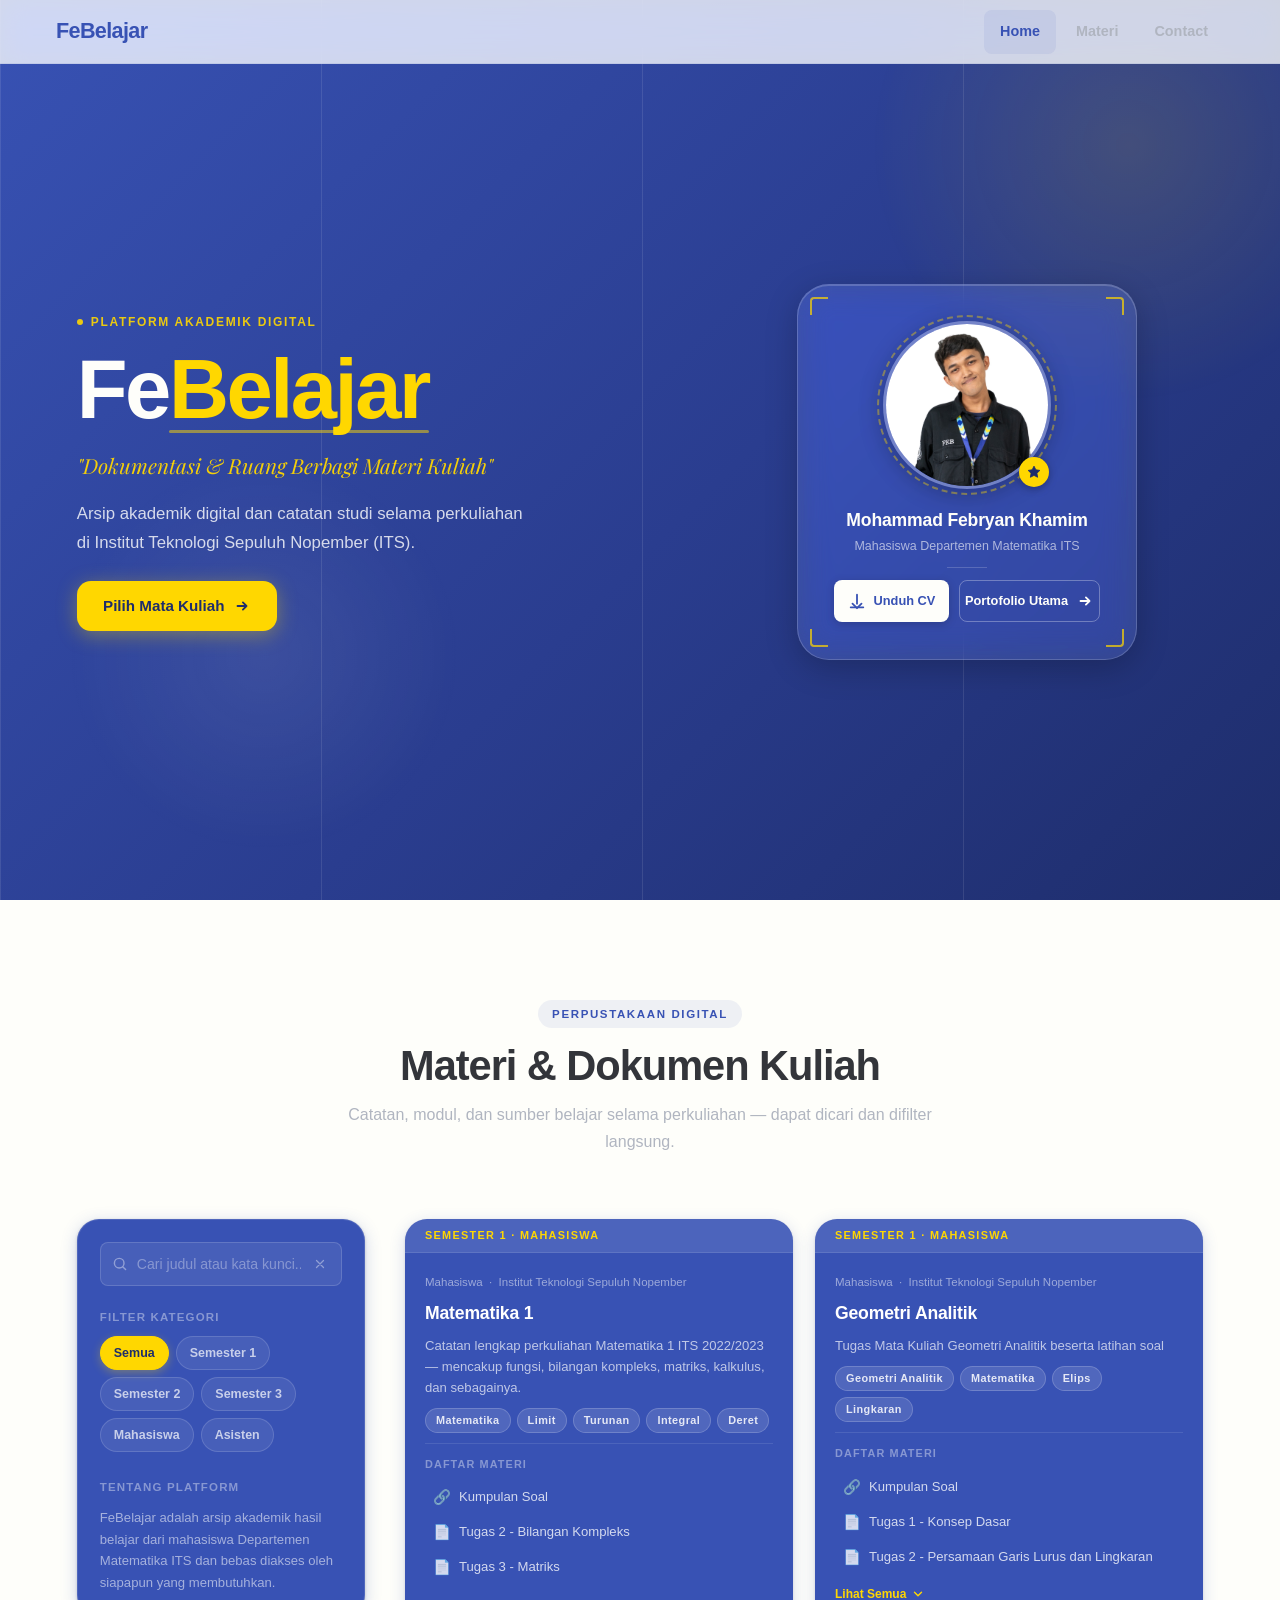
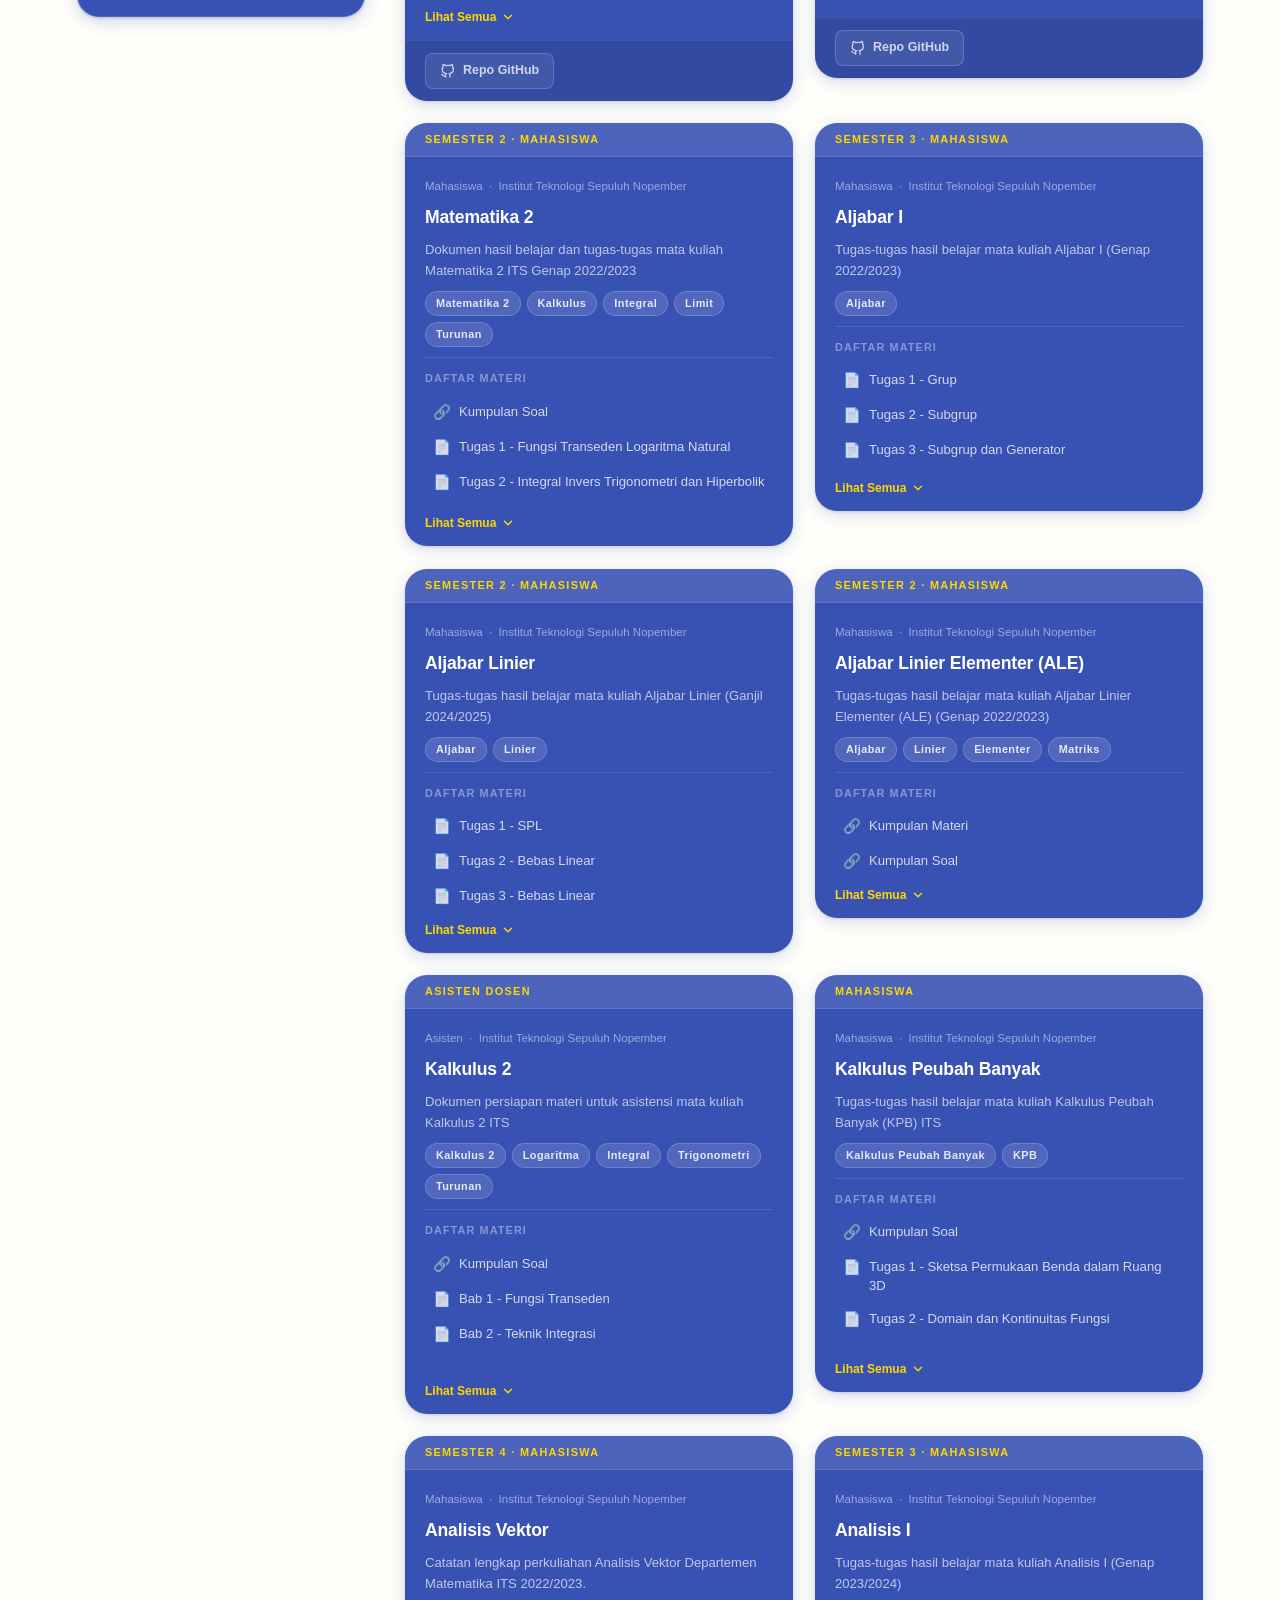
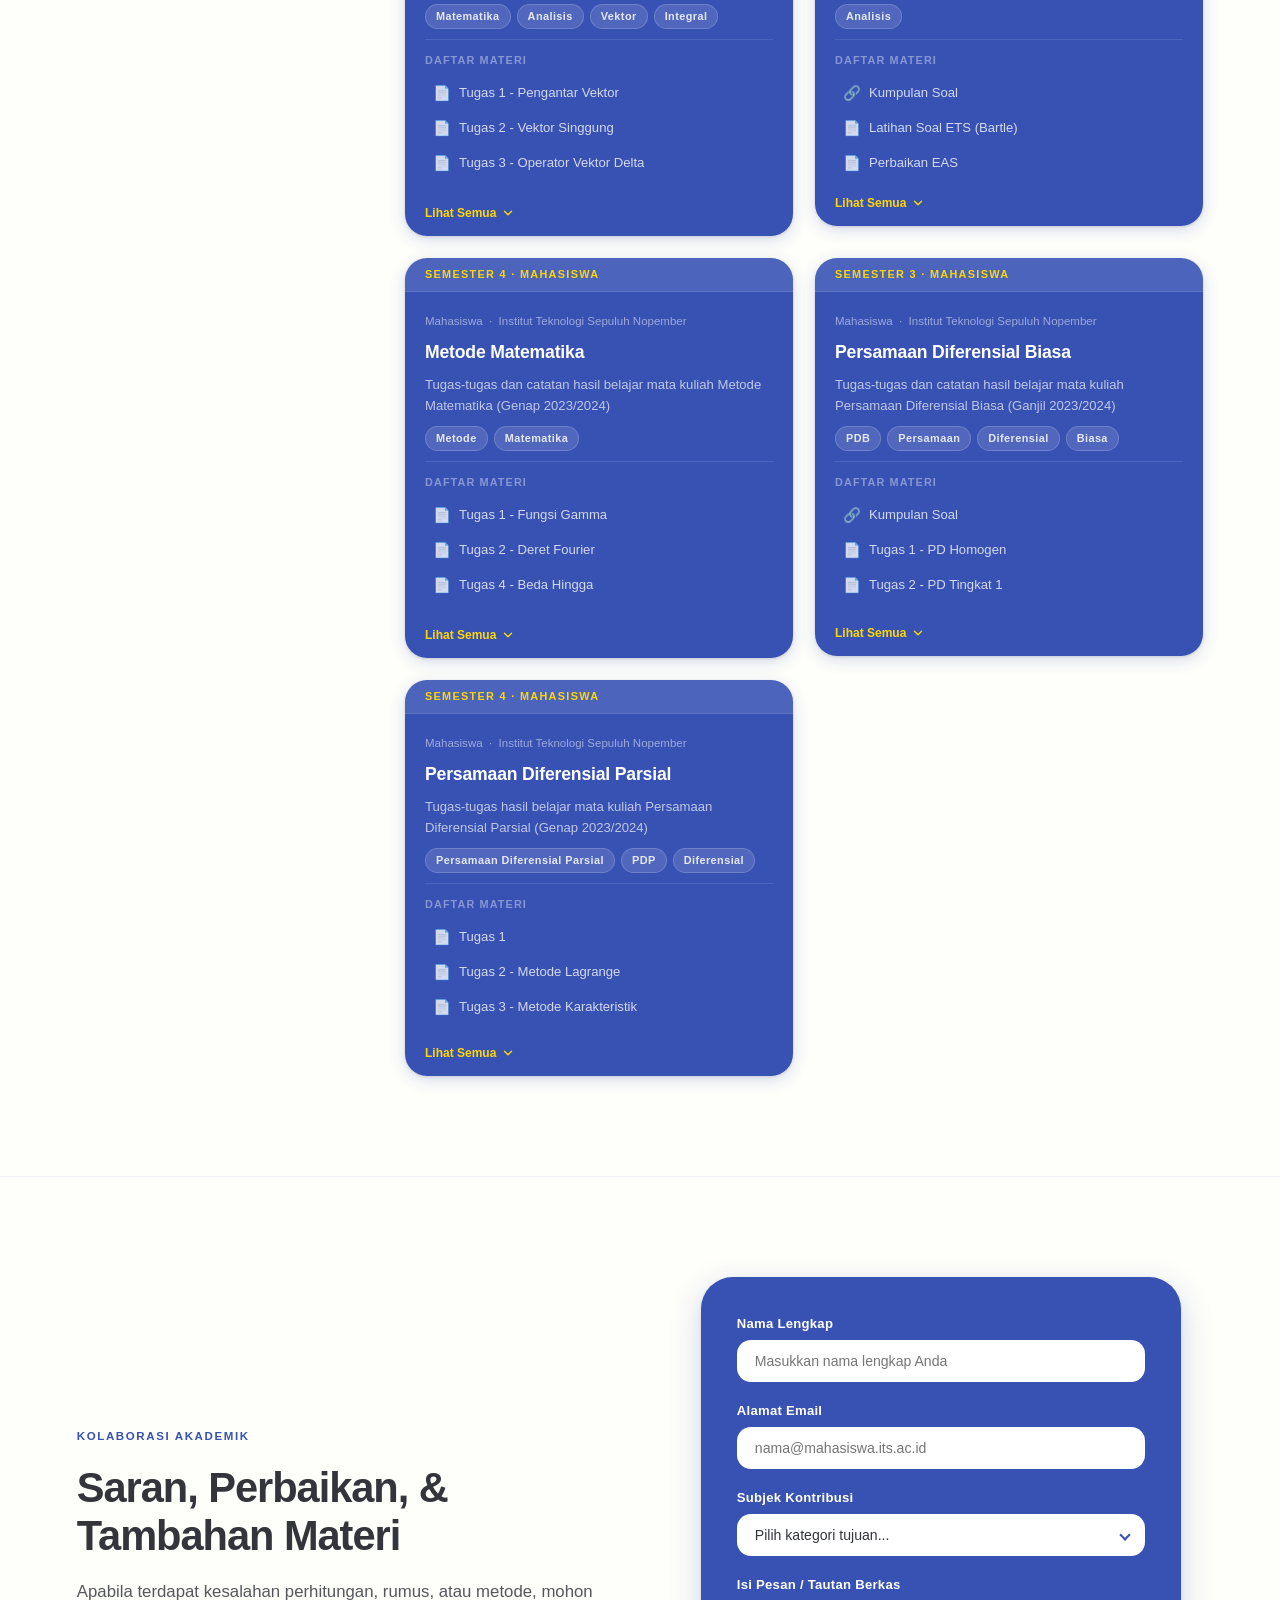
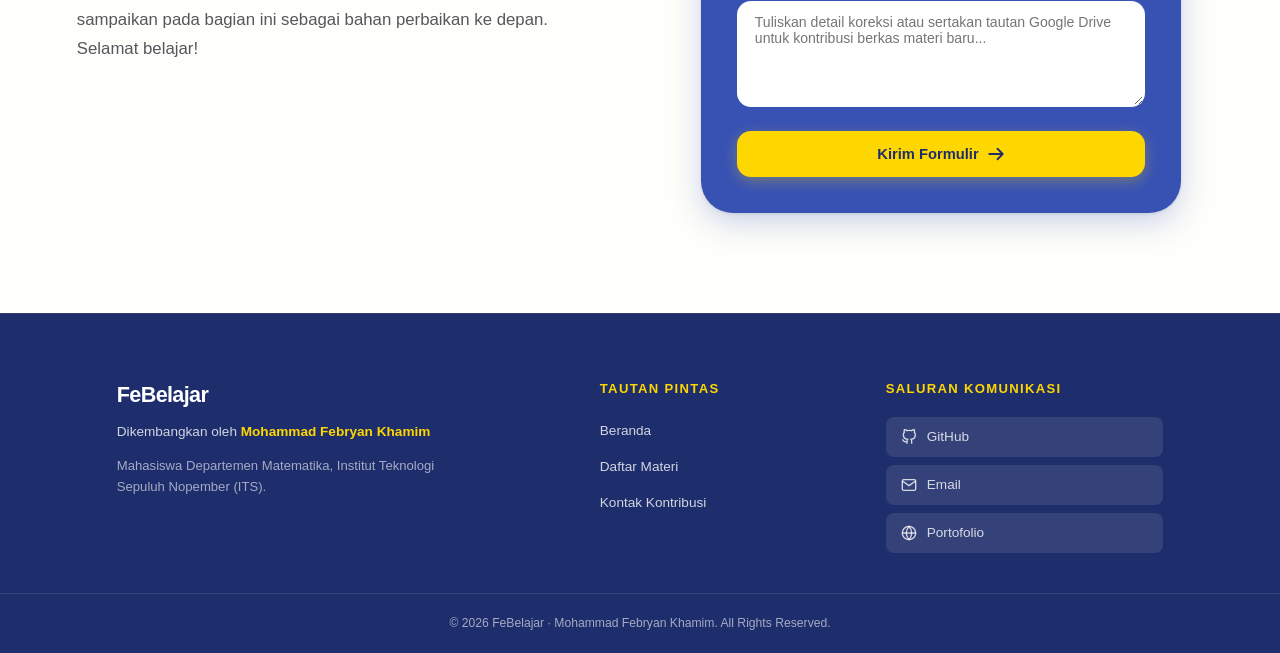
==== commit 9faa2e66: "Update files" ====
--- a/index.html
+++ b/index.html
@@ -565,39 +565,51 @@
 
         <article class="mcard" role="listitem"
           data-category="semester-2 mahasiswa"
-          data-keywords="aljabar linear linier elementer ale"
-          data-title="Aljabar Linier Elementer">
+          data-keywords="aljabar linear linier alin"
+          data-title="Aljabar Linier">
 
           <div class="mcard__ribbon">Semester 2 · Mahasiswa</div>
 
           <div class="mcard__body">
             <p class="mcard__meta">Mahasiswa &nbsp;·&nbsp; Institut Teknologi Sepuluh Nopember</p>
-            <h3 class="mcard__title">Aljabar Linier Elementer (ALE)</h3>
-            <p class="mcard__desc">Tugas-tugas hasil belajar mata kuliah Aljabar Linier Elementer (ALE) (Genap 2022/2023)</p>
+            <h3 class="mcard__title">Aljabar Linier</h3>
+            <p class="mcard__desc">Tugas-tugas hasil belajar mata kuliah Aljabar Linier (Ganjil 2024/2025)</p>
 
             <div class="mcard__kw" aria-label="Kata kunci">
               <span class="mkw">Aljabar</span>
               <span class="mkw">Linier</span>
-              <span class="mkw">Elementer</span>
-              <span class="mkw">Matriks</span>
             </div>
 
             <div class="mcard__materi">
               <p class="mcard__materi-label">Daftar Materi</p>
-              <ul class="mcard__list" aria-label="Daftar materi Geometri Analitik">
-                <li class="mcard__item">
-                  <a href="https://github.com/mfebkhamim/Catatan-Kuliah/tree/main/Aljabar%20Linier%20Elementer%20(ALE)/Kumpulan%20Materi" class="mcard__link" target="_blank" rel="noopener">
-                    <span class="mcard__file-icon" aria-label="Google Drive">🔗</span>
-                    Kumpulan Materi
-                  </a>
-                </li>
-                <li class="mcard__item">
-                  <a href="https://github.com/mfebkhamim/Catatan-Kuliah/tree/main/Aljabar%20Linier%20Elementer%20(ALE)/Kumpulan%20Soal" class="mcard__link" target="_blank" rel="noopener">
-                    <span class="mcard__file-icon" aria-label="Google Drive">🔗</span>
-                    Kumpulan Soal
-                  </a>
-                </li>
-
+              <ul class="mcard__list" aria-label="Daftar materi Aljabar Linier">
+                <li class="mcard__item">
+                  <a href="Dokumen/Aljabar Linier/Tugas 1 - SPL.pdf" 
+                    class="mcard__link" 
+                    download
+                    target="_blank">
+                    <span class="mcard__file-icon" aria-label="PDF">📄</span>
+                    Tugas 1 - SPL
+                  </a>
+                </li>
+                <li class="mcard__item">
+                  <a href="Dokumen/Aljabar Linier/Tugas 2 - Bebas Linear.pdf" 
+                    class="mcard__link" 
+                    download
+                    target="_blank">
+                    <span class="mcard__file-icon" aria-label="PDF">📄</span>
+                    Tugas 2 - Bebas Linear
+                  </a>
+                </li>
+                <li class="mcard__item">
+                  <a href="Dokumen/Aljabar Linier/Tugas 3 - Bebas Linear.pdf" 
+                    class="mcard__link" 
+                    download
+                    target="_blank">
+                    <span class="mcard__file-icon" aria-label="PDF">📄</span>
+                    Tugas 3 - Bebas Linear
+                  </a>
+                </li>
               </ul>
               <button class="mcard__toggle" aria-expanded="false">
                 <span class="mcard__toggle-text">Lihat Semua</span>
@@ -609,161 +621,38 @@
           </div>
         </article>
 
-        <!-- ─ CARD 4: Kalkulus 2 ─ -->
         <article class="mcard" role="listitem"
-          data-category="semester-2 asisten"
-          data-keywords="matematika kalkulus integral limit trigonometri barisan deret"
-          data-title="Aljabar Linear">
-
-          <div class="mcard__ribbon">Asisten Dosen</div>
+          data-category="semester-2 mahasiswa"
+          data-keywords="aljabar linear linier elementer ale"
+          data-title="Aljabar Linier Elementer">
+
+          <div class="mcard__ribbon">Semester 2 · Mahasiswa</div>
 
           <div class="mcard__body">
-            <p class="mcard__meta">Asisten &nbsp;·&nbsp; Institut Teknologi Sepuluh Nopember</p>
-            <h3 class="mcard__title">Kalkulus 2</h3>
-            <p class="mcard__desc">Dokumen persiapan materi untuk asistensi mata kuliah Kalkulus 2 ITS</p>
+            <p class="mcard__meta">Mahasiswa &nbsp;·&nbsp; Institut Teknologi Sepuluh Nopember</p>
+            <h3 class="mcard__title">Aljabar Linier Elementer (ALE)</h3>
+            <p class="mcard__desc">Tugas-tugas hasil belajar mata kuliah Aljabar Linier Elementer (ALE) (Genap 2022/2023)</p>
 
             <div class="mcard__kw" aria-label="Kata kunci">
-              <span class="mkw">Kalkulus 2</span>
-              <span class="mkw">Logaritma</span>
-              <span class="mkw">Integral</span>
-              <span class="mkw">Trigonometri</span>
-              <span class="mkw">Turunan</span>
+              <span class="mkw">Aljabar</span>
+              <span class="mkw">Linier</span>
+              <span class="mkw">Elementer</span>
+              <span class="mkw">Matriks</span>
             </div>
 
             <div class="mcard__materi">
               <p class="mcard__materi-label">Daftar Materi</p>
               <ul class="mcard__list" aria-label="Daftar materi Geometri Analitik">
                 <li class="mcard__item">
-                  <a href="https://github.com/mfebkhamim/TutorFeb/tree/main/Kalkulus%202/Soal" 
-                    class="mcard__link" target="_blank" rel="noopener">
+                  <a href="https://github.com/mfebkhamim/Catatan-Kuliah/tree/main/Aljabar%20Linier%20Elementer%20(ALE)/Kumpulan%20Materi" class="mcard__link" target="_blank" rel="noopener">
+                    <span class="mcard__file-icon" aria-label="Google Drive">🔗</span>
+                    Kumpulan Materi
+                  </a>
+                </li>
+                <li class="mcard__item">
+                  <a href="https://github.com/mfebkhamim/Catatan-Kuliah/tree/main/Aljabar%20Linier%20Elementer%20(ALE)/Kumpulan%20Soal" class="mcard__link" target="_blank" rel="noopener">
                     <span class="mcard__file-icon" aria-label="Google Drive">🔗</span>
                     Kumpulan Soal
-                  </a>
-                </li>
-                <li class="mcard__item">
-                  <a href="Dokumen/Kalkulus 2/Bab 1 - Fungsi Transeden.pdf" 
-                    class="mcard__link" 
-                    download
-                    target="_blank">
-                    <span class="mcard__file-icon" aria-label="PDF">📄</span>
-                    Bab 1 - Fungsi Transeden
-                  </a>
-                </li>
-                <li class="mcard__item">
-                  <a href="Dokumen/Kalkulus 2/Bab 2 - Teknik Integrasi.pdf" 
-                    class="mcard__link" 
-                    download
-                    target="_blank">
-                    <span class="mcard__file-icon" aria-label="PDF">📄</span>
-                    Bab 2 - Teknik Integrasi
-                  </a>
-                </li>
-                <li class="mcard__item mcard__item--extra">
-                  <a href="Dokumen/Kalkulus 2/Bab 3 - Integral Tak Wajar.pdf" class="mcard__link"
-                    class="mcard__link" 
-                    download
-                    target="_blank">
-                    <span class="mcard__file-icon" aria-label="PDF">📄</span>
-                    Bab 3 - Integral Tak Wajar
-                  </a>
-                </li>
-                <li class="mcard__item mcard__item--extra">
-                  <a href="Dokumen/Kalkulus 2/Bab 4 - Aplikasi Integral.pdf" 
-                    class="mcard__link" 
-                    download
-                    target="_blank">
-                    <span class="mcard__file-icon" aria-label="PDF">📄</span>
-                    Bab 4 - Aplikasi Integral
-                  </a>
-                </li>
-                <li class="mcard__item mcard__item--extra">
-                  <a href="Dokumen/Kalkulus 2/Bab 5 - Persamaan Parametrik dan Koordinat Kutub.pdf"
-                    class="mcard__link" 
-                    download
-                    target="_blank">
-                    <span class="mcard__file-icon" aria-label="PDF">📄</span>
-                    Bab 5 - Persamaan Parametrik dan Koordinat Kutub
-                  </a>
-                </li>
-                <li class="mcard__item mcard__item--extra">
-                  <a href="Dokumen/Kalkulus 2/Bab 6 - Barisan dan Deret.pdf"
-                    class="mcard__link" 
-                    download
-                    target="_blank">
-                    <span class="mcard__file-icon" aria-label="PDF">📄</span>
-                    Bab 6 - Barisan dan Deret
-                  </a>
-                </li>
-                <li class="mcard__item mcard__item--extra">
-                  <a href="Dokumen/Kalkulus 2/Pembahasan - Persiapan EAS 2026.pdf"
-                    class="mcard__link" 
-                    download
-                    target="_blank">
-                    <span class="mcard__file-icon" aria-label="PDF">📄</span>
-                    Pembahasan Soal-Soal EAS
-                  </a>
-                </li>
-                <li class="mcard__item mcard__item--extra">
-                  <a href="Dokumen/Kalkulus 2/Pembahasan - Kuis 2 Kalkulus 2 (28).pdf"
-                    class="mcard__link" 
-                    download
-                    target="_blank">
-                    <span class="mcard__file-icon" aria-label="PDF">📄</span>
-                    Pembahasan - Kuis 2 Kalkulus 2 (28)
-                  </a>
-                </li>
-                <li class="mcard__item mcard__item--extra">
-                  <a href="Dokumen/Kalkulus 2/Pembahasan - Kuis 2 Kalkulus 2 (35).pdf"
-                    class="mcard__link" 
-                    download
-                    target="_blank">
-                    <span class="mcard__file-icon" aria-label="PDF">📄</span>
-                    Pembahasan - Kuis 2 Kalkulus 2 (35)
-                  </a>
-                </li>
-                <li class="mcard__item mcard__item--extra">
-                  <a href="Dokumen/Kalkulus 2/Pembahasan - Kuis 2 Kalkulus 2 (43).pdf"
-                    class="mcard__link" 
-                    download
-                    target="_blank">
-                    <span class="mcard__file-icon" aria-label="PDF">📄</span>
-                    Pembahasan - Kuis 2 Kalkulus 2 (43)
-                  </a>
-                </li>
-                <li class="mcard__item mcard__item--extra">
-                  <a href="Dokumen/Kalkulus 2/Persiapan EAS - Senin Rabu.pdf"
-                    class="mcard__link" 
-                    download
-                    target="_blank">
-                    <span class="mcard__file-icon" aria-label="PDF">📄</span>
-                    Persiapan EAS - Senin Rabu
-                  </a>
-                </li>
-                <li class="mcard__item mcard__item--extra">
-                  <a href="Dokumen/Kalkulus 2/Persiapan EAS - Minggu 17.pdf"
-                    class="mcard__link" 
-                    download
-                    target="_blank">
-                    <span class="mcard__file-icon" aria-label="PDF">📄</span>
-                    Persiapan EAS 2026 - Minggu 17
-                  </a>
-                </li>
-                <li class="mcard__item mcard__item--extra">
-                  <a href="Dokumen/Kalkulus 2/Persiapan EAS - Minggu 17 (2).pdf"
-                    class="mcard__link" 
-                    download
-                    target="_blank">
-                    <span class="mcard__file-icon" aria-label="PDF">📄</span>
-                    Persiapan EAS 2026 - Minggu 17 (2)
-                  </a>
-                </li>
-                <li class="mcard__item mcard__item--extra">
-                  <a href="Dokumen/Kalkulus 2/Pembahasan - Soal Bab 5.pdf"
-                    class="mcard__link" 
-                    download
-                    target="_blank">
-                    <span class="mcard__file-icon" aria-label="PDF">📄</span>
-                    Pembahasan - Soal Bab 5
                   </a>
                 </li>
 
@@ -778,121 +667,161 @@
           </div>
         </article>
 
+        <!-- ─ CARD 4: Kalkulus 2 ─ -->
         <article class="mcard" role="listitem"
-          data-category="semester-3 mahasiswa"
-          data-keywords="Kalkulus Peubah Banyak KPB"
-          data-title="Kalkulus Peubah Banyak">
-
-          <div class="mcard__ribbon">Mahasiswa</div>
+          data-category="semester-2 asisten"
+          data-keywords="matematika kalkulus integral limit trigonometri barisan deret"
+          data-title="Aljabar Linear">
+
+          <div class="mcard__ribbon">Asisten Dosen</div>
 
           <div class="mcard__body">
-            <p class="mcard__meta">Mahasiswa &nbsp;·&nbsp; Institut Teknologi Sepuluh Nopember</p>
-            <h3 class="mcard__title">Kalkulus Peubah Banyak</h3>
-            <p class="mcard__desc">Tugas-tugas hasil belajar mata kuliah Kalkulus Peubah Banyak (KPB) ITS</p>
+            <p class="mcard__meta">Asisten &nbsp;·&nbsp; Institut Teknologi Sepuluh Nopember</p>
+            <h3 class="mcard__title">Kalkulus 2</h3>
+            <p class="mcard__desc">Dokumen persiapan materi untuk asistensi mata kuliah Kalkulus 2 ITS</p>
 
             <div class="mcard__kw" aria-label="Kata kunci">
-              <span class="mkw">Kalkulus Peubah Banyak</span>
-              <span class="mkw">KPB</span>
+              <span class="mkw">Kalkulus 2</span>
+              <span class="mkw">Logaritma</span>
+              <span class="mkw">Integral</span>
+              <span class="mkw">Trigonometri</span>
+              <span class="mkw">Turunan</span>
             </div>
 
             <div class="mcard__materi">
               <p class="mcard__materi-label">Daftar Materi</p>
               <ul class="mcard__list" aria-label="Daftar materi Geometri Analitik">
                 <li class="mcard__item">
-                  <a href="https://github.com/mfebkhamim/Catatan-Kuliah/tree/main/Kalkulus%20Peubah%20Banyak/Soal" 
+                  <a href="https://github.com/mfebkhamim/TutorFeb/tree/main/Kalkulus%202/Soal" 
                     class="mcard__link" target="_blank" rel="noopener">
                     <span class="mcard__file-icon" aria-label="Google Drive">🔗</span>
                     Kumpulan Soal
                   </a>
                 </li>
                 <li class="mcard__item">
-                  <a href="Dokumen/Kalkulus Peubah Banyak/Tugas 1 - Sketsa Permukaan Benda dalam Ruang 3D.pdf" 
-                    class="mcard__link" 
-                    download
-                    target="_blank">
-                    <span class="mcard__file-icon" aria-label="PDF">📄</span>
-                    Tugas 1 - Sketsa Permukaan Benda dalam Ruang 3D
-                  </a>
-                </li>
-                <li class="mcard__item">
-                  <a href="Dokumen/Kalkulus Peubah Banyak/Tugas 2 - Domain dan Kontinuitas Fungsi.pdf" 
-                    class="mcard__link" 
-                    download
-                    target="_blank">
-                    <span class="mcard__file-icon" aria-label="PDF">📄</span>
-                    Tugas 2 - Domain dan Kontinuitas Fungsi
-                  </a>
-                </li>
-                <li class="mcard__item mcard__item--extra">
-                  <a href="Dokumen/Kalkulus Peubah Banyak/Tugas 3 - Derivatif Fungsi.pdf" class="mcard__link"
-                    class="mcard__link" 
-                    download
-                    target="_blank">
-                    <span class="mcard__file-icon" aria-label="PDF">📄</span>
-                    Tugas 3 - Derivatif Fungsi
-                  </a>
-                </li>
-                <li class="mcard__item mcard__item--extra">
-                  <a href="Dokumen/Kalkulus Peubah Banyak/Tugas 4 - Persamaan Garis Singgung Bidang 3.pdf" class="mcard__link"
-                    class="mcard__link" 
-                    download
-                    target="_blank">
-                    <span class="mcard__file-icon" aria-label="PDF">📄</span>
-                    Tugas 4 - Persamaan Garis Singgung Bidang 3
-                  </a>
-                </li>
-                <li class="mcard__item mcard__item--extra">
-                  <a href="Dokumen/Kalkulus Peubah Banyak/Tugas 5 - Nilai Minimum dan Maksimum Fungsi.pdf" class="mcard__link"
-                    class="mcard__link" 
-                    download
-                    target="_blank">
-                    <span class="mcard__file-icon" aria-label="PDF">📄</span>
-                    Tugas 5 - Nilai Minimum dan Maksimum Fungsi
-                  </a>
-                </li>
-                <li class="mcard__item mcard__item--extra">
-                  <a href="Dokumen/Kalkulus Peubah Banyak/Tugas 6 - Integral Lipat Dua.pdf" class="mcard__link"
-                    class="mcard__link" 
-                    download
-                    target="_blank">
-                    <span class="mcard__file-icon" aria-label="PDF">📄</span>
-                    Tugas 6 - Integral Lipat Dua
-                  </a>
-                </li>
-                <li class="mcard__item mcard__item--extra">
-                  <a href="Dokumen/Kalkulus Peubah Banyak/Tugas 7 - Integral Lipat Tiga.pdf" class="mcard__link"
-                    class="mcard__link" 
-                    download
-                    target="_blank">
-                    <span class="mcard__file-icon" aria-label="PDF">📄</span>
-                    Tugas 7 - Integral Lipat Tiga
-                  </a>
-                </li>
-                <li class="mcard__item mcard__item--extra">
-                  <a href="Dokumen/Kalkulus Peubah Banyak/Tugas 8 - Integral Lipat.pdf" class="mcard__link"
-                    class="mcard__link" 
-                    download
-                    target="_blank">
-                    <span class="mcard__file-icon" aria-label="PDF">📄</span>
-                    Tugas 8 - Integral Lipat
-                  </a>
-                </li>
-                <li class="mcard__item mcard__item--extra">
-                  <a href="Dokumen/Kalkulus Peubah Banyak/Tugas 9 - Aplikasi Integral Lipat Dua.pdf" class="mcard__link"
-                    class="mcard__link" 
-                    download
-                    target="_blank">
-                    <span class="mcard__file-icon" aria-label="PDF">📄</span>
-                    Tugas 9 - Aplikasi Integral Lipat Dua
-                  </a>
-                </li>
-                <li class="mcard__item mcard__item--extra">
-                  <a href="Dokumen/Kalkulus Peubah Banyak/Tugas 10 - Aplikasi Integral Lipat.pdf" class="mcard__link"
-                    class="mcard__link" 
-                    download
-                    target="_blank">
-                    <span class="mcard__file-icon" aria-label="PDF">📄</span>
-                    Tugas 10 - Aplikasi Integral Lipat
+                  <a href="Dokumen/Kalkulus 2/Bab 1 - Fungsi Transeden.pdf" 
+                    class="mcard__link" 
+                    download
+                    target="_blank">
+                    <span class="mcard__file-icon" aria-label="PDF">📄</span>
+                    Bab 1 - Fungsi Transeden
+                  </a>
+                </li>
+                <li class="mcard__item">
+                  <a href="Dokumen/Kalkulus 2/Bab 2 - Teknik Integrasi.pdf" 
+                    class="mcard__link" 
+                    download
+                    target="_blank">
+                    <span class="mcard__file-icon" aria-label="PDF">📄</span>
+                    Bab 2 - Teknik Integrasi
+                  </a>
+                </li>
+                <li class="mcard__item mcard__item--extra">
+                  <a href="Dokumen/Kalkulus 2/Bab 3 - Integral Tak Wajar.pdf" class="mcard__link"
+                    class="mcard__link" 
+                    download
+                    target="_blank">
+                    <span class="mcard__file-icon" aria-label="PDF">📄</span>
+                    Bab 3 - Integral Tak Wajar
+                  </a>
+                </li>
+                <li class="mcard__item mcard__item--extra">
+                  <a href="Dokumen/Kalkulus 2/Bab 4 - Aplikasi Integral.pdf" 
+                    class="mcard__link" 
+                    download
+                    target="_blank">
+                    <span class="mcard__file-icon" aria-label="PDF">📄</span>
+                    Bab 4 - Aplikasi Integral
+                  </a>
+                </li>
+                <li class="mcard__item mcard__item--extra">
+                  <a href="Dokumen/Kalkulus 2/Bab 5 - Persamaan Parametrik dan Koordinat Kutub.pdf"
+                    class="mcard__link" 
+                    download
+                    target="_blank">
+                    <span class="mcard__file-icon" aria-label="PDF">📄</span>
+                    Bab 5 - Persamaan Parametrik dan Koordinat Kutub
+                  </a>
+                </li>
+                <li class="mcard__item mcard__item--extra">
+                  <a href="Dokumen/Kalkulus 2/Bab 6 - Barisan dan Deret.pdf"
+                    class="mcard__link" 
+                    download
+                    target="_blank">
+                    <span class="mcard__file-icon" aria-label="PDF">📄</span>
+                    Bab 6 - Barisan dan Deret
+                  </a>
+                </li>
+                <li class="mcard__item mcard__item--extra">
+                  <a href="Dokumen/Kalkulus 2/Pembahasan - Persiapan EAS 2026.pdf"
+                    class="mcard__link" 
+                    download
+                    target="_blank">
+                    <span class="mcard__file-icon" aria-label="PDF">📄</span>
+                    Pembahasan Soal-Soal EAS
+                  </a>
+                </li>
+                <li class="mcard__item mcard__item--extra">
+                  <a href="Dokumen/Kalkulus 2/Pembahasan - Kuis 2 Kalkulus 2 (28).pdf"
+                    class="mcard__link" 
+                    download
+                    target="_blank">
+                    <span class="mcard__file-icon" aria-label="PDF">📄</span>
+                    Pembahasan - Kuis 2 Kalkulus 2 (28)
+                  </a>
+                </li>
+                <li class="mcard__item mcard__item--extra">
+                  <a href="Dokumen/Kalkulus 2/Pembahasan - Kuis 2 Kalkulus 2 (35).pdf"
+                    class="mcard__link" 
+                    download
+                    target="_blank">
+                    <span class="mcard__file-icon" aria-label="PDF">📄</span>
+                    Pembahasan - Kuis 2 Kalkulus 2 (35)
+                  </a>
+                </li>
+                <li class="mcard__item mcard__item--extra">
+                  <a href="Dokumen/Kalkulus 2/Pembahasan - Kuis 2 Kalkulus 2 (43).pdf"
+                    class="mcard__link" 
+                    download
+                    target="_blank">
+                    <span class="mcard__file-icon" aria-label="PDF">📄</span>
+                    Pembahasan - Kuis 2 Kalkulus 2 (43)
+                  </a>
+                </li>
+                <li class="mcard__item mcard__item--extra">
+                  <a href="Dokumen/Kalkulus 2/Persiapan EAS - Senin Rabu.pdf"
+                    class="mcard__link" 
+                    download
+                    target="_blank">
+                    <span class="mcard__file-icon" aria-label="PDF">📄</span>
+                    Persiapan EAS - Senin Rabu
+                  </a>
+                </li>
+                <li class="mcard__item mcard__item--extra">
+                  <a href="Dokumen/Kalkulus 2/Persiapan EAS - Minggu 17.pdf"
+                    class="mcard__link" 
+                    download
+                    target="_blank">
+                    <span class="mcard__file-icon" aria-label="PDF">📄</span>
+                    Persiapan EAS 2026 - Minggu 17
+                  </a>
+                </li>
+                <li class="mcard__item mcard__item--extra">
+                  <a href="Dokumen/Kalkulus 2/Persiapan EAS - Minggu 17 (2).pdf"
+                    class="mcard__link" 
+                    download
+                    target="_blank">
+                    <span class="mcard__file-icon" aria-label="PDF">📄</span>
+                    Persiapan EAS 2026 - Minggu 17 (2)
+                  </a>
+                </li>
+                <li class="mcard__item mcard__item--extra">
+                  <a href="Dokumen/Kalkulus 2/Pembahasan - Soal Bab 5.pdf"
+                    class="mcard__link" 
+                    download
+                    target="_blank">
+                    <span class="mcard__file-icon" aria-label="PDF">📄</span>
+                    Pembahasan - Soal Bab 5
                   </a>
                 </li>
 
@@ -908,115 +837,123 @@
         </article>
 
         <article class="mcard" role="listitem"
-          data-category="semester-4 mahasiswa"
-          data-keywords="analisis vektor anvek"
-          data-title="Analisis Vektor">
-
-          <div class="mcard__ribbon">Semester 4 · Mahasiswa</div>
+          data-category="semester-3 mahasiswa"
+          data-keywords="Kalkulus Peubah Banyak KPB"
+          data-title="Kalkulus Peubah Banyak">
+
+          <div class="mcard__ribbon">Mahasiswa</div>
 
           <div class="mcard__body">
             <p class="mcard__meta">Mahasiswa &nbsp;·&nbsp; Institut Teknologi Sepuluh Nopember</p>
-            <h3 class="mcard__title">Analisis Vektor</h3>
-            <p class="mcard__desc">Catatan lengkap perkuliahan Analisis Vektor Departemen Matematika ITS 2022/2023.</p>
+            <h3 class="mcard__title">Kalkulus Peubah Banyak</h3>
+            <p class="mcard__desc">Tugas-tugas hasil belajar mata kuliah Kalkulus Peubah Banyak (KPB) ITS</p>
 
             <div class="mcard__kw" aria-label="Kata kunci">
-              <span class="mkw">Matematika</span>
-              <span class="mkw">Analisis</span>
-              <span class="mkw">Vektor</span>
-              <span class="mkw">Integral</span>
+              <span class="mkw">Kalkulus Peubah Banyak</span>
+              <span class="mkw">KPB</span>
             </div>
 
             <div class="mcard__materi">
               <p class="mcard__materi-label">Daftar Materi</p>
-              <ul class="mcard__list" aria-label="Daftar materi Kalkulus 1">
-                <li class="mcard__item">
-                  <a href="Dokumen/Analisis Vektor/Tugas 1 - Pengantar Vektor.pdf" 
-                      class="mcard__link"
-                      download target="_blank">
-                    <span class="mcard__file-icon" aria-label="PDF">📄</span>
-                    Tugas 1 - Pengantar Vektor
-                  </a>
-                </li>
-                <li class="mcard__item">
-                  <a href="Dokumen/Analisis Vektor/Tugas 2 - Vektor Singgung.pdf" 
-                      class="mcard__link"
-                      download target="_blank">
-                    <span class="mcard__file-icon" aria-label="PDF">📄</span>
-                    Tugas 2 - Vektor Singgung
-                  </a>
-                </li>
-                <li class="mcard__item">
-                  <a href="Dokumen/Analisis Vektor/Tugas 3 - Operator Vektor Delta.pdf" 
-                      class="mcard__link"
-                      download target="_blank">
-                    <span class="mcard__file-icon" aria-label="PDF">📄</span>
-                    Tugas 3 - Operator Vektor Delta
-                  </a>
-                </li>
-                <li class="mcard__item  mcard__item--extra">
-                  <a href="Dokumen/Analisis Vektor/Tugas 4 - Integral Garis.pdf" 
-                      class="mcard__link"
-                      download target="_blank">
-                    <span class="mcard__file-icon" aria-label="PDF">📄</span>
-                    Tugas 4 - Integral Garis
-                  </a>
-                </li>
-                <li class="mcard__item  mcard__item--extra">
-                  <a href="Dokumen/Analisis Vektor/Tugas 5 - Kumpulan Soal.pdf" 
-                      class="mcard__link"
-                      download target="_blank">
-                    <span class="mcard__file-icon" aria-label="PDF">📄</span>
-                    Tugas 5 - Kumpulan Soal
-                  </a>
-                </li>
-                <li class="mcard__item  mcard__item--extra">
-                  <a href="Dokumen/Analisis Vektor/Kuis.pdf" 
-                      class="mcard__link"
-                      download target="_blank">
-                    <span class="mcard__file-icon" aria-label="PDF">📄</span>
-                    Kuis
-                  </a>
-                </li>
-                <li class="mcard__item  mcard__item--extra">
-                  <a href="Dokumen/Analisis Vektor/Kuis 2.pdf" 
-                      class="mcard__link"
-                      download target="_blank">
-                    <span class="mcard__file-icon" aria-label="PDF">📄</span>
-                   Kuis 2
-                  </a>
-                </li>
-                <li class="mcard__item  mcard__item--extra">
-                  <a href="Dokumen/Analisis Vektor/Tugas Kelompok Integral Garis dan Aplikasinya.pdf" 
-                      class="mcard__link"
-                      download target="_blank">
-                    <span class="mcard__file-icon" aria-label="PDF">📄</span>
-                    Tugas Kelompok Integral Garis dan Aplikasinya
-                  </a>
-                </li>
-                <li class="mcard__item  mcard__item--extra">
-                  <a href="Dokumen/Analisis Vektor/Tugas Kelompok Integral Garis.pdf" 
-                      class="mcard__link"
-                      download target="_blank">
-                    <span class="mcard__file-icon" aria-label="PDF">📄</span>
-                    Tugas Kelompok Integral Garis
-                  </a>
-                </li>
-                <li class="mcard__item  mcard__item--extra">
-                  <a href="Dokumen/Analisis Vektor/ETS.pdf" 
-                      class="mcard__link"
-                      download target="_blank">
-                    <span class="mcard__file-icon" aria-label="PDF">📄</span>
-                    ETS
-                  </a>
-                </li>
-                <li class="mcard__item  mcard__item--extra">
-                  <a href="Dokumen/Analisis Vektor/EAS.pdf" 
-                      class="mcard__link"
-                      download target="_blank">
-                    <span class="mcard__file-icon" aria-label="PDF">📄</span>
-                    EAS
-                  </a>
-                </li>
+              <ul class="mcard__list" aria-label="Daftar materi Geometri Analitik">
+                <li class="mcard__item">
+                  <a href="https://github.com/mfebkhamim/Catatan-Kuliah/tree/main/Kalkulus%20Peubah%20Banyak/Soal" 
+                    class="mcard__link" target="_blank" rel="noopener">
+                    <span class="mcard__file-icon" aria-label="Google Drive">🔗</span>
+                    Kumpulan Soal
+                  </a>
+                </li>
+                <li class="mcard__item">
+                  <a href="Dokumen/Kalkulus Peubah Banyak/Tugas 1 - Sketsa Permukaan Benda dalam Ruang 3D.pdf" 
+                    class="mcard__link" 
+                    download
+                    target="_blank">
+                    <span class="mcard__file-icon" aria-label="PDF">📄</span>
+                    Tugas 1 - Sketsa Permukaan Benda dalam Ruang 3D
+                  </a>
+                </li>
+                <li class="mcard__item">
+                  <a href="Dokumen/Kalkulus Peubah Banyak/Tugas 2 - Domain dan Kontinuitas Fungsi.pdf" 
+                    class="mcard__link" 
+                    download
+                    target="_blank">
+                    <span class="mcard__file-icon" aria-label="PDF">📄</span>
+                    Tugas 2 - Domain dan Kontinuitas Fungsi
+                  </a>
+                </li>
+                <li class="mcard__item mcard__item--extra">
+                  <a href="Dokumen/Kalkulus Peubah Banyak/Tugas 3 - Derivatif Fungsi.pdf" class="mcard__link"
+                    class="mcard__link" 
+                    download
+                    target="_blank">
+                    <span class="mcard__file-icon" aria-label="PDF">📄</span>
+                    Tugas 3 - Derivatif Fungsi
+                  </a>
+                </li>
+                <li class="mcard__item mcard__item--extra">
+                  <a href="Dokumen/Kalkulus Peubah Banyak/Tugas 4 - Persamaan Garis Singgung Bidang 3.pdf" class="mcard__link"
+                    class="mcard__link" 
+                    download
+                    target="_blank">
+                    <span class="mcard__file-icon" aria-label="PDF">📄</span>
+                    Tugas 4 - Persamaan Garis Singgung Bidang 3
+                  </a>
+                </li>
+                <li class="mcard__item mcard__item--extra">
+                  <a href="Dokumen/Kalkulus Peubah Banyak/Tugas 5 - Nilai Minimum dan Maksimum Fungsi.pdf" class="mcard__link"
+                    class="mcard__link" 
+                    download
+                    target="_blank">
+                    <span class="mcard__file-icon" aria-label="PDF">📄</span>
+                    Tugas 5 - Nilai Minimum dan Maksimum Fungsi
+                  </a>
+                </li>
+                <li class="mcard__item mcard__item--extra">
+                  <a href="Dokumen/Kalkulus Peubah Banyak/Tugas 6 - Integral Lipat Dua.pdf" class="mcard__link"
+                    class="mcard__link" 
+                    download
+                    target="_blank">
+                    <span class="mcard__file-icon" aria-label="PDF">📄</span>
+                    Tugas 6 - Integral Lipat Dua
+                  </a>
+                </li>
+                <li class="mcard__item mcard__item--extra">
+                  <a href="Dokumen/Kalkulus Peubah Banyak/Tugas 7 - Integral Lipat Tiga.pdf" class="mcard__link"
+                    class="mcard__link" 
+                    download
+                    target="_blank">
+                    <span class="mcard__file-icon" aria-label="PDF">📄</span>
+                    Tugas 7 - Integral Lipat Tiga
+                  </a>
+                </li>
+                <li class="mcard__item mcard__item--extra">
+                  <a href="Dokumen/Kalkulus Peubah Banyak/Tugas 8 - Integral Lipat.pdf" class="mcard__link"
+                    class="mcard__link" 
+                    download
+                    target="_blank">
+                    <span class="mcard__file-icon" aria-label="PDF">📄</span>
+                    Tugas 8 - Integral Lipat
+                  </a>
+                </li>
+                <li class="mcard__item mcard__item--extra">
+                  <a href="Dokumen/Kalkulus Peubah Banyak/Tugas 9 - Aplikasi Integral Lipat Dua.pdf" class="mcard__link"
+                    class="mcard__link" 
+                    download
+                    target="_blank">
+                    <span class="mcard__file-icon" aria-label="PDF">📄</span>
+                    Tugas 9 - Aplikasi Integral Lipat Dua
+                  </a>
+                </li>
+                <li class="mcard__item mcard__item--extra">
+                  <a href="Dokumen/Kalkulus Peubah Banyak/Tugas 10 - Aplikasi Integral Lipat.pdf" class="mcard__link"
+                    class="mcard__link" 
+                    download
+                    target="_blank">
+                    <span class="mcard__file-icon" aria-label="PDF">📄</span>
+                    Tugas 10 - Aplikasi Integral Lipat
+                  </a>
+                </li>
+
               </ul>
               <button class="mcard__toggle" aria-expanded="false">
                 <span class="mcard__toggle-text">Lihat Semua</span>
@@ -1029,6 +966,127 @@
         </article>
 
         <article class="mcard" role="listitem"
+          data-category="semester-4 mahasiswa"
+          data-keywords="analisis vektor anvek"
+          data-title="Analisis Vektor">
+
+          <div class="mcard__ribbon">Semester 4 · Mahasiswa</div>
+
+          <div class="mcard__body">
+            <p class="mcard__meta">Mahasiswa &nbsp;·&nbsp; Institut Teknologi Sepuluh Nopember</p>
+            <h3 class="mcard__title">Analisis Vektor</h3>
+            <p class="mcard__desc">Catatan lengkap perkuliahan Analisis Vektor Departemen Matematika ITS 2022/2023.</p>
+
+            <div class="mcard__kw" aria-label="Kata kunci">
+              <span class="mkw">Matematika</span>
+              <span class="mkw">Analisis</span>
+              <span class="mkw">Vektor</span>
+              <span class="mkw">Integral</span>
+            </div>
+
+            <div class="mcard__materi">
+              <p class="mcard__materi-label">Daftar Materi</p>
+              <ul class="mcard__list" aria-label="Daftar materi Kalkulus 1">
+                <li class="mcard__item">
+                  <a href="Dokumen/Analisis Vektor/Tugas 1 - Pengantar Vektor.pdf" 
+                      class="mcard__link"
+                      download target="_blank">
+                    <span class="mcard__file-icon" aria-label="PDF">📄</span>
+                    Tugas 1 - Pengantar Vektor
+                  </a>
+                </li>
+                <li class="mcard__item">
+                  <a href="Dokumen/Analisis Vektor/Tugas 2 - Vektor Singgung.pdf" 
+                      class="mcard__link"
+                      download target="_blank">
+                    <span class="mcard__file-icon" aria-label="PDF">📄</span>
+                    Tugas 2 - Vektor Singgung
+                  </a>
+                </li>
+                <li class="mcard__item">
+                  <a href="Dokumen/Analisis Vektor/Tugas 3 - Operator Vektor Delta.pdf" 
+                      class="mcard__link"
+                      download target="_blank">
+                    <span class="mcard__file-icon" aria-label="PDF">📄</span>
+                    Tugas 3 - Operator Vektor Delta
+                  </a>
+                </li>
+                <li class="mcard__item  mcard__item--extra">
+                  <a href="Dokumen/Analisis Vektor/Tugas 4 - Integral Garis.pdf" 
+                      class="mcard__link"
+                      download target="_blank">
+                    <span class="mcard__file-icon" aria-label="PDF">📄</span>
+                    Tugas 4 - Integral Garis
+                  </a>
+                </li>
+                <li class="mcard__item  mcard__item--extra">
+                  <a href="Dokumen/Analisis Vektor/Tugas 5 - Kumpulan Soal.pdf" 
+                      class="mcard__link"
+                      download target="_blank">
+                    <span class="mcard__file-icon" aria-label="PDF">📄</span>
+                    Tugas 5 - Kumpulan Soal
+                  </a>
+                </li>
+                <li class="mcard__item  mcard__item--extra">
+                  <a href="Dokumen/Analisis Vektor/Kuis.pdf" 
+                      class="mcard__link"
+                      download target="_blank">
+                    <span class="mcard__file-icon" aria-label="PDF">📄</span>
+                    Kuis
+                  </a>
+                </li>
+                <li class="mcard__item  mcard__item--extra">
+                  <a href="Dokumen/Analisis Vektor/Kuis 2.pdf" 
+                      class="mcard__link"
+                      download target="_blank">
+                    <span class="mcard__file-icon" aria-label="PDF">📄</span>
+                   Kuis 2
+                  </a>
+                </li>
+                <li class="mcard__item  mcard__item--extra">
+                  <a href="Dokumen/Analisis Vektor/Tugas Kelompok Integral Garis dan Aplikasinya.pdf" 
+                      class="mcard__link"
+                      download target="_blank">
+                    <span class="mcard__file-icon" aria-label="PDF">📄</span>
+                    Tugas Kelompok Integral Garis dan Aplikasinya
+                  </a>
+                </li>
+                <li class="mcard__item  mcard__item--extra">
+                  <a href="Dokumen/Analisis Vektor/Tugas Kelompok Integral Garis.pdf" 
+                      class="mcard__link"
+                      download target="_blank">
+                    <span class="mcard__file-icon" aria-label="PDF">📄</span>
+                    Tugas Kelompok Integral Garis
+                  </a>
+                </li>
+                <li class="mcard__item  mcard__item--extra">
+                  <a href="Dokumen/Analisis Vektor/ETS.pdf" 
+                      class="mcard__link"
+                      download target="_blank">
+                    <span class="mcard__file-icon" aria-label="PDF">📄</span>
+                    ETS
+                  </a>
+                </li>
+                <li class="mcard__item  mcard__item--extra">
+                  <a href="Dokumen/Analisis Vektor/EAS.pdf" 
+                      class="mcard__link"
+                      download target="_blank">
+                    <span class="mcard__file-icon" aria-label="PDF">📄</span>
+                    EAS
+                  </a>
+                </li>
+              </ul>
+              <button class="mcard__toggle" aria-expanded="false">
+                <span class="mcard__toggle-text">Lihat Semua</span>
+                <svg class="mcard__toggle-icon" viewBox="0 0 20 20" fill="none" aria-hidden="true">
+                  <path d="M5 7.5l5 5 5-5" stroke="currentColor" stroke-width="2" stroke-linecap="round" stroke-linejoin="round"/>
+                </svg>
+              </button>
+            </div>
+          </div>
+        </article>
+
+        <article class="mcard" role="listitem"
           data-category="semester-3 mahasiswa"
           data-keywords="analisis i"
           data-title="Analisis I">
@@ -1097,6 +1155,136 @@
                     target="_blank">
                     <span class="mcard__file-icon" aria-label="PDF">📄</span>
                     Tugas 3 - Aplikasi Supremum
+                  </a>
+                </li>
+              </ul>
+              <button class="mcard__toggle" aria-expanded="false">
+                <span class="mcard__toggle-text">Lihat Semua</span>
+                <svg class="mcard__toggle-icon" viewBox="0 0 20 20" fill="none" aria-hidden="true">
+                  <path d="M5 7.5l5 5 5-5" stroke="currentColor" stroke-width="2" stroke-linecap="round" stroke-linejoin="round"/>
+                </svg>
+              </button>
+            </div>
+          </div>
+        </article>
+
+        <article class="mcard" role="listitem"
+          data-category="semester-4 mahasiswa"
+          data-keywords="metode matematika metmat"
+          data-title="Metode Matematika">
+
+          <div class="mcard__ribbon">Semester 4 · Mahasiswa</div>
+
+          <div class="mcard__body">
+            <p class="mcard__meta">Mahasiswa &nbsp;·&nbsp; Institut Teknologi Sepuluh Nopember</p>
+            <h3 class="mcard__title">Metode Matematika</h3>
+            <p class="mcard__desc">Tugas-tugas dan catatan hasil belajar mata kuliah Metode Matematika (Genap 2023/2024)</p>
+
+            <div class="mcard__kw" aria-label="Kata kunci">
+              <span class="mkw">Metode</span>
+              <span class="mkw">Matematika</span>
+            </div>
+
+            <div class="mcard__materi">
+              <p class="mcard__materi-label">Daftar Materi</p>
+              <ul class="mcard__list" aria-label="Daftar materi ">
+                <li class="mcard__item">
+                  <a href="Dokumen/Metode Matematika/Tugas 1 - Fungsi Gamma.pdf"
+                    class="mcard__link" 
+                    download
+                    target="_blank">
+                    <span class="mcard__file-icon" aria-label="PDF">📄</span>
+                    Tugas 1 - Fungsi Gamma
+                  </a>
+                </li>
+                <li class="mcard__item">
+                  <a href="Dokumen/Metode Matematika/Tugas 2 - Deret Fourier.pdf"
+                    class="mcard__link" 
+                    download
+                    target="_blank">
+                    <span class="mcard__file-icon" aria-label="PDF">📄</span>
+                    Tugas 2 - Deret Fourier
+                  </a>
+                </li>
+                <li class="mcard__item">
+                  <a href="Dokumen/Metode Matematika/Tugas 4 - Beda Hingga.pdf"
+                    class="mcard__link" 
+                    download
+                    target="_blank">
+                    <span class="mcard__file-icon" aria-label="PDF">📄</span>
+                    Tugas 4 - Beda Hingga
+                  </a>
+                </li>
+                <li class="mcard__item mcard__item--extra">
+                  <a href="Dokumen/Metode Matematika/Tugas 5 - Jumlah Deret.pdf"
+                    class="mcard__link" 
+                    download
+                    target="_blank">
+                    <span class="mcard__file-icon" aria-label="PDF">📄</span>
+                    Tugas 5 - Jumlah Deret
+                  </a>
+                </li>
+                <li class="mcard__item mcard__item--extra">
+                  <a href="Dokumen/Metode Matematika/Tugas 6 - Latihan Soal.pdf"
+                    class="mcard__link" 
+                    download
+                    target="_blank">
+                    <span class="mcard__file-icon" aria-label="PDF">📄</span>
+                    Tugas 6 - Latihan Soal
+                  </a>
+                </li>
+                <li class="mcard__item mcard__item--extra">
+                  <a href="Dokumen/Metode Matematika/Tugas 7 - Persamaan Beda dan Transformasi Z.pdf"
+                    class="mcard__link" 
+                    download
+                    target="_blank">
+                    <span class="mcard__file-icon" aria-label="PDF">📄</span>
+                    Tugas 7 - Persamaan Beda dan Transformasi Z
+                  </a>
+                </li>
+                <li class="mcard__item mcard__item--extra">
+                  <a href="Dokumen/Metode Matematika/Tugas 8 - Deret Kuasa.pdf"
+                    class="mcard__link" 
+                    download
+                    target="_blank">
+                    <span class="mcard__file-icon" aria-label="PDF">📄</span>
+                    Tugas 8 - Deret Kuasa
+                  </a>
+                </li>
+                <li class="mcard__item mcard__item--extra">
+                  <a href="Dokumen/Metode Matematika/Tugas 9 - PD di Titik Biasa.pdf"
+                    class="mcard__link" 
+                    download
+                    target="_blank">
+                    <span class="mcard__file-icon" aria-label="PDF">📄</span>
+                    Tugas 9 - PD di Titik Biasa
+                  </a>
+                </li>
+                <li class="mcard__item mcard__item--extra">
+                  <a href="Dokumen/Metode Matematika/Tugas 10 - PD Legendre.pdf"
+                    class="mcard__link" 
+                    download
+                    target="_blank">
+                    <span class="mcard__file-icon" aria-label="PDF">📄</span>
+                    Tugas 10 - PD Legendre
+                  </a>
+                </li>
+                <li class="mcard__item mcard__item--extra">
+                  <a href="Dokumen/Metode Matematika/Tugas 11 - Fungsi Bessel.pdf"
+                    class="mcard__link" 
+                    download
+                    target="_blank">
+                    <span class="mcard__file-icon" aria-label="PDF">📄</span>
+                    Tugas 11 - Fungsi Bessel
+                  </a>
+                </li>
+                <li class="mcard__item mcard__item--extra">
+                  <a href="Dokumen/Metode Matematika/Metode Frobenius Bentuk 3.pdf"
+                    class="mcard__link" 
+                    download
+                    target="_blank">
+                    <span class="mcard__file-icon" aria-label="PDF">📄</span>
+                    Metode Frobenius Bentuk 3
                   </a>
                 </li>
               </ul>
